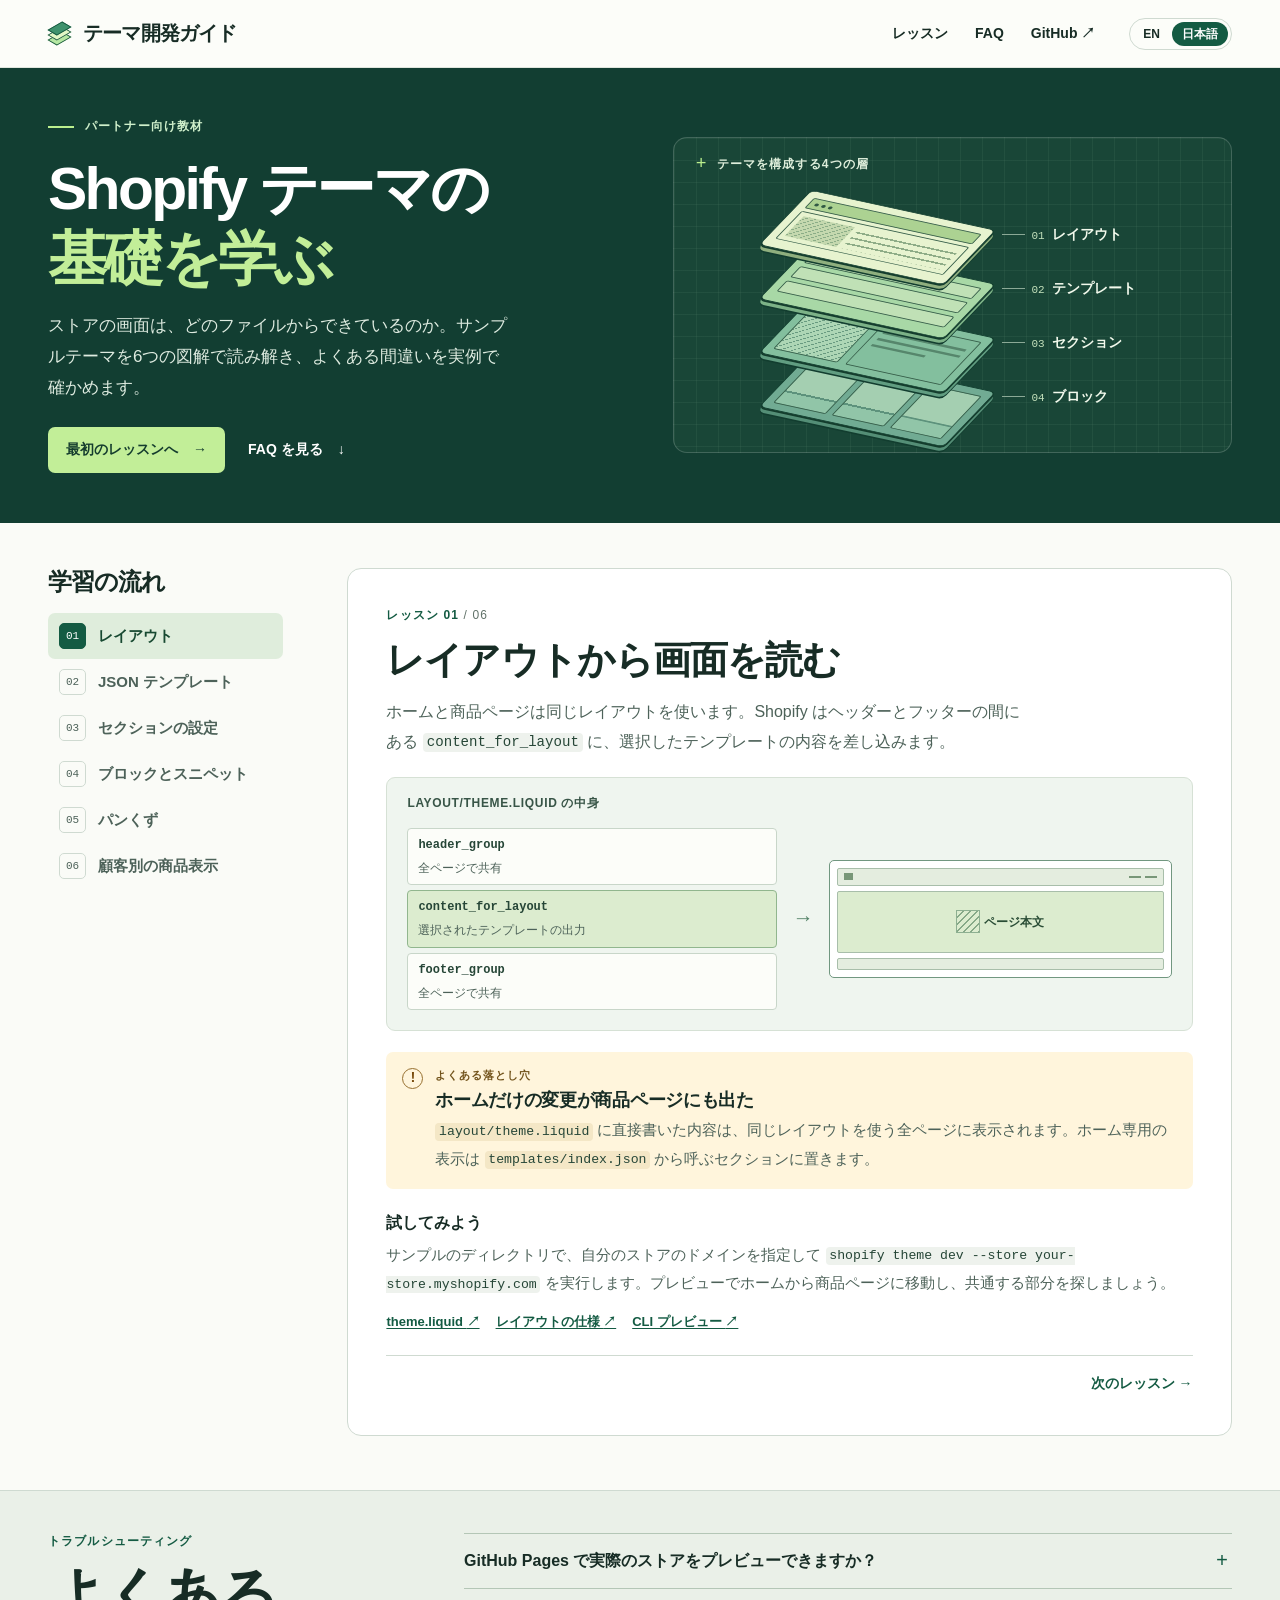
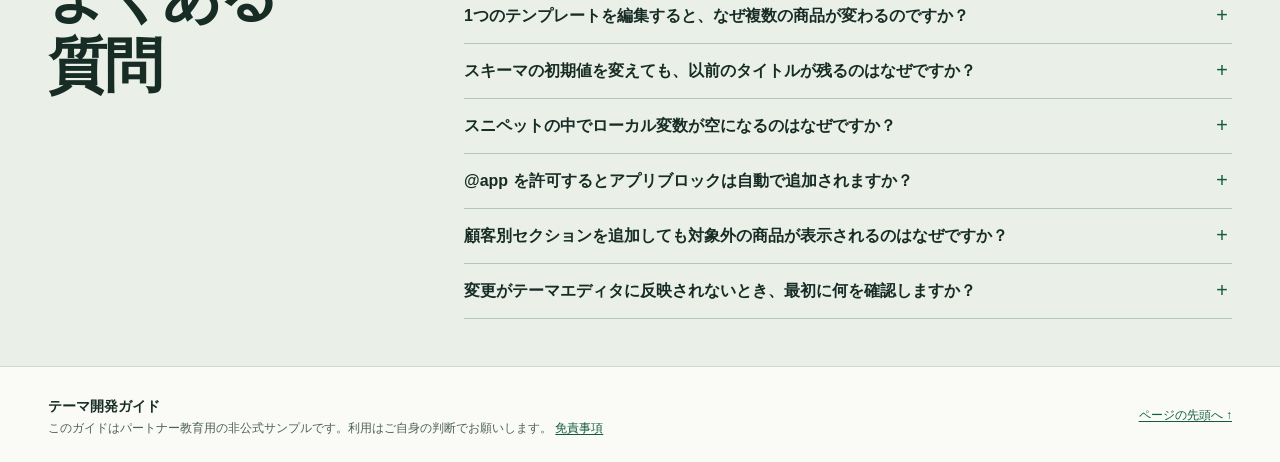
==== ja/index.html @ 6a68da83 "Publish a bilingual visual field guide to Shopify themes" ====
<!doctype html>
<html lang="ja">
  <head>
    <meta charset="utf-8" />
    <meta name="viewport" content="width=device-width, initial-scale=1" />
    <title>Shopify テーマの基礎 | テーマ開発ガイド</title>
    <meta
      name="description"
      content="サンプルテーマを読みながら、ストアの画面とテーマファイルの関係を6つのレッスンで学びます。図解と操作例で、つまずきやすい点を確認できます。"
    />
    <link rel="canonical" href="https://benzookapi.github.io/shopify-barebone-theme-sample/ja/" />
    <link rel="alternate" hreflang="en" href="https://benzookapi.github.io/shopify-barebone-theme-sample/" />
    <link
      rel="alternate"
      hreflang="ja"
      href="https://benzookapi.github.io/shopify-barebone-theme-sample/ja/"
    />
    <link rel="icon" href="data:," />
    <link rel="stylesheet" href="../docs/theme-guide.css" />
    <script defer src="../docs/theme-guide.js"></script>
  </head>
  <body id="top">
    <a class="skip" href="#lessons">レッスンへ移動</a>
    <header class="mast">
      <div class="wrap mast-inner">
        <a href="#top" class="brand"
          ><span class="brand-mark" aria-hidden="true"><i></i><i></i><i></i></span>テーマ開発ガイド</a
        >
        <nav class="top-nav" aria-label="ガイドのナビゲーション">
          <a href="#lessons">レッスン</a><a href="#faq">FAQ</a>
          <a href="https://github.com/benzookapi/shopify-barebone-theme-sample"
            >GitHub <span aria-hidden="true">↗</span></a
          >
        </nav>
        <nav class="languages" aria-label="言語">
          <a href="../" lang="en" hreflang="en">EN</a>
          <a href="./" lang="ja" hreflang="ja" aria-current="page">日本語</a>
        </nav>
      </div>
    </header>
    <main>
      <section class="hero" aria-labelledby="hero-title">
        <div class="wrap hero-inner">
          <div class="hero-copy">
            <p class="eyebrow"><span class="eyeline"></span>パートナー向け教材</p>
            <h1 id="hero-title">Shopify テーマの<br /><em>基礎を学ぶ</em></h1>
            <p class="intro">
              ストアの画面は、どのファイルからできているのか。サンプルテーマを6つの図解で読み解き、よくある間違いを実例で確かめます。
            </p>
            <div class="hero-actions">
              <a class="start" href="#layout">最初のレッスンへ <span aria-hidden="true">→</span></a
              ><a class="quiet" href="#faq">FAQ を見る <span aria-hidden="true">↓</span></a>
            </div>
          </div>
          <figure class="blueprint">
            <figcaption><span class="cross" aria-hidden="true">+</span> テーマを構成する4つの層</figcaption>
            <div class="model">
              <div class="drawing" aria-hidden="true">
                <div class="plate plate-1">
                  <i class="pane-top"><b></b><b></b><b></b></i><i class="pane-window"><b></b><b></b></i>
                </div>
                <div class="plate plate-2">
                  <i class="pane-strip"></i><i class="pane-strip"></i><i class="pane-strip"></i>
                </div>
                <div class="plate plate-3">
                  <i class="pane-feature"></i><i class="pane-copy"><b></b><b></b><b></b></i>
                </div>
                <div class="plate plate-4">
                  <i class="pane-card"></i><i class="pane-card"></i><i class="pane-card"></i>
                </div>
              </div>
              <ol class="figure-labels">
                <li>
                  <a href="#layout"><span>01</span>レイアウト</a>
                </li>
                <li>
                  <a href="#templates"><span>02</span>テンプレート</a>
                </li>
                <li>
                  <a href="#sections"><span>03</span>セクション</a>
                </li>
                <li>
                  <a href="#blocks"><span>04</span>ブロック</a>
                </li>
              </ol>
            </div>
          </figure>
        </div>
      </section>
      <div class="wrap workspace" id="lessons">
        <aside class="syllabus">
          <h2>学習の流れ</h2>
          <nav aria-label="レッスン一覧">
            <ol>
              <li>
                <a href="#layout"><span class="step-no">01</span><span>レイアウト</span></a>
              </li>
              <li>
                <a href="#templates"><span class="step-no">02</span><span>JSON テンプレート</span></a>
              </li>
              <li>
                <a href="#sections"><span class="step-no">03</span><span>セクションの設定</span></a>
              </li>
              <li>
                <a href="#blocks"><span class="step-no">04</span><span>ブロックとスニペット</span></a>
              </li>
              <li>
                <a href="#breadcrumbs"><span class="step-no">05</span><span>パンくず</span></a>
              </li>
              <li>
                <a href="#visibility"><span class="step-no">06</span><span>顧客別の商品表示</span></a>
              </li>
            </ol>
          </nav>
        </aside>
        <div class="reader">
          <article class="lesson" id="layout" aria-labelledby="title-layout">
            <header class="lesson-head">
              <p class="kicker">レッスン 01 <span>/ 06</span></p>
              <h2 id="title-layout" tabindex="-1">レイアウトから画面を読む</h2>
              <p>
                ホームと商品ページは同じレイアウトを使います。Shopify はヘッダーとフッターの間にある
                <code>content_for_layout</code> に、選択したテンプレートの内容を差し込みます。
              </p>
            </header>
            <figure class="diagram">
              <figcaption>layout/theme.liquid の中身</figcaption>
              <div class="layout-figure">
                <div class="file-stack">
                  <div><code>header_group</code><small>全ページで共有</small></div>
                  <div class="active">
                    <code>content_for_layout</code><small>選択されたテンプレートの出力</small>
                  </div>
                  <div><code>footer_group</code><small>全ページで共有</small></div>
                </div>
                <span class="diagram-arrow" aria-hidden="true">→</span>
                <div class="store-wire">
                  <span class="wire-header"><i></i><b></b><b></b></span
                  ><span class="wire-body"><i></i><b>ページ本文</b></span
                  ><span class="wire-footer"></span>
                </div>
              </div>
            </figure>
            <div class="pitfall">
              <span class="signal" aria-hidden="true">!</span>
              <div>
                <p class="note-label">よくある落とし穴</p>
                <h3>ホームだけの変更が商品ページにも出た</h3>
                <p>
                  <code>layout/theme.liquid</code>
                  に直接書いた内容は、同じレイアウトを使う全ページに表示されます。ホーム専用の表示は
                  <code>templates/index.json</code> から呼ぶセクションに置きます。
                </p>
              </div>
            </div>
            <div class="exercise">
              <h3>試してみよう</h3>
              <p>
                サンプルのディレクトリで、自分のストアのドメインを指定して
                <code>shopify theme dev --store your-store.myshopify.com</code>
                を実行します。プレビューでホームから商品ページに移動し、共通する部分を探しましょう。
              </p>
            </div>
            <ul class="source-links">
              <li>
                <a
                  href="https://github.com/benzookapi/shopify-barebone-theme-sample/blob/main/layout/theme.liquid"
                  >theme.liquid <span aria-hidden="true">↗</span></a
                >
              </li>
              <li>
                <a href="https://shopify.dev/docs/storefronts/themes/architecture/layouts"
                  >レイアウトの仕様 <span aria-hidden="true">↗</span></a
                >
              </li>
              <li>
                <a href="https://shopify.dev/docs/api/shopify-cli/theme/theme-dev"
                  >CLI プレビュー <span aria-hidden="true">↗</span></a
                >
              </li>
            </ul>
            <nav class="pager" aria-label="レッスンの移動 1">
              <a class="next" href="#templates">次のレッスン <span aria-hidden="true">→</span></a>
            </nav>
          </article>

          <article class="lesson" id="templates" aria-labelledby="title-templates">
            <header class="lesson-head">
              <p class="kicker">レッスン 02 <span>/ 06</span></p>
              <h2 id="title-templates" tabindex="-1">JSON テンプレートで表示順を追う</h2>
              <p>
                <code>templates/index.json</code> の <code>sections</code> には、セクションのインスタンス ID
                とファイルを指定する <code>type</code> があります。各インスタンスの表示順は
                <code>order</code> で決まります。
              </p>
            </header>
            <figure class="diagram">
              <figcaption>ホームでの表示順を変える</figcaption>
              <div class="order-example">
                <div class="demo-code">
                  <span>templates/index.json · order</span>
                  <pre>[<br>  <b data-order-id>"my_home"</b>,<br>  <b data-order-id>"theme_block_examples"</b><br>]</pre>
                </div>
                <span class="diagram-arrow" aria-hidden="true">→</span>
                <div class="order-output">
                  <small>ストアの表示例</small>
                  <ol class="order-list">
                    <li>ホームセクション</li>
                    <li>テーマブロックの例</li>
                  </ol>
                </div>
              </div>
              <button type="button" class="swap" hidden>
                <span aria-hidden="true">⇅</span> 表示順を入れ替える
              </button>
              <span class="sr-only" role="status" data-order-status></span>
            </figure>
            <div class="pitfall">
              <span class="signal" aria-hidden="true">!</span>
              <div>
                <p class="note-label">よくある落とし穴</p>
                <h3>セクション名は合っているのに参照できない</h3>
                <p>
                  このサンプルでは ID が <code>my_home</code>、型が <code>home_page</code> です。<code
                    >order</code
                  >
                  には <code>my_home</code> を指定し、実装を読むときは型から
                  <code>sections/home_page.liquid</code> を開きます。
                </p>
              </div>
            </div>
            <div class="exercise">
              <h3>試してみよう</h3>
              <p>
                順番を逆にすると何が先頭に来るか予想し、図のプレビューで確かめます。次にホームのテンプレートで2つの
                ID を探しましょう。
              </p>
            </div>
            <ul class="source-links">
              <li>
                <a
                  href="https://github.com/benzookapi/shopify-barebone-theme-sample/blob/main/templates/index.json"
                  >templates/index.json <span aria-hidden="true">↗</span></a
                >
              </li>
              <li>
                <a href="https://shopify.dev/docs/storefronts/themes/architecture/templates/json-templates"
                  >JSON テンプレートの仕様 <span aria-hidden="true">↗</span></a
                >
              </li>
            </ul>
            <nav class="pager" aria-label="レッスンの移動 2">
              <a href="#layout"><span aria-hidden="true">←</span> 前へ</a
              ><a class="next" href="#sections">次のレッスン <span aria-hidden="true">→</span></a>
            </nav>
          </article>

          <article class="lesson" id="sections" aria-labelledby="title-sections">
            <header class="lesson-head">
              <p class="kicker">レッスン 03 <span>/ 06</span></p>
              <h2 id="title-sections" tabindex="-1">セクションを追加できる場所を調べる</h2>
              <p>
                セクションは画面に出すマークアップとエディタ用のスキーマを持ちます。<code
                  >home_theme_blocks.liquid</code
                >
                にはプリセットがあり、ホーム（<code>index</code>）に1つまで配置できます。
              </p>
            </header>
            <figure class="diagram">
              <figcaption>エディタで追加できる条件</figcaption>
              <div class="flow">
                <div><code>presets</code><span>追加時の初期構成を用意</span></div>
                <div><code>enabled_on</code><span>追加先のテンプレートやグループを指定</span></div>
                <div><code>limit</code><span>同じ追加先での配置数を制限</span></div>
              </div>
            </figure>
            <div class="pitfall">
              <span class="signal" aria-hidden="true">!</span>
              <div>
                <p class="note-label">よくある落とし穴</p>
                <h3>ファイルがあるのに「セクションを追加」に出てこない</h3>
                <p>
                  プリセット、編集中のテンプレートやセクショングループ、配置数の上限を確認します。このサンプルでは、テーマブロックの例はホームにすでに1つ配置されています。
                </p>
              </div>
            </div>
            <div class="exercise">
              <h3>試してみよう</h3>
              <p>
                テーマエディタでホームに配置済みのテーマブロックの例を開き、タイトルを変更します。セクション内の
                <code>section.settings.title</code> と表示を照合しましょう。
              </p>
            </div>
            <ul class="source-links">
              <li>
                <a
                  href="https://github.com/benzookapi/shopify-barebone-theme-sample/blob/main/sections/home_theme_blocks.liquid"
                  >home_theme_blocks.liquid <span aria-hidden="true">↗</span></a
                >
              </li>
              <li>
                <a href="https://shopify.dev/docs/storefronts/themes/architecture/sections/section-schema"
                  >セクションスキーマの仕様 <span aria-hidden="true">↗</span></a
                >
              </li>
            </ul>
            <nav class="pager" aria-label="レッスンの移動 3">
              <a href="#templates"><span aria-hidden="true">←</span> 前へ</a
              ><a class="next" href="#blocks">次のレッスン <span aria-hidden="true">→</span></a>
            </nav>
          </article>

          <article class="lesson" id="blocks" aria-labelledby="title-blocks">
            <header class="lesson-head">
              <p class="kicker">レッスン 04 <span>/ 06</span></p>
              <h2 id="title-blocks" tabindex="-1">ブロックとスニペットを使い分ける</h2>
              <p>
                マーチャントが何を編集するかを考えます。<code>home_page.liquid</code> には専用ブロック、<code
                  >home_theme_blocks.liquid</code
                >
                には再利用できるリンクカードがあり、どちらも同じタイトル用スニペットを呼びます。
              </p>
            </header>
            <figure class="diagram">
              <figcaption>誰がどこで使う部品か</figcaption>
              <dl class="compare">
                <div>
                  <dt>セクションブロック</dt>
                  <dd>
                    <code>my_type_3</code><span>ホームのセクション内で定義・描画する URL ブロック。</span>
                  </dd>
                </div>
                <div>
                  <dt>テーマブロック</dt>
                  <dd>
                    <code>blocks/link_card.liquid</code
                    ><span>対応するセクションにマーチャントが追加できるカード。</span>
                  </dd>
                </div>
                <div>
                  <dt>スニペット</dt>
                  <dd>
                    <code>snippets/section_title.liquid</code
                    ><span>テーマコードが render タグで呼ぶ共通部品。</span>
                  </dd>
                </div>
              </dl>
            </figure>
            <div class="pitfall">
              <span class="signal" aria-hidden="true">!</span>
              <div>
                <p class="note-label">よくある落とし穴</p>
                <h3>blocks/ にカードを作ったのに表示されない</h3>
                <p>
                  このリンクカードでは、親が <code>@theme</code> を許可し、<code>content_for 'blocks'</code>
                  で子を描画します。カードのインスタンスも必要です。マーチャントはカードのプリセットから追加できます。
                </p>
              </div>
            </div>
            <div class="exercise">
              <h3>試してみよう</h3>
              <p>
                ホームで一方のリンクカードのラベルを変更し、もう一方のラベルが独立していることを確認します。<code
                  >index.json</code
                >
                で <code>link_card</code> の2つのインスタンスを探しましょう。
              </p>
            </div>
            <ul class="source-links">
              <li>
                <a
                  href="https://github.com/benzookapi/shopify-barebone-theme-sample/blob/main/blocks/link_card.liquid"
                  >link_card.liquid <span aria-hidden="true">↗</span></a
                >
              </li>
              <li>
                <a
                  href="https://github.com/benzookapi/shopify-barebone-theme-sample/blob/main/snippets/section_title.liquid"
                  >section_title.liquid <span aria-hidden="true">↗</span></a
                >
              </li>
              <li>
                <a href="https://shopify.dev/docs/storefronts/themes/architecture/blocks"
                  >ブロックの種類 <span aria-hidden="true">↗</span></a
                >
              </li>
            </ul>
            <nav class="pager" aria-label="レッスンの移動 4">
              <a href="#sections"><span aria-hidden="true">←</span> 前へ</a
              ><a class="next" href="#breadcrumbs">次のレッスン <span aria-hidden="true">→</span></a>
            </nav>
          </article>

          <article class="lesson" id="breadcrumbs" aria-labelledby="title-breadcrumbs">
            <header class="lesson-head">
              <p class="kicker">レッスン 05 <span>/ 06</span></p>
              <h2 id="title-breadcrumbs" tabindex="-1">パンくずの階層をたどる</h2>
              <p>
                1つの商品は複数のコレクションに属せます。ヘッダーグループに「パンくず」を追加すると、商品ページではサンプルが次の順序で階層を探します。
              </p>
            </header>
            <figure class="diagram">
              <figcaption>このサンプルが商品の階層を探す順序</figcaption>
              <ol class="trail">
                <li><b>商品分類</b><span>カテゴリー ID と一致するコレクションハンドルを探す。</span></li>
                <li><b>メタフィールド</b><span>商品メタフィールドのコレクションハンドルを読む。</span></li>
                <li><b>メニュー</b><span>指定したメニュー内で現在のページを探す。</span></li>
              </ol>
            </figure>
            <div class="pitfall">
              <span class="signal" aria-hidden="true">!</span>
              <div>
                <p class="note-label">よくある落とし穴</p>
                <h3>商品にカテゴリーがあってもパンくずが浅い</h3>
                <p>
                  商品分類から階層を出すには、カテゴリー ID
                  と一致するコレクションハンドルが1つ以上必要です。一致しなければ
                  <code>custom.breadcrumb_collections</code
                  >、次にメニューを確認します。どちらでも階層が見つからなければ「ホーム ›
                  ページタイトル」になります。
                </p>
              </div>
            </div>
            <div class="exercise">
              <h3>試してみよう</h3>
              <p>
                カテゴリーを設定した商品で、その ID
                とコレクションハンドルを比べます。パンくずのリンクがどのデータから作られたかを確認しましょう。ホームではパンくずは表示されません。
              </p>
            </div>
            <ul class="source-links">
              <li>
                <a
                  href="https://github.com/benzookapi/shopify-barebone-theme-sample/blob/main/docs/breadcrumbs.md"
                  >パンくずの設定手順 <span aria-hidden="true">↗</span></a
                >
              </li>
              <li>
                <a
                  href="https://github.com/benzookapi/shopify-barebone-theme-sample/blob/main/snippets/breadcrumbs.liquid"
                  >breadcrumbs.liquid <span aria-hidden="true">↗</span></a
                >
              </li>
            </ul>
            <nav class="pager" aria-label="レッスンの移動 5">
              <a href="#blocks"><span aria-hidden="true">←</span> 前へ</a
              ><a class="next" href="#visibility">次のレッスン <span aria-hidden="true">→</span></a>
            </nav>
          </article>

          <article class="lesson" id="visibility" aria-labelledby="title-visibility">
            <header class="lesson-head">
              <p class="kicker">レッスン 06 <span>/ 06</span></p>
              <h2 id="title-visibility" tabindex="-1">表示ルールが効く範囲を確かめる</h2>
              <p>
                オプションの顧客別コレクション・検索セクションは、顧客の
                <code>custom.access_code</code> と商品のリスト
                <code>custom.access_codes</code> を照合し、一致した商品のカードを表示します。
              </p>
            </header>
            <figure class="diagram">
              <figcaption>ログイン状態とアクセスコードによる表示の違い</figcaption>
              <dl class="compare">
                <div>
                  <dt>未ログイン</dt>
                  <dd>ログインを促すリンクを表示。</dd>
                </div>
                <div>
                  <dt>顧客コードなし</dt>
                  <dd>閲覧対象がないことを示すメッセージを表示。</dd>
                </div>
                <div>
                  <dt>顧客コードが group-a</dt>
                  <dd>商品側のアクセスコード一覧に <code>group-a</code> があればカードを表示。</dd>
                </div>
              </dl>
            </figure>
            <div class="pitfall">
              <span class="signal" aria-hidden="true">!</span>
              <div>
                <p class="note-label">よくある落とし穴</p>
                <h3>カードを隠せば購入も制限できると思ってしまう</h3>
                <p>
                  絞り込みが効くのはこの2つの一覧セクションです。商品ページの直接表示には別の制御が必要です。購入まで制限する場合は、サンプルの範囲外となるカート・チェックアウトでの検証も設計します。
                </p>
              </div>
            </div>
            <div class="exercise">
              <h3>試してみよう</h3>
              <p>
                開発テーマで標準のコレクション一覧を顧客別セクションに置き換えます。未ログイン時とコードが一致する顧客で一覧を比較し、その商品の詳細ページも確認しましょう。
              </p>
            </div>
            <ul class="source-links">
              <li>
                <a
                  href="https://github.com/benzookapi/shopify-barebone-theme-sample/blob/main/docs/customer-filtered-storefront.md"
                  >顧客別表示の設定手順 <span aria-hidden="true">↗</span></a
                >
              </li>
              <li>
                <a href="https://shopify.dev/docs/api/functions/latest/cart-and-checkout-validation"
                  >チェックアウト検証の仕様 <span aria-hidden="true">↗</span></a
                >
              </li>
            </ul>
            <nav class="pager" aria-label="レッスンの移動 6">
              <a href="#breadcrumbs"><span aria-hidden="true">←</span> 前へ</a
              ><a class="next" href="#faq">FAQ へ <span aria-hidden="true">→</span></a>
            </nav>
          </article>
        </div>
      </div>
      <section class="faq-band" id="faq" aria-labelledby="faq-title">
        <div class="wrap faq-grid">
          <header>
            <p class="kicker">トラブルシューティング</p>
            <h2 id="faq-title">よくある<br />質問</h2>
          </header>
          <div class="questions">
            <details id="faq-preview">
              <summary>GitHub Pages で実際のストアをプレビューできますか？</summary>
              <div>
                <p>
                  Pages ではこの教材と図解を閲覧できます。実際のストアデータで Liquid
                  を描画するには、サンプルのディレクトリで <code>shopify theme dev</code> を実行し、CLI
                  のプレビュー URL を開きます。後日も使う未公開テーマとして保存する場合は
                  <code>shopify theme push --unpublished</code> を使います。
                </p>
                <a
                  href="https://github.com/benzookapi/shopify-barebone-theme-sample/blob/main/README.md#how-to-run"
                  >プレビューの手順 <span aria-hidden="true">↗</span></a
                >
              </div>
            </details>
            <details id="faq-template">
              <summary>1つのテンプレートを編集すると、なぜ複数の商品が変わるのですか？</summary>
              <div>
                <p>
                  同じテンプレートを割り当てた商品は、セクションの構成を共有します。構成を変えるときは
                  <code>product.featured.json</code>
                  のような別テンプレートを作り、対象の商品に割り当てます。構成は同じで値だけ商品ごとに変えたいときは、対応する設定に動的ソースとして商品メタフィールドを接続できます。
                </p>
                <a href="https://shopify.dev/docs/storefronts/themes/architecture/settings/dynamic-sources"
                  >動的ソースの仕様 <span aria-hidden="true">↗</span></a
                >
              </div>
            </details>
            <details id="faq-settings">
              <summary>スキーマの初期値を変えても、以前のタイトルが残るのはなぜですか？</summary>
              <div>
                <p>
                  既存のセクションには保存済みの値があります。たとえばホームのテンプレートには
                  <code>theme_block_examples</code>
                  のタイトルが設定済みです。テーマエディタでそのインスタンスを開き、保存されているタイトルを変更します。
                </p>
                <a
                  href="https://github.com/benzookapi/shopify-barebone-theme-sample/blob/main/templates/index.json"
                  >ホームのテンプレート <span aria-hidden="true">↗</span></a
                >
              </div>
            </details>
            <details id="faq-snippet">
              <summary>スニペットの中でローカル変数が空になるのはなぜですか？</summary>
              <div>
                <p>
                  <code>render</code>
                  で呼んだスニペットは独自のローカルスコープを持ちます。必要な変数は名前付き引数で渡します。パンくずセクションでは
                  <code>menu_handle: section.settings.menu_handle</code> として渡しています。
                </p>
                <a
                  href="https://github.com/benzookapi/shopify-barebone-theme-sample/blob/main/sections/breadcrumbs.liquid"
                  >呼び出し元のコード <span aria-hidden="true">↗</span></a
                >
              </div>
            </details>
            <details id="faq-app-block">
              <summary>@app を許可するとアプリブロックは自動で追加されますか？</summary>
              <div>
                <p>
                  スキーマの指定により、そのセクションがアプリブロックの配置先になります。対応ブロックを提供するアプリをインストールし、テーマエディタで追加します。ホームのテーマブロック用セクションでは
                  <code>content_for 'blocks'</code> の位置に描画します。
                </p>
                <a href="https://shopify.dev/docs/storefronts/themes/architecture/blocks/app-blocks"
                  >アプリブロックの仕様 <span aria-hidden="true">↗</span></a
                >
              </div>
            </details>
            <details id="faq-listing">
              <summary>顧客別セクションを追加しても対象外の商品が表示されるのはなぜですか？</summary>
              <div>
                <p>
                  標準のコレクション・検索テンプレートには一覧セクションが配置済みです。標準の一覧と顧客別の一覧を両方置くと、それぞれが結果を表示します。この演習では、テーマエディタで対象テンプレートを確認し、標準の一覧を削除または非表示にします。
                </p>
                <a
                  href="https://github.com/benzookapi/shopify-barebone-theme-sample/blob/main/docs/customer-filtered-storefront.md"
                  >顧客別表示の設定手順 <span aria-hidden="true">↗</span></a
                >
              </div>
            </details>
            <details id="faq-sync">
              <summary>変更がテーマエディタに反映されないとき、最初に何を確認しますか？</summary>
              <div>
                <p>
                  CLI の出力で対象ストアとテーマを確認し、その開発テーマ用のエディタ URL
                  を開きます。同期エラーやスキーマのエラーも確認します。同期後も古い内容が表示される場合は
                  <code>shopify theme dev</code> を再起動し、表示された URL を開き直します。
                </p>
                <a
                  href="https://github.com/benzookapi/shopify-barebone-theme-sample/blob/main/README.md#trouble-shooting"
                  >README のトラブルシューティング <span aria-hidden="true">↗</span></a
                >
              </div>
            </details>
          </div>
        </div>
      </section>
    </main>
    <footer class="wrap site-footer">
      <div>
        <strong>テーマ開発ガイド</strong>
        <p>
          このガイドはパートナー教育用の非公式サンプルです。利用はご自身の判断でお願いします。
          <a href="https://github.com/benzookapi/shopify-barebone-theme-sample/blob/main/README.md#disclaimer"
            >免責事項</a
          >
        </p>
      </div>
      <a href="#top">ページの先頭へ ↑</a>
    </footer>
  </body>
</html>
---- docs/theme-guide.css ----
:root {
  color-scheme: light;
  --ink: #172c25;
  --muted: #4d6259;
  --green: #145b43;
  --line: #cfdad1;
  --soft: #eff5ef;
  --cream: #fafbf7;
  --mono: ui-monospace, "SFMono-Regular", Consolas, monospace;
  font-family: "Inter Tight", Inter, -apple-system, BlinkMacSystemFont, "Segoe UI", sans-serif;
  color: var(--ink);
  background: var(--cream);
}
html[lang="ja"], .languages a[lang="ja"] { font-family: "Noto Sans JP", "Hiragino Kaku Gothic ProN", "Yu Gothic", sans-serif; }
* { box-sizing: border-box; }
body, figure, ol, ul, dl, dd, p, h1, h2, h3, pre { margin: 0; }
body { font-size: 16px; line-height: 1.55; }
a { color: var(--green); text-underline-offset: .19em; }
a:hover { text-decoration-thickness: 2px; }
a:focus-visible, summary:focus-visible, button:focus-visible {
  outline: 3px solid #2b77b1;
  outline-offset: 4px;
}
button { font: inherit; cursor: pointer; }
[hidden] { display: none !important; }
.wrap { width: min(1184px, calc(100% - 80px)); margin-inline: auto; }
.skip, .sr-only {
  position: absolute; width: 1px; height: 1px; padding: 0;
  overflow: hidden; clip-path: inset(50%); white-space: nowrap;
}
.skip:focus { top: 8px; left: 12px; z-index: 9; width: auto; height: auto; padding: .6em 1em; background: white; clip-path: none; }
.mast { background: #fcfdf9; border-bottom: 1px solid #e0e6de; }
.mast-inner, .brand, .top-nav, .languages, .hero-actions { display: flex; align-items: center; }
.mast-inner { min-height: 67px; gap: 34px; }
.brand, .top-nav a, .languages a { color: var(--ink); text-decoration: none; }
.brand { gap: 12px; font-size: 20px; font-weight: 750; letter-spacing: -.04em; white-space: nowrap; }
.brand-mark { display: inline-block; width: 23px; height: 27px; position: relative; }
.brand-mark i { position: absolute; left: 3px; width: 17px; height: 13px; transform: rotate(-30deg) skewX(30deg) scaleY(.72); border: 1.5px solid #14533c; background: #b5e7a2; }
.brand-mark i:nth-child(1) { top: 12px; }
.brand-mark i:nth-child(2) { top: 7px; background: #e2f7c6; }
.brand-mark i:nth-child(3) { top: 2px; background: #3f926d; }
.top-nav { gap: 27px; margin-left: auto; font-size: 14px; font-weight: 600; }
.top-nav a:hover, .brand:hover { color: var(--green); text-decoration: underline; }
.languages { gap: 2px; padding: 3px; border: 1px solid var(--line); border-radius: 24px; line-height: 1.5; }
.languages a { padding: 3px 10px; font-size: 12px; font-weight: 700; border-radius: 18px; }
.languages a[aria-current], .languages a:hover { color: white; background: var(--green); }
.hero { background: #123e32; color: white; overflow: hidden; }
.hero-inner { display: grid; grid-template-columns: 1fr .97fr; align-items: center; gap: 48px; padding-block: 50px; }
.eyebrow, .kicker, .note-label, .diagram figcaption, .blueprint figcaption {
  font-size: 12px; font-weight: 720; line-height: 1.45; letter-spacing: .095em; text-transform: uppercase;
}
.eyebrow { display: flex; align-items: center; gap: 11px; color: #cfefcb; margin-bottom: 19px; }
.eyeline { width: 26px; height: 2px; background: #bbef8e; }
.hero h1 { font-size: clamp(47px, 5.4vw, 78px); letter-spacing: -.062em; line-height: .98; font-weight: 720; }
.hero h1 em { font-style: normal; color: #c2ee98; }
html[lang="ja"] .hero h1 { font-size: clamp(41px, 4.6vw, 66px); line-height: 1.18; letter-spacing: -.045em; }
.intro { max-width: 49ch; margin-top: 18px; color: #deebe0; font-size: 17px; line-height: 1.55; }
html[lang="ja"] .intro { line-height: 1.8; }
.hero-actions { flex-wrap: wrap; gap: 23px; margin-top: 24px; font-size: 14px; font-weight: 700; }
.start, .quiet { display: inline-flex; align-items: center; gap: 15px; text-decoration: none; }
.start { background: #c2ee98; color: #153d2e; padding: 12px 18px; border-radius: 7px; }
.start:hover { background: #d9ffb5; }
.quiet { color: white; }
.quiet:hover { text-decoration: underline; }
.hero a:focus-visible { outline-color: #d4f6ab; }
.blueprint {
  background-color: #194637;
  background-image: linear-gradient(#b8dfb410 1px, transparent 1px), linear-gradient(90deg, #b8dfb410 1px, transparent 1px);
  background-size: 22px 22px;
  border: 1px solid #ffffff2c; border-radius: 14px; padding: 17px 22px 14px;
}
.blueprint figcaption { display: flex; align-items: center; gap: 9px; color: #deeedb; }
.cross { font: 18px/1 var(--mono); color: #bbef8e; }
.model { position: relative; max-width: 440px; height: 265px; margin: auto; }
.drawing { position: absolute; width: 63%; height: 100%; top: 0; left: 0; }
.plate {
  position: absolute; left: 18%; width: 69%; height: 81px; padding: 8px; border: 1.5px solid #103c2d;
  transform: matrix(.97, .21, -.65, .68, 0, 0); border-radius: 6px;
  box-shadow: 1px 2px 0 #143d2d, 2px 4px 0 var(--edge), 3px 6px 0 var(--edge), 4px 8px 0 #123d2f;
}
.plate-1 { --edge: #8faf7e; z-index: 4; top: 24px; background: #e7f3cf; }
.plate-2 { --edge: #7cb287; z-index: 3; top: 78px; background: #a8d8a6; }
.plate-3 { --edge: #619d81; z-index: 2; top: 132px; background: #83bf9e; display: flex; gap: 8px; }
.plate-4 { --edge: #548e76; z-index: 1; top: 186px; background: #71ab93; display: flex; gap: 6px; }
.pane-top, .pane-window, .pane-strip, .pane-feature, .pane-copy, .pane-card { border: 1.5px solid #365e49; border-radius: 2px; }
.pane-top { display: flex; align-items: center; gap: 3px; padding-left: 5px; height: 15px; background: #acd292; }
.pane-top b { width: 4px; height: 4px; border-radius: 50%; background: #315944; }
.pane-window { display: flex; padding: 5px; gap: 5px; height: 41px; margin-top: 4px; }
.pane-window b:first-child { width: 33%; background: repeating-linear-gradient(135deg,#c4d8ae 0 4px,#8bad87 4px 5px); }
.pane-window b:last-child { flex: 1; background: repeating-linear-gradient(0deg,transparent 0 6px,#8eac87 6px 8px); }
.pane-strip { display: block; height: 16px; margin-bottom: 5px; background: #c0e1b6; }
.pane-feature { width: 38%; background: repeating-linear-gradient(135deg,#add6b5 0 5px,#689a80 5px 6px); }
.pane-copy { flex: 1; padding: 6px; }
.pane-copy b { display: block; height: 3px; margin-top: 6px; background: #56866c; }
.pane-copy b:last-child { width: 65%; }
.pane-card { flex: 1; background: linear-gradient(0deg,#91c5a8 0 25%,#5d927c 25% 29%,#a4cfb1 29%); }
.figure-labels { list-style: none; position: absolute; left: 68%; top: 34px; right: 0; padding: 0; }
.figure-labels li { height: 54px; display: flex; align-items: center; position: relative; }
.figure-labels li::before { content: ''; width: 23px; border-top: 1px solid #8ba996; position: absolute; left: -30px; }
.figure-labels a { color: #f2f9ec; text-decoration: none; font-size: 14px; font-weight: 650; white-space: nowrap; }
.figure-labels a:hover { text-decoration: underline; }
.figure-labels a span { font: 11px var(--mono); color: #c4e1bc; margin-right: 7px; }
.workspace { padding-block: 45px 54px; display: grid; grid-template-columns: 235px minmax(0,1fr); gap: clamp(28px,5vw,76px); align-items: start; }
#lessons, .lesson, #faq, details[id] { scroll-margin-top: 18px; }
.syllabus { position: sticky; top: 22px; }
.syllabus h2 { font-size: 24px; line-height: 1.2; letter-spacing: -.04em; margin: 0 0 16px; }
.syllabus ol { list-style: none; padding: 0; }
.syllabus a { display: flex; align-items: center; gap: 12px; padding: 10px 11px; border-radius: 7px; text-decoration: none; color: var(--muted); font-size: 15px; font-weight: 600; }
.step-no { display: inline-grid; place-items: center; width: 27px; height: 26px; border: 1px solid var(--line); border-radius: 5px; font: 11px var(--mono); }
.syllabus a:hover { background: #eaf0e8; color: var(--ink); }
.syllabus a[aria-current] { background: #dfeddc; color: #174931; }
.syllabus a[aria-current] .step-no { color: white; border-color: var(--green); background: var(--green); }
.reader { min-width: 0; }
.lesson { background: white; padding: clamp(20px, 3vw, 39px); border: 1px solid var(--line); border-radius: 14px; }
.lesson + .lesson { margin-top: 24px; }
.reader[data-enhanced] .lesson { margin: 0; }
.kicker { color: var(--green); }
.kicker span { font-weight: 500; color: #617269; }
.lesson h2 { font-size: clamp(28px,3vw,41px); margin: 7px 0 10px; letter-spacing: -.044em; line-height: 1.16; }
.lesson h2:focus:not(:focus-visible) { outline: none; }
.lesson-head > p:last-child, .pitfall p:last-child, .exercise p, .questions p { color: var(--muted); }
.lesson-head > p:last-child { max-width: 72ch; }
html[lang="ja"] .lesson, html[lang="ja"] .questions { line-height: 1.85; }
html[lang="ja"] .lesson h2 { line-height: 1.45; letter-spacing: -.025em; }
code { font-family: var(--mono); background: #eef2ed; color: #264637; padding: .1em .28em; border-radius: 4px; font-size: .88em; overflow-wrap: anywhere; }
.diagram { background: var(--soft); border: 1px solid #d6e1d5; border-radius: 9px; padding: 17px 20px 20px; margin: 21px 0; }
.diagram figcaption { color: #385547; margin-bottom: 15px; letter-spacing: .055em; }
.layout-figure, .order-example { display: grid; grid-template-columns: minmax(0,1.08fr) 24px minmax(0,1fr); gap: 14px; align-items: center; }
.file-stack { display: grid; gap: 5px; }
.file-stack > div { display: grid; gap: 1px; background: #fcfdf9; border: 1px solid #c8d6c9; border-radius: 4px; padding: 5px 10px; }
.file-stack > div.active { background: #dceccf; border-color: #91b68e; }
.file-stack code, .flow code, .compare code { background: transparent; padding: 0; }
.file-stack code { font-size: 12px; font-weight: 650; }
.file-stack small, .order-output small { color: var(--muted); font-size: 12px; }
.diagram-arrow { text-align: center; color: #548268; font-size: 21px; }
.store-wire { padding: 7px; background: #fff; border: 1.5px solid #719780; border-radius: 5px; }
.wire-header, .wire-body, .wire-footer { display: flex; align-items: center; gap: 4px; border: 1px solid #a8beaa; border-radius: 2px; }
.wire-header { height: 18px; background: #e4eddf; padding: 4px 6px; }
.wire-header i { width: 9px; height: 7px; background: #789778; margin-right: auto; }
.wire-header b { width: 12px; height: 2px; background: #789778; }
.wire-body { margin: 5px 0; padding: 8px; min-height: 62px; color: #294c35; background: #dceccf; justify-content: center; flex-wrap: wrap; }
.wire-body i { width: 24px; height: 23px; background: repeating-linear-gradient(135deg,transparent 0 4px,#86a988 4px 5px); border: 1px solid #8daf91; }
.wire-body b { font-size: 12px; }
.wire-footer { background: #e4eddf; height: 12px; }
.order-example { grid-template-columns: minmax(0,1.15fr) 24px minmax(0,1fr); }
.demo-code { background: #254638; border: 1px solid #2a503e; border-radius: 5px; color: #eff7ee; padding: 10px 12px; }
.demo-code span, .demo-code pre { font: 12px/1.5 var(--mono); overflow-wrap: anywhere; white-space: pre-wrap; }
.demo-code span { color: #c6dbcc; }
.demo-code pre { margin-top: 5px; }
.demo-code b { color: #d0ecb5; font-weight: 500; }
.order-list { list-style: decimal inside; padding: 0; margin-top: 6px; }
.order-list li { background: white; border: 1px solid #b8ccba; border-radius: 4px; margin-top: 4px; padding: 5px 8px; font-size: 13px; }
.swap { padding: 6px 12px; background: white; border: 1px solid #8cac97; border-radius: 5px; color: var(--green); font-size: 13px; font-weight: 650; margin-top: 14px; }
.swap:hover { background: #dcecd7; }
.flow, .trail { display: grid; grid-template-columns: repeat(3,minmax(0,1fr)); gap: 13px; }
.flow > div, .trail li { background: #fcfdf9; border: 1px solid #c3d4c4; border-radius: 5px; padding: 10px 12px; }
.flow code, .trail b { display: block; font-weight: 700; font-size: 14px; }
.flow span, .trail span, .compare span { display: block; font-size: 13px; color: var(--muted); margin-top: 3px; }
.trail { list-style: none; padding: 0; counter-reset: source; }
.trail li { counter-increment: source; }
.trail li::before { content: counter(source, decimal-leading-zero); color: var(--green); font: 11px var(--mono); }
.compare > div { display: grid; grid-template-columns: minmax(110px,.7fr) minmax(0,1.4fr); padding: 9px 0; gap: 12px; border-bottom: 1px solid #cbd8cb; font-size: 14px; }
.compare > div:first-child { padding-top: 0; }
.compare > div:last-child { border: 0; padding-bottom: 0; }
.compare dt { font-weight: 700; }
.pitfall { display: flex; gap: 12px; background: #fff5dc; padding: 16px; border-radius: 7px; }
.signal { flex: none; display: grid; place-items: center; width: 21px; height: 21px; color: #77490a; font: bold 14px/1 var(--mono); border: 1.5px solid #977030; border-radius: 50%; }
.note-label { color: #72531b; font-size: 11px; letter-spacing: .09em; }
.pitfall h3 { margin: 4px 0; font-size: 18px; line-height: 1.35; letter-spacing: -.018em; }
.pitfall p:last-child, .exercise p { font-size: 15px; }
.pitfall code { background: #f4e7c6; }
.exercise { margin-block: 19px 13px; }
.exercise h3 { font-size: 16px; margin-bottom: 3px; }
.source-links { display: flex; gap: 5px 16px; flex-wrap: wrap; padding: 0; list-style: none; font-size: 13px; }
.source-links a { overflow-wrap: anywhere; font-weight: 600; }
.pager { margin-top: 20px; padding-top: 15px; border-top: 1px solid var(--line); display: flex; justify-content: space-between; align-items: center; }
.pager a { font-size: 14px; font-weight: 650; text-decoration: none; }
.pager a:hover { text-decoration: underline; }
.pager .next { margin-left: auto; }
.faq-band { background: #eaf0e8; border-block: 1px solid var(--line); }
.faq-grid { padding-block: 42px 47px; display: grid; gap: 6%; grid-template-columns: minmax(0,.62fr) minmax(0,1.38fr); }
.faq-grid header h2 { font-size: clamp(38px,4.6vw,61px); line-height: 1.03; letter-spacing: -.052em; margin-top: 10px; }
html[lang="ja"] .faq-grid header h2 { line-height: 1.2; }
.questions { border-top: 1px solid #b4c6b6; }
.questions details { border-bottom: 1px solid #b4c6b6; }
.questions summary { font-weight: 650; padding: 15px 32px 15px 0; list-style: none; cursor: pointer; position: relative; line-height: 1.5; }
.questions summary::-webkit-details-marker { display: none; }
.questions summary::after { position: absolute; right: 4px; top: 15px; content: "+"; color: var(--green); font: 20px/1.3 var(--mono); }
.questions details[open] summary::after { content: "−"; }
.questions details > div { padding: 0 24px 17px 0; font-size: 15px; }
.questions details a { display: inline-block; margin-top: 8px; font-size: 13px; font-weight: 650; }
.site-footer { display: flex; gap: 20px; align-items: center; justify-content: space-between; padding-block: 27px; color: var(--muted); }
.site-footer strong { font-size: 14px; color: var(--ink); }
.site-footer p, .site-footer > a { font-size: 12px; }
.site-footer > a { flex-shrink: 0; }
@media (max-width: 960px) {
  .wrap { width: calc(100% - 48px); }
  .hero-inner { gap: 25px; }
  .blueprint { padding-inline: 13px; }
  .figure-labels { left: 65%; }
  .figure-labels li::before { width: 11px; left: -16px; }
  .workspace { grid-template-columns: 200px minmax(0,1fr); gap: 23px; }
}
@media (max-width: 740px) {
  .mast-inner { gap: 14px; flex-wrap: wrap; padding-block: 12px; }
  .brand { font-size: 18px; }
  .top-nav { gap: 16px; font-size: 13px; }
  .hero-inner { grid-template-columns: 1fr; padding-block: 31px; gap: 25px; }
  .blueprint { width: 100%; }
  .model { max-width: 390px; }
  .workspace, .faq-grid { grid-template-columns: 1fr; gap: 22px; padding-block: 30px; }
  .syllabus { position: static; }
  .syllabus ol { display: grid; grid-template-columns: repeat(2,minmax(0,1fr)); gap: 3px 6px; }
  .syllabus a { padding: 6px 7px; gap: 7px; font-size: 13px; }
  .syllabus h2 { font-size: 22px; margin-bottom: 10px; }
  .faq-grid header h2 br { display: none; }
}
@media (max-width: 510px) {
  .wrap { width: calc(100% - 32px); }
  .mast-inner { justify-content: space-between; gap: 8px; }
  .top-nav { width: 100%; order: 3; margin: 0; gap: 19px; }
  .eyebrow { margin-bottom: 14px; }
  .hero h1 { font-size: clamp(44px, 12.6vw, 56px); }
  .intro { font-size: 15px; }
  .hero-actions { margin-top: 18px; }
  .model { height: 215px; max-width: 335px; }
  .drawing { width: 62%; }
  .plate { height: 65px; padding: 5px; }
  .plate-1 { top: 18px; } .plate-2 { top: 61px; } .plate-3 { top: 104px; } .plate-4 { top: 147px; }
  .pane-top { height: 10px; } .pane-window { height: 36px; } .pane-strip { height: 12px; }
  .figure-labels { top: 25px; left: 65%; }
  .figure-labels li { height: 43px; }
  .figure-labels a { font-size: 12px; }
  .figure-labels a span { font-size: 10px; margin-right: 4px; }
  .lesson { padding: 17px; }
  .diagram { padding: 13px; }
  .layout-figure, .order-example { grid-template-columns: 1fr; gap: 8px; }
  .diagram-arrow { line-height: 1; transform: rotate(90deg); }
  .flow, .trail { grid-template-columns: 1fr; gap: 5px; }
  .trail li::before { float: left; margin: 5px 10px 0 0; }
  .compare > div { grid-template-columns: 1fr; gap: 3px; }
  .site-footer { align-items: flex-start; }
}
@media print {
  .hero, .mast, .syllabus, .pager, .hero-actions, .swap, .site-footer > a { display: none !important; }
  .workspace, .faq-grid { display: block; }
  .wrap { width: 100%; }
  .reader .lesson[hidden] { display: block !important; }
  .lesson { break-inside: avoid; margin-bottom: 1em !important; }
}
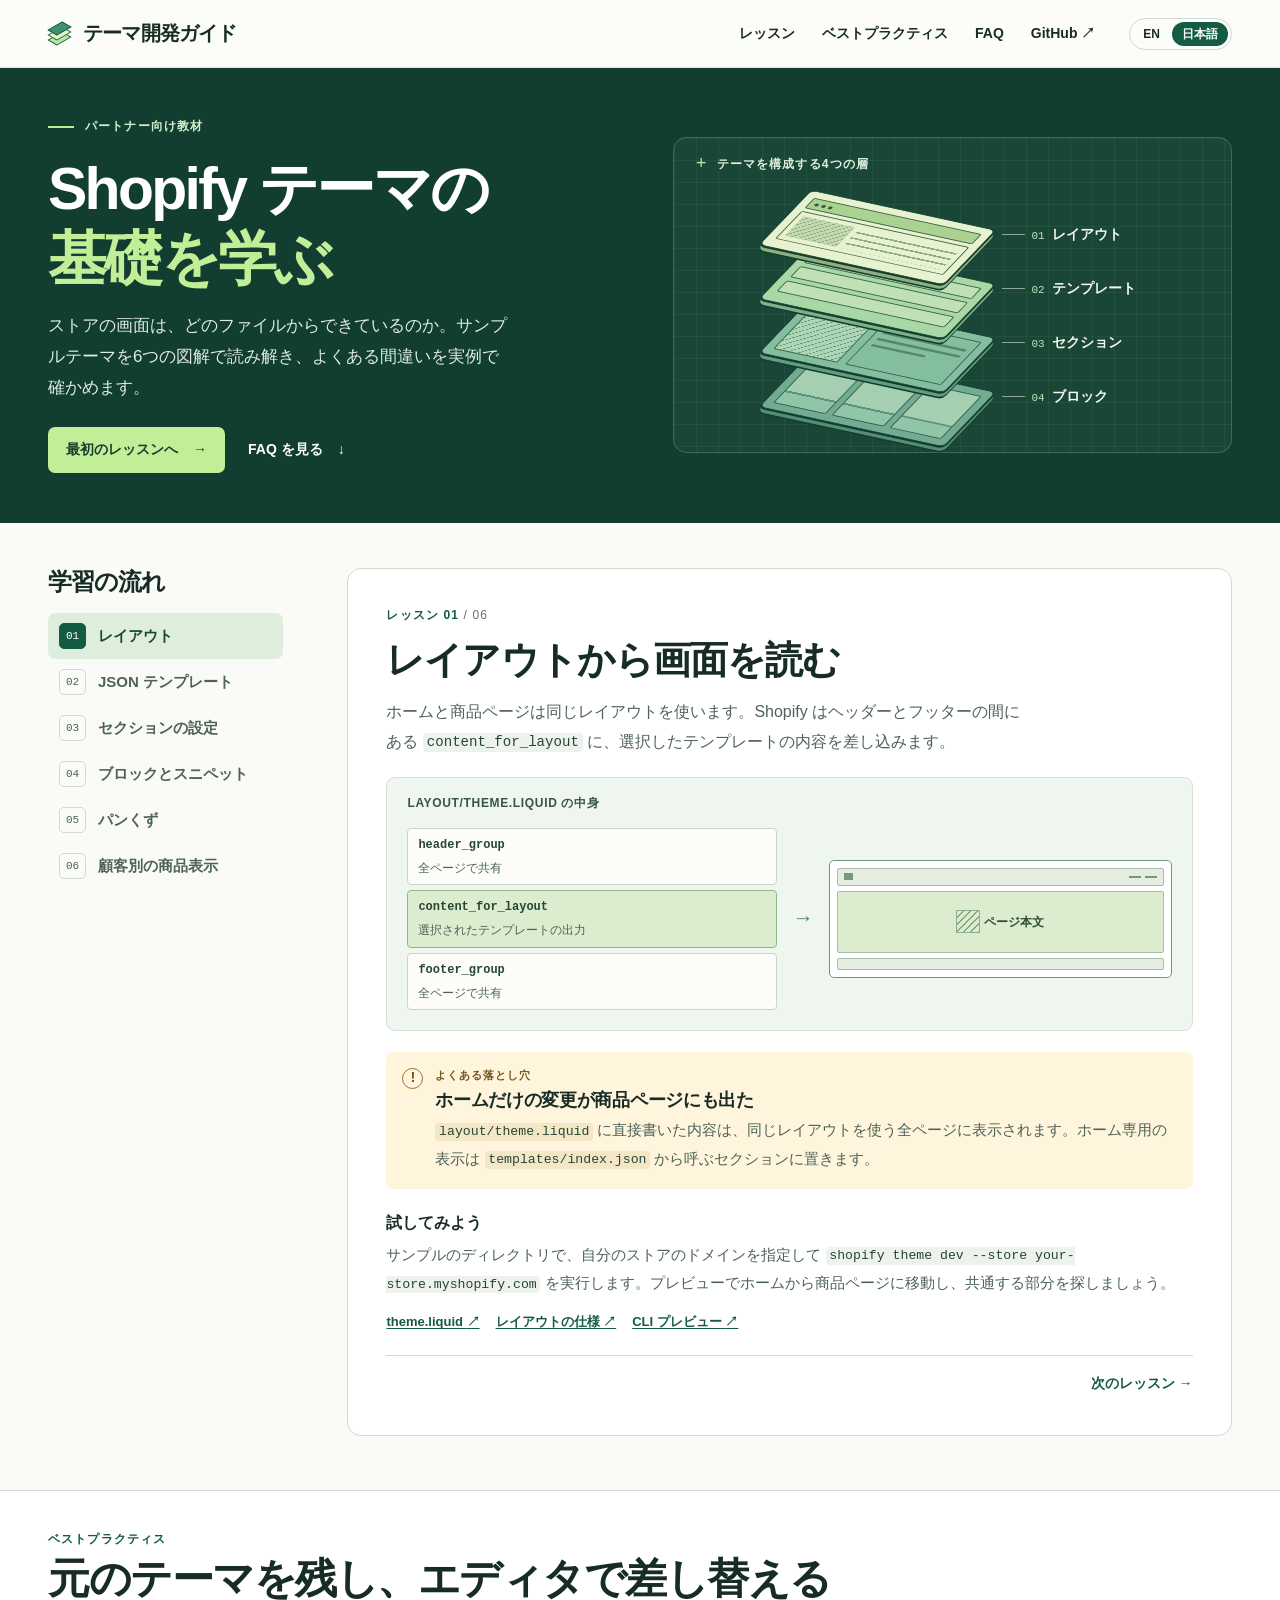
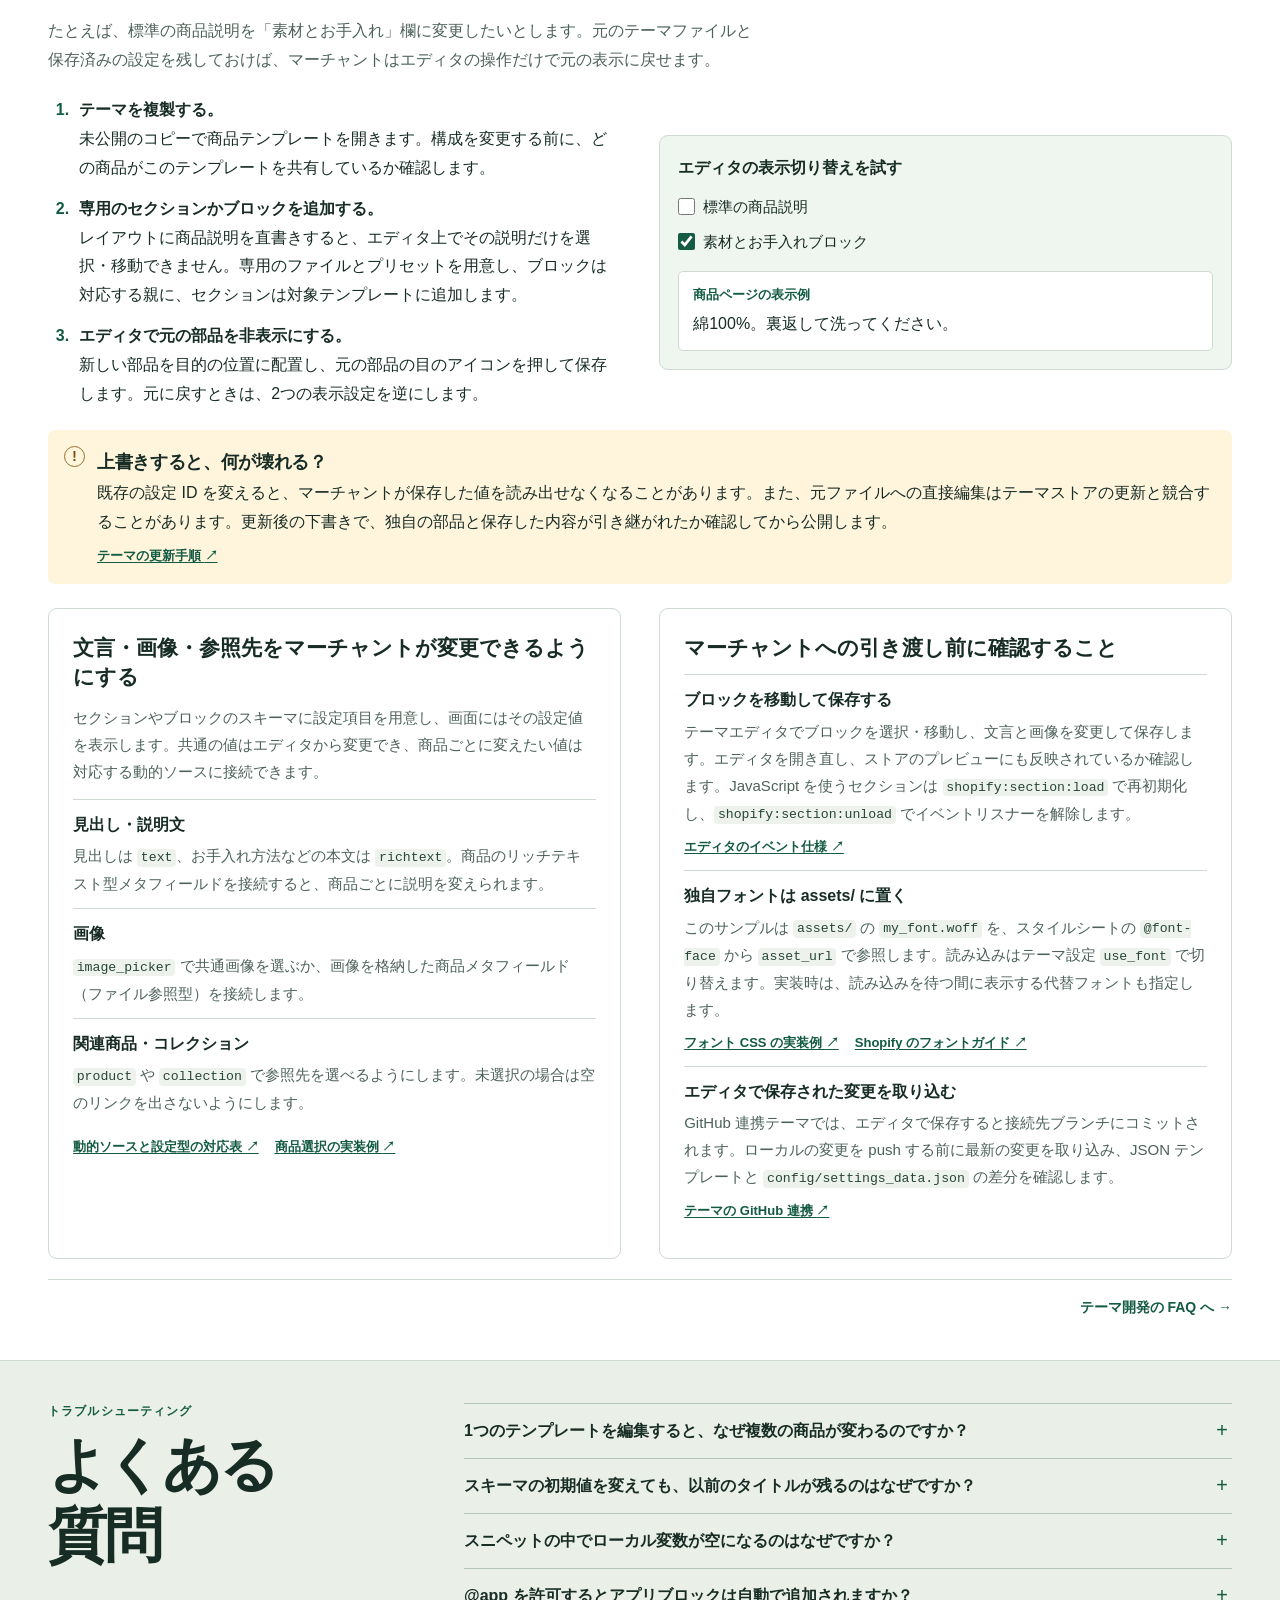
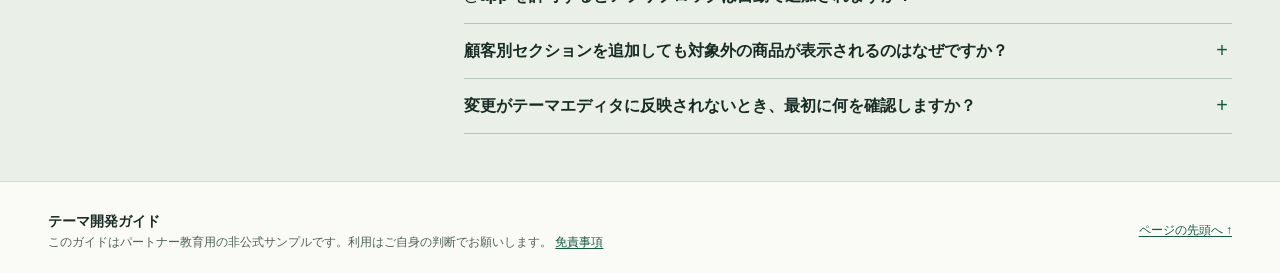
==== commit 911991d0: "Teach editor-friendly theme customization in the partner guide" ====
--- a/ja/index.html
+++ b/ja/index.html
@@ -27,7 +27,8 @@
           ><span class="brand-mark" aria-hidden="true"><i></i><i></i><i></i></span>テーマ開発ガイド</a
         >
         <nav class="top-nav" aria-label="ガイドのナビゲーション">
-          <a href="#lessons">レッスン</a><a href="#faq">FAQ</a>
+          <a href="#lessons">レッスン</a><a href="#best-practices">ベストプラクティス</a
+          ><a href="#faq">FAQ</a>
           <a href="https://github.com/benzookapi/shopify-barebone-theme-sample"
             >GitHub <span aria-hidden="true">↗</span></a
           >
@@ -488,7 +489,7 @@
             <div class="exercise">
               <h3>試してみよう</h3>
               <p>
-                開発テーマで標準のコレクション一覧を顧客別セクションに置き換えます。未ログイン時とコードが一致する顧客で一覧を比較し、その商品の詳細ページも確認しましょう。
+                開発テーマで顧客別セクションを追加し、エディタで標準のコレクション一覧を非表示にします。未ログイン時とコードが一致する顧客で一覧を比較し、その商品の詳細ページも確認しましょう。
               </p>
             </div>
             <ul class="source-links">
@@ -506,11 +507,186 @@
             </ul>
             <nav class="pager" aria-label="レッスンの移動 6">
               <a href="#breadcrumbs"><span aria-hidden="true">←</span> 前へ</a
-              ><a class="next" href="#faq">FAQ へ <span aria-hidden="true">→</span></a>
+              ><a class="next" href="#best-practices">ベストプラクティス <span aria-hidden="true">→</span></a>
             </nav>
           </article>
         </div>
       </div>
+      <section class="practices" id="best-practices" aria-labelledby="practices-title">
+        <div class="wrap">
+          <header class="practice-head">
+            <p class="kicker">ベストプラクティス</p>
+            <h2 id="practices-title">元のテーマを残し、エディタで差し替える</h2>
+            <p>
+              たとえば、標準の商品説明を「素材とお手入れ」欄に変更したいとします。元のテーマファイルと保存済みの設定を残しておけば、マーチャントはエディタの操作だけで元の表示に戻せます。
+            </p>
+          </header>
+          <div class="practice-workflow">
+            <ol class="practice-steps">
+              <li>
+                <strong>テーマを複製する。</strong>
+                未公開のコピーで商品テンプレートを開きます。構成を変更する前に、どの商品がこのテンプレートを共有しているか確認します。
+              </li>
+              <li>
+                <strong>専用のセクションかブロックを追加する。</strong>
+                レイアウトに商品説明を直書きすると、エディタ上でその説明だけを選択・移動できません。専用のファイルとプリセットを用意し、ブロックは対応する親に、セクションは対象テンプレートに追加します。
+              </li>
+              <li>
+                <strong>エディタで元の部品を非表示にする。</strong>
+                新しい部品を目的の位置に配置し、元の部品の目のアイコンを押して保存します。元に戻すときは、2つの表示設定を逆にします。
+              </li>
+            </ol>
+            <div class="visibility-demo">
+              <fieldset>
+                <legend>エディタの表示切り替えを試す</legend>
+                <label
+                  ><input type="checkbox" name="show-original" aria-controls="original-preview" />
+                  標準の商品説明</label
+                >
+                <label
+                  ><input type="checkbox" name="show-custom" aria-controls="custom-preview" checked />
+                  素材とお手入れブロック</label
+                >
+              </fieldset>
+              <div class="practice-preview" aria-live="polite">
+                <strong>商品ページの表示例</strong>
+                <p id="original-preview">軽い着心地のコットンシャツです。</p>
+                <p id="custom-preview">綿100%。裏返して洗ってください。</p>
+                <p class="empty-preview">どちらの商品説明も非表示です。</p>
+              </div>
+            </div>
+          </div>
+          <div class="pitfall">
+            <span class="signal" aria-hidden="true">!</span>
+            <div>
+              <h3>上書きすると、何が壊れる？</h3>
+              <p>
+                既存の設定 ID
+                を変えると、マーチャントが保存した値を読み出せなくなることがあります。また、元ファイルへの直接編集はテーマストアの更新と競合することがあります。更新後の下書きで、独自の部品と保存した内容が引き継がれたか確認してから公開します。
+              </p>
+              <ul class="source-links">
+                <li>
+                  <a
+                    href="https://help.shopify.com/ja/manual/online-store/themes/managing-themes/updating-themes"
+                    >テーマの更新手順 <span aria-hidden="true">↗</span></a
+                  >
+                </li>
+              </ul>
+            </div>
+          </div>
+          <div class="practice-grid">
+            <section>
+              <h3>文言・画像・参照先をマーチャントが変更できるようにする</h3>
+              <p>
+                セクションやブロックのスキーマに設定項目を用意し、画面にはその設定値を表示します。共通の値はエディタから変更でき、商品ごとに変えたい値は対応する動的ソースに接続できます。
+              </p>
+              <dl class="practice-list">
+                <div>
+                  <dt>見出し・説明文</dt>
+                  <dd>
+                    見出しは <code>text</code>、お手入れ方法などの本文は
+                    <code>richtext</code
+                    >。商品のリッチテキスト型メタフィールドを接続すると、商品ごとに説明を変えられます。
+                  </dd>
+                </div>
+                <div>
+                  <dt>画像</dt>
+                  <dd>
+                    <code>image_picker</code>
+                    で共通画像を選ぶか、画像を格納した商品メタフィールド（ファイル参照型）を接続します。
+                  </dd>
+                </div>
+                <div>
+                  <dt>関連商品・コレクション</dt>
+                  <dd>
+                    <code>product</code> や
+                    <code>collection</code>
+                    で参照先を選べるようにします。未選択の場合は空のリンクを出さないようにします。
+                  </dd>
+                </div>
+              </dl>
+              <ul class="source-links">
+                <li>
+                  <a href="https://shopify.dev/docs/storefronts/themes/architecture/settings/dynamic-sources"
+                    >動的ソースと設定型の対応表 <span aria-hidden="true">↗</span></a
+                  >
+                </li>
+                <li>
+                  <a
+                    href="https://github.com/benzookapi/shopify-barebone-theme-sample/blob/main/blocks/product_card.liquid"
+                    >商品選択の実装例 <span aria-hidden="true">↗</span></a
+                  >
+                </li>
+              </ul>
+            </section>
+            <section>
+              <h3>マーチャントへの引き渡し前に確認すること</h3>
+              <dl class="practice-list">
+                <div>
+                  <dt>ブロックを移動して保存する</dt>
+                  <dd>
+                    テーマエディタでブロックを選択・移動し、文言と画像を変更して保存します。エディタを開き直し、ストアのプレビューにも反映されているか確認します。JavaScript
+                    を使うセクションは <code>shopify:section:load</code> で再初期化し、<code
+                      >shopify:section:unload</code
+                    >
+                    でイベントリスナーを解除します。
+                    <ul class="source-links">
+                      <li>
+                        <a
+                          href="https://shopify.dev/docs/storefronts/themes/best-practices/editor/integrate-sections-and-blocks"
+                          >エディタのイベント仕様 <span aria-hidden="true">↗</span></a
+                        >
+                      </li>
+                    </ul>
+                  </dd>
+                </div>
+                <div>
+                  <dt>独自フォントは assets/ に置く</dt>
+                  <dd>
+                    このサンプルは <code>assets/</code> の <code>my_font.woff</code> を、スタイルシートの
+                    <code>@font-face</code> から <code>asset_url</code> で参照します。読み込みはテーマ設定
+                    <code>use_font</code>
+                    で切り替えます。実装時は、読み込みを待つ間に表示する代替フォントも指定します。
+                    <ul class="source-links">
+                      <li>
+                        <a
+                          href="https://github.com/benzookapi/shopify-barebone-theme-sample/blob/main/assets/my_font.css.liquid"
+                          >フォント CSS の実装例 <span aria-hidden="true">↗</span></a
+                        >
+                      </li>
+                      <li>
+                        <a
+                          href="https://shopify.dev/docs/storefronts/themes/best-practices/performance/self-host-web-fonts"
+                          >Shopify のフォントガイド <span aria-hidden="true">↗</span></a
+                        >
+                      </li>
+                    </ul>
+                  </dd>
+                </div>
+                <div>
+                  <dt>エディタで保存された変更を取り込む</dt>
+                  <dd>
+                    GitHub
+                    連携テーマでは、エディタで保存すると接続先ブランチにコミットされます。ローカルの変更を
+                    push する前に最新の変更を取り込み、JSON テンプレートと
+                    <code>config/settings_data.json</code> の差分を確認します。
+                    <ul class="source-links">
+                      <li>
+                        <a href="https://shopify.dev/docs/storefronts/themes/tools/github"
+                          >テーマの GitHub 連携 <span aria-hidden="true">↗</span></a
+                        >
+                      </li>
+                    </ul>
+                  </dd>
+                </div>
+              </dl>
+            </section>
+          </div>
+          <nav class="pager" aria-label="ベストプラクティス">
+            <a class="next" href="#faq">テーマ開発の FAQ へ <span aria-hidden="true">→</span></a>
+          </nav>
+        </div>
+      </section>
       <section class="faq-band" id="faq" aria-labelledby="faq-title">
         <div class="wrap faq-grid">
           <header>
@@ -518,21 +694,6 @@
             <h2 id="faq-title">よくある<br />質問</h2>
           </header>
           <div class="questions">
-            <details id="faq-preview">
-              <summary>GitHub Pages で実際のストアをプレビューできますか？</summary>
-              <div>
-                <p>
-                  Pages ではこの教材と図解を閲覧できます。実際のストアデータで Liquid
-                  を描画するには、サンプルのディレクトリで <code>shopify theme dev</code> を実行し、CLI
-                  のプレビュー URL を開きます。後日も使う未公開テーマとして保存する場合は
-                  <code>shopify theme push --unpublished</code> を使います。
-                </p>
-                <a
-                  href="https://github.com/benzookapi/shopify-barebone-theme-sample/blob/main/README.md#how-to-run"
-                  >プレビューの手順 <span aria-hidden="true">↗</span></a
-                >
-              </div>
-            </details>
             <details id="faq-template">
               <summary>1つのテンプレートを編集すると、なぜ複数の商品が変わるのですか？</summary>
               <div>
@@ -590,7 +751,7 @@
               <summary>顧客別セクションを追加しても対象外の商品が表示されるのはなぜですか？</summary>
               <div>
                 <p>
-                  標準のコレクション・検索テンプレートには一覧セクションが配置済みです。標準の一覧と顧客別の一覧を両方置くと、それぞれが結果を表示します。この演習では、テーマエディタで対象テンプレートを確認し、標準の一覧を削除または非表示にします。
+                  標準のコレクション・検索テンプレートには一覧セクションが配置済みです。標準の一覧と顧客別の一覧を両方置くと、それぞれが結果を表示します。この演習では、テーマエディタで対象テンプレートを確認し、標準の一覧を非表示にして設定を残します。
                 </p>
                 <a
                   href="https://github.com/benzookapi/shopify-barebone-theme-sample/blob/main/docs/customer-filtered-storefront.md"
--- a/docs/theme-guide.css
+++ b/docs/theme-guide.css
@@ -177,6 +177,36 @@
 .pager a { font-size: 14px; font-weight: 650; text-decoration: none; }
 .pager a:hover { text-decoration: underline; }
 .pager .next { margin-left: auto; }
+.practices { padding-block: 40px; border-top: 1px solid var(--line); background: white; scroll-margin-top: 14px; }
+.practice-head h2 { margin: 6px 0 12px; font-size: clamp(28px, 3.3vw, 44px); line-height: 1.2; letter-spacing: -.035em; }
+.practice-head > p:last-child { max-width: 80ch; color: var(--muted); }
+.practice-workflow, .practice-grid { display: grid; grid-template-columns: repeat(2, minmax(0, 1fr)); gap: clamp(16px, 3vw, 40px); }
+.practice-workflow { align-items: center; margin-block: 22px; }
+.practice-steps { padding-inline-start: 1.6em; }
+.practice-steps li { padding-inline-start: .35em; }
+.practice-steps li + li { margin-top: 12px; }
+.practice-steps li::marker { color: var(--green); font-weight: 750; }
+.practice-steps strong { display: block; }
+.visibility-demo { border: 1px solid var(--line); border-radius: 9px; padding: 18px; background: var(--soft); }
+.visibility-demo fieldset { min-width: 0; border: 0; padding: 0; margin: 0; }
+.visibility-demo legend { font-weight: 700; padding: 0; margin-bottom: 6px; }
+.visibility-demo label { display: flex; align-items: center; gap: 8px; padding-block: 4px; cursor: pointer; font-size: 15px; }
+.visibility-demo input { width: 17px; height: 17px; margin: 0; accent-color: var(--green); }
+.practice-preview { margin-top: 12px; padding: 11px 14px; border: 1px solid var(--line); border-radius: 5px; background: white; }
+.practice-preview strong { display: block; color: var(--green); font-size: 13px; }
+.practice-preview p { margin-top: 4px; }
+.visibility-demo:not(:has([name="show-original"]:checked)) #original-preview,
+.visibility-demo:not(:has([name="show-custom"]:checked)) #custom-preview,
+.visibility-demo:has(input:checked) .empty-preview { display: none; }
+.practice-grid { margin-top: 24px; }
+.practice-grid > section { min-width: 0; padding: clamp(16px, 2vw, 24px); border: 1px solid var(--line); border-radius: 9px; }
+.practice-grid h3 { font-size: 21px; line-height: 1.4; margin-bottom: 12px; }
+.practice-grid p, .practice-list dd { font-size: 15px; color: var(--muted); }
+.practice-list > div { padding-block: 11px; border-top: 1px solid var(--line); }
+.practice-grid p + .practice-list { margin-top: 14px; }
+.practice-list dt { font-weight: 700; margin-bottom: 3px; }
+.practices .source-links { margin-top: 8px; }
+html[lang="ja"] .practices { line-height: 1.8; }
 .faq-band { background: #eaf0e8; border-block: 1px solid var(--line); }
 .faq-grid { padding-block: 42px 47px; display: grid; gap: 6%; grid-template-columns: minmax(0,.62fr) minmax(0,1.38fr); }
 .faq-grid header h2 { font-size: clamp(38px,4.6vw,61px); line-height: 1.03; letter-spacing: -.052em; margin-top: 10px; }
@@ -209,6 +239,7 @@
   .blueprint { width: 100%; }
   .model { max-width: 390px; }
   .workspace, .faq-grid { grid-template-columns: 1fr; gap: 22px; padding-block: 30px; }
+  .practice-workflow, .practice-grid { grid-template-columns: 1fr; }
   .syllabus { position: static; }
   .syllabus ol { display: grid; grid-template-columns: repeat(2,minmax(0,1fr)); gap: 3px 6px; }
   .syllabus a { padding: 6px 7px; gap: 7px; font-size: 13px; }
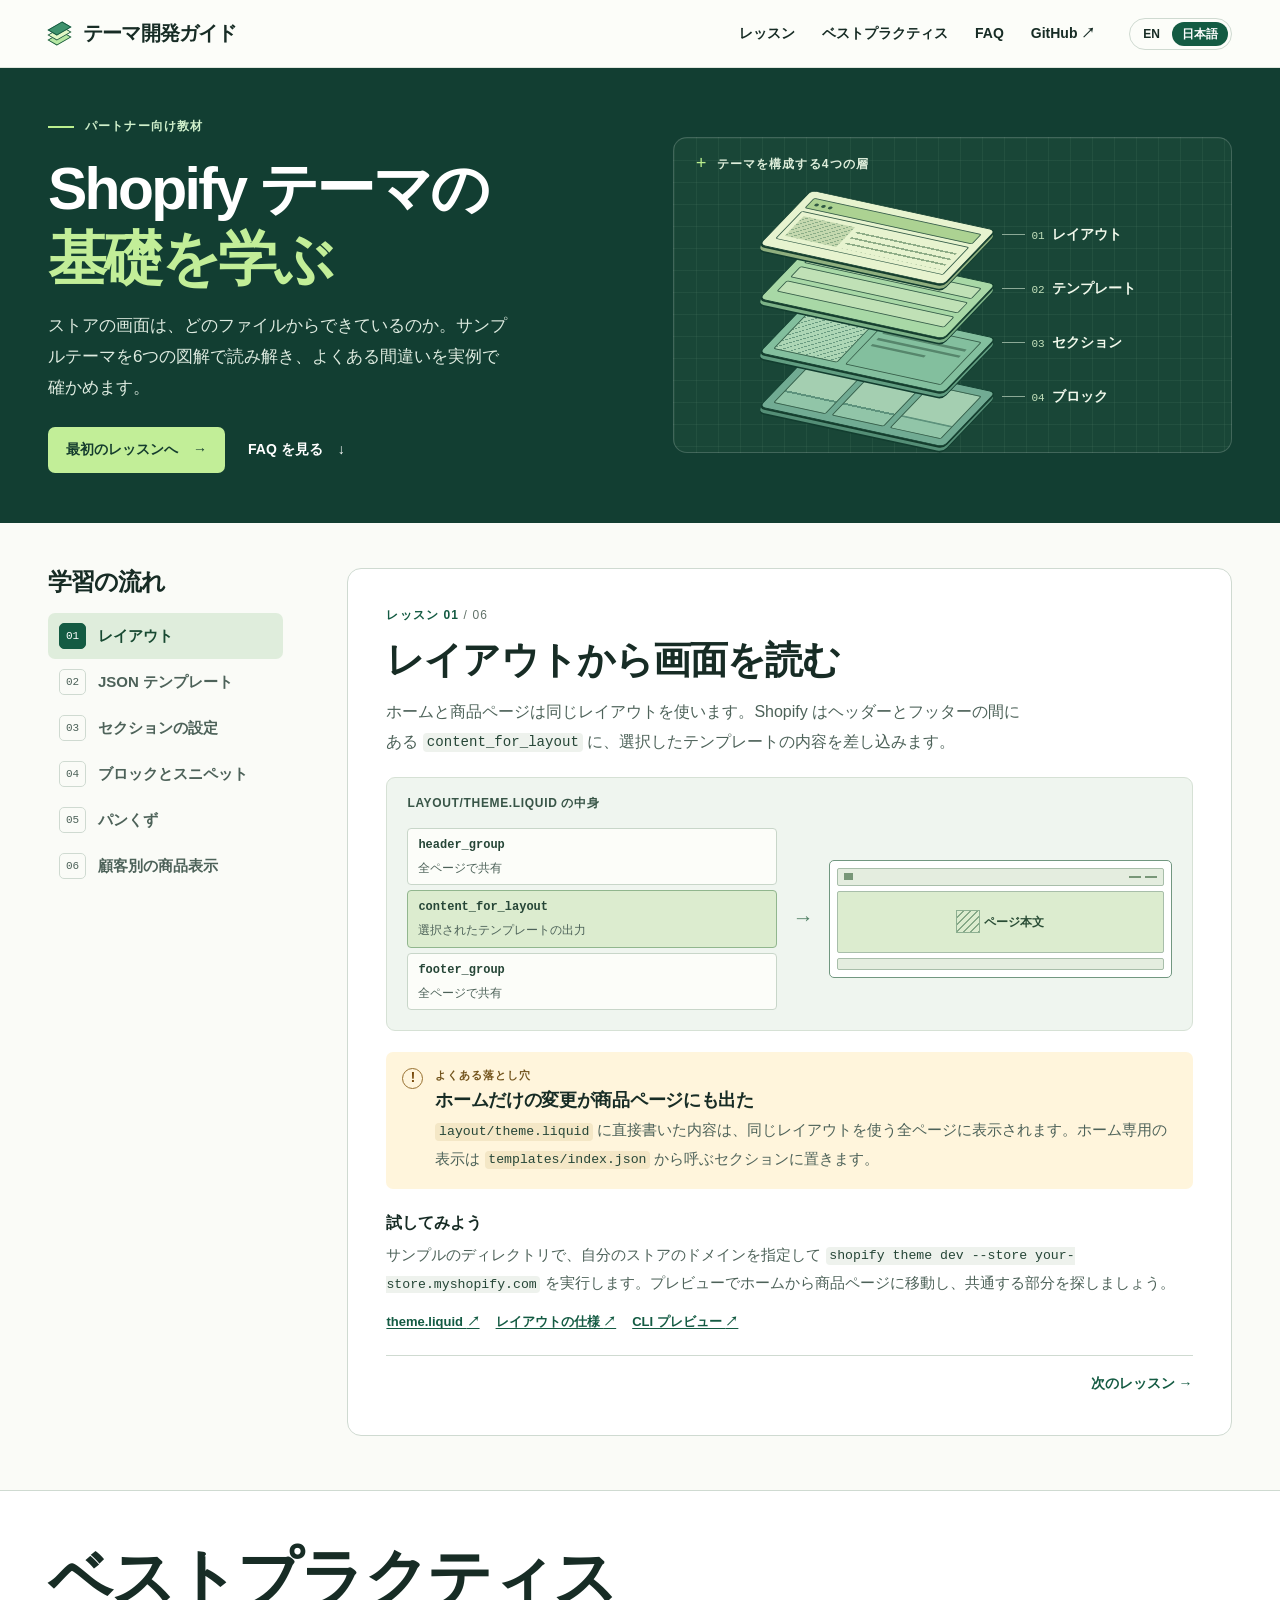
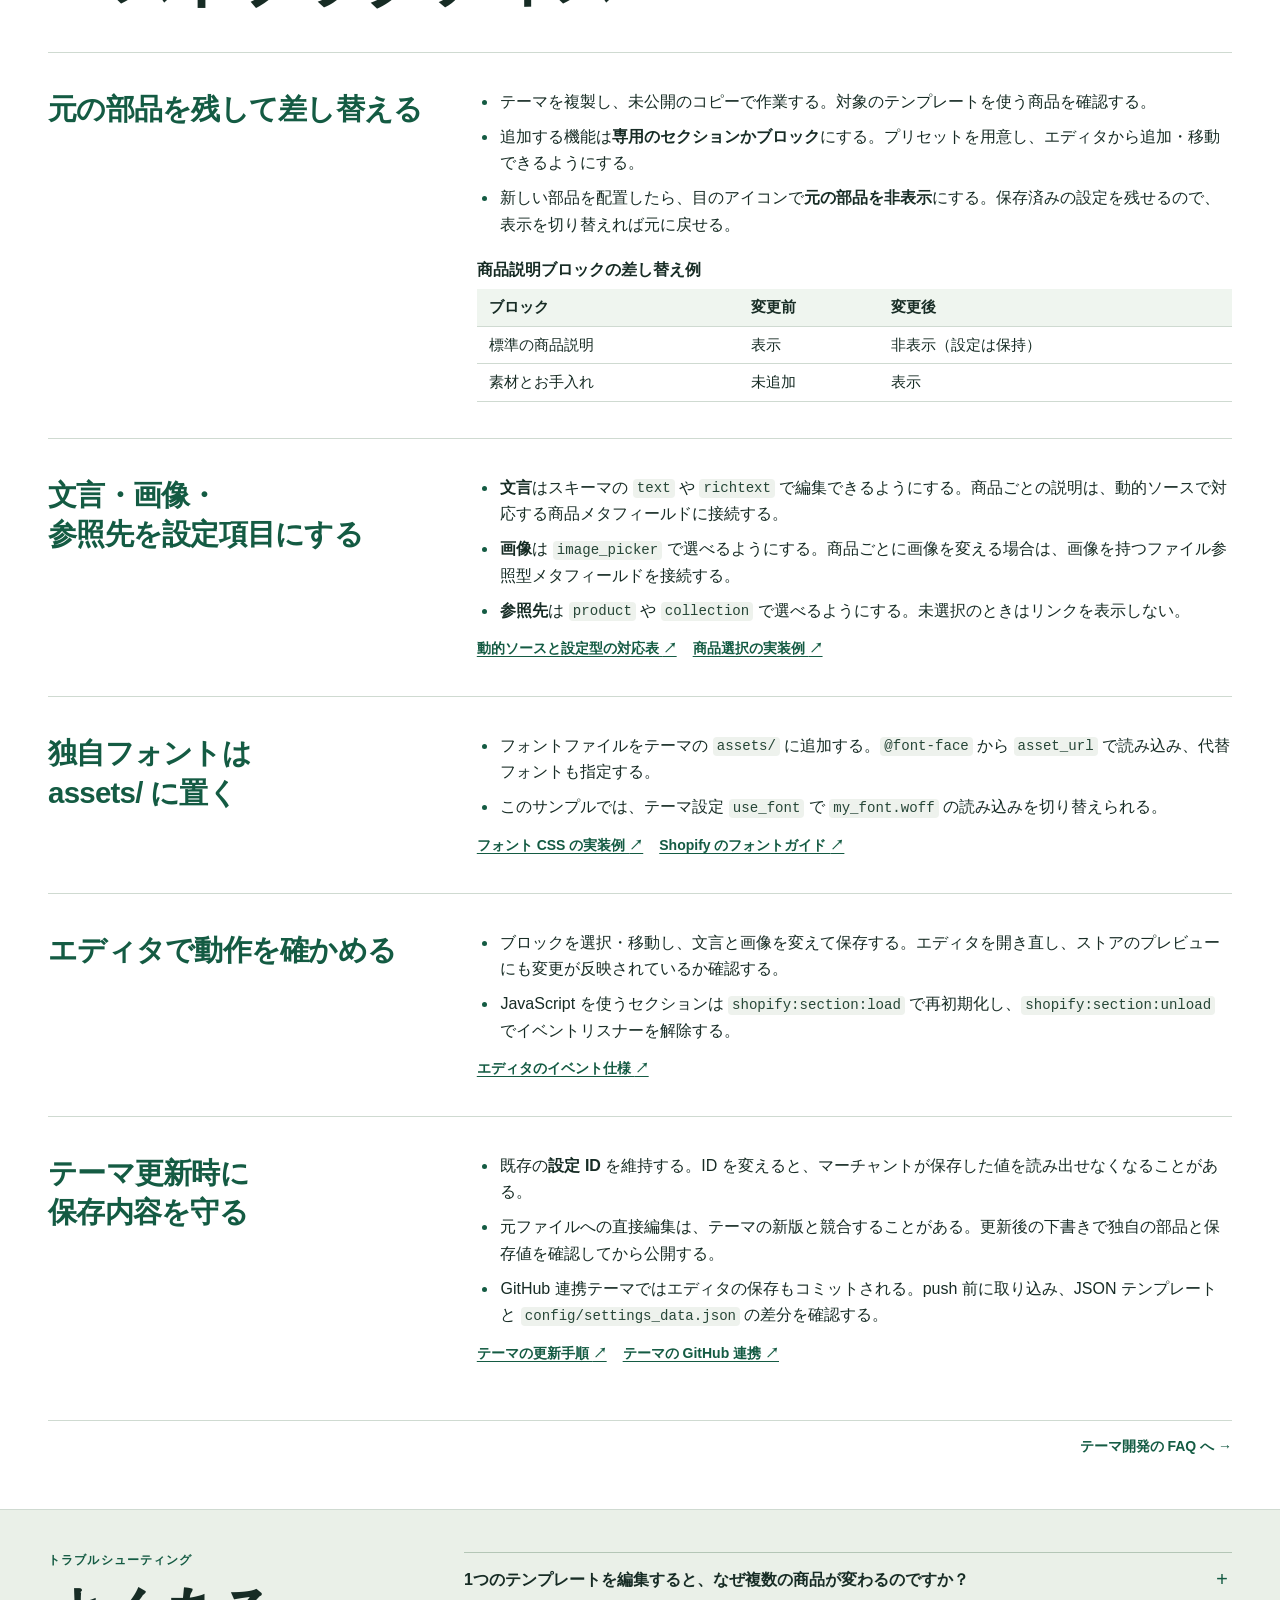
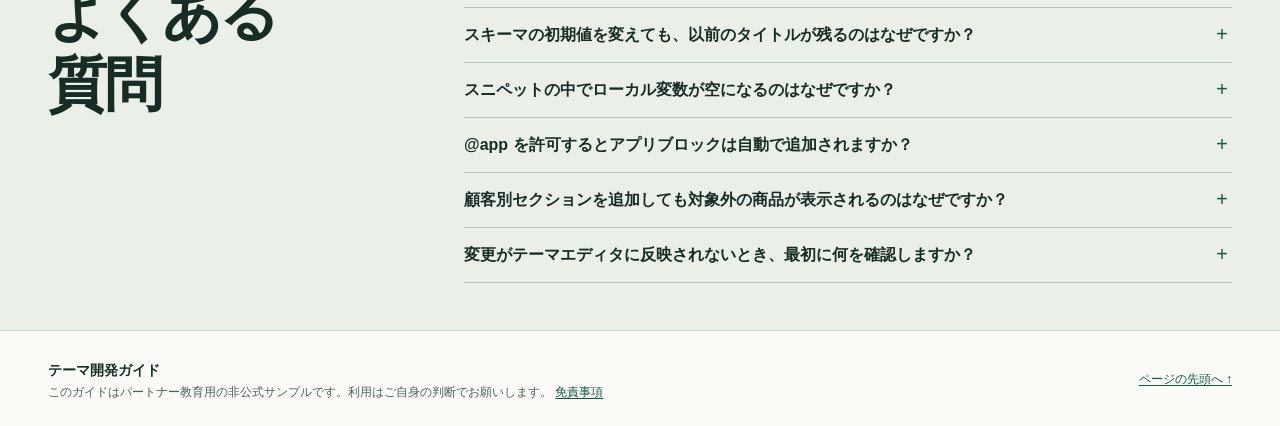
==== commit eb61fd77: "Clarify the best practices guide and open external links separately" ====
--- a/ja/index.html
+++ b/ja/index.html
@@ -20,6 +20,7 @@
     <script defer src="../docs/theme-guide.js"></script>
   </head>
   <body id="top">
+    <span id="external-link-note" hidden>新しいタブまたはウィンドウで開きます。</span>
     <a class="skip" href="#lessons">レッスンへ移動</a>
     <header class="mast">
       <div class="wrap mast-inner">
@@ -29,7 +30,11 @@
         <nav class="top-nav" aria-label="ガイドのナビゲーション">
           <a href="#lessons">レッスン</a><a href="#best-practices">ベストプラクティス</a
           ><a href="#faq">FAQ</a>
-          <a href="https://github.com/benzookapi/shopify-barebone-theme-sample"
+          <a
+            href="https://github.com/benzookapi/shopify-barebone-theme-sample"
+            target="_blank"
+            rel="noopener"
+            aria-describedby="external-link-note"
             >GitHub <span aria-hidden="true">↗</span></a
           >
         </nav>
@@ -166,16 +171,27 @@
               <li>
                 <a
                   href="https://github.com/benzookapi/shopify-barebone-theme-sample/blob/main/layout/theme.liquid"
+                  target="_blank"
+                  rel="noopener"
+                  aria-describedby="external-link-note"
                   >theme.liquid <span aria-hidden="true">↗</span></a
                 >
               </li>
               <li>
-                <a href="https://shopify.dev/docs/storefronts/themes/architecture/layouts"
+                <a
+                  href="https://shopify.dev/docs/storefronts/themes/architecture/layouts"
+                  target="_blank"
+                  rel="noopener"
+                  aria-describedby="external-link-note"
                   >レイアウトの仕様 <span aria-hidden="true">↗</span></a
                 >
               </li>
               <li>
-                <a href="https://shopify.dev/docs/api/shopify-cli/theme/theme-dev"
+                <a
+                  href="https://shopify.dev/docs/api/shopify-cli/theme/theme-dev"
+                  target="_blank"
+                  rel="noopener"
+                  aria-describedby="external-link-note"
                   >CLI プレビュー <span aria-hidden="true">↗</span></a
                 >
               </li>
@@ -241,11 +257,18 @@
               <li>
                 <a
                   href="https://github.com/benzookapi/shopify-barebone-theme-sample/blob/main/templates/index.json"
+                  target="_blank"
+                  rel="noopener"
+                  aria-describedby="external-link-note"
                   >templates/index.json <span aria-hidden="true">↗</span></a
                 >
               </li>
               <li>
-                <a href="https://shopify.dev/docs/storefronts/themes/architecture/templates/json-templates"
+                <a
+                  href="https://shopify.dev/docs/storefronts/themes/architecture/templates/json-templates"
+                  target="_blank"
+                  rel="noopener"
+                  aria-describedby="external-link-note"
                   >JSON テンプレートの仕様 <span aria-hidden="true">↗</span></a
                 >
               </li>
@@ -296,11 +319,18 @@
               <li>
                 <a
                   href="https://github.com/benzookapi/shopify-barebone-theme-sample/blob/main/sections/home_theme_blocks.liquid"
+                  target="_blank"
+                  rel="noopener"
+                  aria-describedby="external-link-note"
                   >home_theme_blocks.liquid <span aria-hidden="true">↗</span></a
                 >
               </li>
               <li>
-                <a href="https://shopify.dev/docs/storefronts/themes/architecture/sections/section-schema"
+                <a
+                  href="https://shopify.dev/docs/storefronts/themes/architecture/sections/section-schema"
+                  target="_blank"
+                  rel="noopener"
+                  aria-describedby="external-link-note"
                   >セクションスキーマの仕様 <span aria-hidden="true">↗</span></a
                 >
               </li>
@@ -371,17 +401,27 @@
               <li>
                 <a
                   href="https://github.com/benzookapi/shopify-barebone-theme-sample/blob/main/blocks/link_card.liquid"
+                  target="_blank"
+                  rel="noopener"
+                  aria-describedby="external-link-note"
                   >link_card.liquid <span aria-hidden="true">↗</span></a
                 >
               </li>
               <li>
                 <a
                   href="https://github.com/benzookapi/shopify-barebone-theme-sample/blob/main/snippets/section_title.liquid"
+                  target="_blank"
+                  rel="noopener"
+                  aria-describedby="external-link-note"
                   >section_title.liquid <span aria-hidden="true">↗</span></a
                 >
               </li>
               <li>
-                <a href="https://shopify.dev/docs/storefronts/themes/architecture/blocks"
+                <a
+                  href="https://shopify.dev/docs/storefronts/themes/architecture/blocks"
+                  target="_blank"
+                  rel="noopener"
+                  aria-describedby="external-link-note"
                   >ブロックの種類 <span aria-hidden="true">↗</span></a
                 >
               </li>
@@ -433,12 +473,18 @@
               <li>
                 <a
                   href="https://github.com/benzookapi/shopify-barebone-theme-sample/blob/main/docs/breadcrumbs.md"
+                  target="_blank"
+                  rel="noopener"
+                  aria-describedby="external-link-note"
                   >パンくずの設定手順 <span aria-hidden="true">↗</span></a
                 >
               </li>
               <li>
                 <a
                   href="https://github.com/benzookapi/shopify-barebone-theme-sample/blob/main/snippets/breadcrumbs.liquid"
+                  target="_blank"
+                  rel="noopener"
+                  aria-describedby="external-link-note"
                   >breadcrumbs.liquid <span aria-hidden="true">↗</span></a
                 >
               </li>
@@ -496,11 +542,18 @@
               <li>
                 <a
                   href="https://github.com/benzookapi/shopify-barebone-theme-sample/blob/main/docs/customer-filtered-storefront.md"
+                  target="_blank"
+                  rel="noopener"
+                  aria-describedby="external-link-note"
                   >顧客別表示の設定手順 <span aria-hidden="true">↗</span></a
                 >
               </li>
               <li>
-                <a href="https://shopify.dev/docs/api/functions/latest/cart-and-checkout-validation"
+                <a
+                  href="https://shopify.dev/docs/api/functions/latest/cart-and-checkout-validation"
+                  target="_blank"
+                  rel="noopener"
+                  aria-describedby="external-link-note"
                   >チェックアウト検証の仕様 <span aria-hidden="true">↗</span></a
                 >
               </li>
@@ -514,174 +567,188 @@
       </div>
       <section class="practices" id="best-practices" aria-labelledby="practices-title">
         <div class="wrap">
-          <header class="practice-head">
-            <p class="kicker">ベストプラクティス</p>
-            <h2 id="practices-title">元のテーマを残し、エディタで差し替える</h2>
-            <p>
-              たとえば、標準の商品説明を「素材とお手入れ」欄に変更したいとします。元のテーマファイルと保存済みの設定を残しておけば、マーチャントはエディタの操作だけで元の表示に戻せます。
-            </p>
-          </header>
-          <div class="practice-workflow">
-            <ol class="practice-steps">
-              <li>
-                <strong>テーマを複製する。</strong>
-                未公開のコピーで商品テンプレートを開きます。構成を変更する前に、どの商品がこのテンプレートを共有しているか確認します。
-              </li>
-              <li>
-                <strong>専用のセクションかブロックを追加する。</strong>
-                レイアウトに商品説明を直書きすると、エディタ上でその説明だけを選択・移動できません。専用のファイルとプリセットを用意し、ブロックは対応する親に、セクションは対象テンプレートに追加します。
-              </li>
-              <li>
-                <strong>エディタで元の部品を非表示にする。</strong>
-                新しい部品を目的の位置に配置し、元の部品の目のアイコンを押して保存します。元に戻すときは、2つの表示設定を逆にします。
-              </li>
-            </ol>
-            <div class="visibility-demo">
-              <fieldset>
-                <legend>エディタの表示切り替えを試す</legend>
-                <label
-                  ><input type="checkbox" name="show-original" aria-controls="original-preview" />
-                  標準の商品説明</label
-                >
-                <label
-                  ><input type="checkbox" name="show-custom" aria-controls="custom-preview" checked />
-                  素材とお手入れブロック</label
-                >
-              </fieldset>
-              <div class="practice-preview" aria-live="polite">
-                <strong>商品ページの表示例</strong>
-                <p id="original-preview">軽い着心地のコットンシャツです。</p>
-                <p id="custom-preview">綿100%。裏返して洗ってください。</p>
-                <p class="empty-preview">どちらの商品説明も非表示です。</p>
-              </div>
-            </div>
-          </div>
-          <div class="pitfall">
-            <span class="signal" aria-hidden="true">!</span>
+          <h2 id="practices-title">ベストプラクティス</h2>
+          <section class="practice-topic">
+            <h3>元の部品を残して<wbr />差し替える</h3>
             <div>
-              <h3>上書きすると、何が壊れる？</h3>
-              <p>
-                既存の設定 ID
-                を変えると、マーチャントが保存した値を読み出せなくなることがあります。また、元ファイルへの直接編集はテーマストアの更新と競合することがあります。更新後の下書きで、独自の部品と保存した内容が引き継がれたか確認してから公開します。
-              </p>
+              <ul class="practice-points">
+                <li>
+                  テーマを複製し、未公開のコピーで作業する。対象のテンプレートを使う商品を確認する。
+                </li>
+                <li>
+                  追加する機能は<strong>専用のセクションかブロック</strong>にする。プリセットを用意し、エディタから追加・移動できるようにする。
+                </li>
+                <li>
+                  新しい部品を配置したら、目のアイコンで<strong>元の部品を非表示</strong>にする。保存済みの設定を残せるので、表示を切り替えれば元に戻せる。
+                </li>
+              </ul>
+              <table class="practice-example">
+                <caption>
+                  商品説明ブロックの差し替え例
+                </caption>
+                <thead>
+                  <tr>
+                    <th scope="col">ブロック</th>
+                    <th scope="col">変更前</th>
+                    <th scope="col">変更後</th>
+                  </tr>
+                </thead>
+                <tbody>
+                  <tr>
+                    <th scope="row">標準の商品説明</th>
+                    <td>表示</td>
+                    <td>非表示（設定は保持）</td>
+                  </tr>
+                  <tr>
+                    <th scope="row">素材とお手入れ</th>
+                    <td>未追加</td>
+                    <td>表示</td>
+                  </tr>
+                </tbody>
+              </table>
+            </div>
+          </section>
+          <section class="practice-topic">
+            <h3>文言・画像・参照先を<wbr />設定項目にする</h3>
+            <div>
+              <ul class="practice-points">
+                <li>
+                  <strong>文言</strong>はスキーマの <code>text</code> や
+                  <code>richtext</code>
+                  で編集できるようにする。商品ごとの説明は、動的ソースで対応する商品メタフィールドに接続する。
+                </li>
+                <li>
+                  <strong>画像</strong>は
+                  <code>image_picker</code>
+                  で選べるようにする。商品ごとに画像を変える場合は、画像を持つファイル参照型メタフィールドを接続する。
+                </li>
+                <li>
+                  <strong>参照先</strong>は <code>product</code> や
+                  <code>collection</code> で選べるようにする。未選択のときはリンクを表示しない。
+                </li>
+              </ul>
+              <ul class="source-links">
+                <li>
+                  <a
+                    href="https://shopify.dev/docs/storefronts/themes/architecture/settings/dynamic-sources"
+                    target="_blank"
+                    rel="noopener"
+                    aria-describedby="external-link-note"
+                    >動的ソースと設定型の対応表 <span aria-hidden="true">↗</span></a
+                  >
+                </li>
+                <li>
+                  <a
+                    href="https://github.com/benzookapi/shopify-barebone-theme-sample/blob/main/blocks/product_card.liquid"
+                    target="_blank"
+                    rel="noopener"
+                    aria-describedby="external-link-note"
+                    >商品選択の実装例 <span aria-hidden="true">↗</span></a
+                  >
+                </li>
+              </ul>
+            </div>
+          </section>
+          <section class="practice-topic">
+            <h3>独自フォントは<wbr /> assets/ に置く</h3>
+            <div>
+              <ul class="practice-points">
+                <li>
+                  フォントファイルをテーマの <code>assets/</code> に追加する。<code>@font-face</code> から
+                  <code>asset_url</code> で読み込み、代替フォントも指定する。
+                </li>
+                <li>
+                  このサンプルでは、テーマ設定 <code>use_font</code> で
+                  <code>my_font.woff</code> の読み込みを切り替えられる。
+                </li>
+              </ul>
+              <ul class="source-links">
+                <li>
+                  <a
+                    href="https://github.com/benzookapi/shopify-barebone-theme-sample/blob/main/assets/my_font.css.liquid"
+                    target="_blank"
+                    rel="noopener"
+                    aria-describedby="external-link-note"
+                    >フォント CSS の実装例 <span aria-hidden="true">↗</span></a
+                  >
+                </li>
+                <li>
+                  <a
+                    href="https://shopify.dev/docs/storefronts/themes/best-practices/performance/self-host-web-fonts"
+                    target="_blank"
+                    rel="noopener"
+                    aria-describedby="external-link-note"
+                    >Shopify のフォントガイド <span aria-hidden="true">↗</span></a
+                  >
+                </li>
+              </ul>
+            </div>
+          </section>
+          <section class="practice-topic">
+            <h3>エディタで<wbr />動作を確かめる</h3>
+            <div>
+              <ul class="practice-points">
+                <li>
+                  ブロックを選択・移動し、文言と画像を変えて保存する。エディタを開き直し、ストアのプレビューにも変更が反映されているか確認する。
+                </li>
+                <li>
+                  JavaScript を使うセクションは <code>shopify:section:load</code> で再初期化し、<code
+                    >shopify:section:unload</code
+                  >
+                  でイベントリスナーを解除する。
+                </li>
+              </ul>
+              <ul class="source-links">
+                <li>
+                  <a
+                    href="https://shopify.dev/docs/storefronts/themes/best-practices/editor/integrate-sections-and-blocks"
+                    target="_blank"
+                    rel="noopener"
+                    aria-describedby="external-link-note"
+                    >エディタのイベント仕様 <span aria-hidden="true">↗</span></a
+                  >
+                </li>
+              </ul>
+            </div>
+          </section>
+          <section class="practice-topic">
+            <h3>テーマ更新時に<wbr />保存内容を守る</h3>
+            <div>
+              <ul class="practice-points">
+                <li>
+                  既存の<strong>設定 ID</strong> を維持する。ID
+                  を変えると、マーチャントが保存した値を読み出せなくなることがある。
+                </li>
+                <li>
+                  元ファイルへの直接編集は、テーマの新版と競合することがある。更新後の下書きで独自の部品と保存値を確認してから公開する。
+                </li>
+                <li>
+                  GitHub 連携テーマではエディタの保存もコミットされる。push 前に取り込み、JSON テンプレートと
+                  <code>config/settings_data.json</code> の差分を確認する。
+                </li>
+              </ul>
               <ul class="source-links">
                 <li>
                   <a
                     href="https://help.shopify.com/ja/manual/online-store/themes/managing-themes/updating-themes"
+                    target="_blank"
+                    rel="noopener"
+                    aria-describedby="external-link-note"
                     >テーマの更新手順 <span aria-hidden="true">↗</span></a
                   >
                 </li>
+                <li>
+                  <a
+                    href="https://shopify.dev/docs/storefronts/themes/tools/github"
+                    target="_blank"
+                    rel="noopener"
+                    aria-describedby="external-link-note"
+                    >テーマの GitHub 連携 <span aria-hidden="true">↗</span></a
+                  >
+                </li>
               </ul>
             </div>
-          </div>
-          <div class="practice-grid">
-            <section>
-              <h3>文言・画像・参照先をマーチャントが変更できるようにする</h3>
-              <p>
-                セクションやブロックのスキーマに設定項目を用意し、画面にはその設定値を表示します。共通の値はエディタから変更でき、商品ごとに変えたい値は対応する動的ソースに接続できます。
-              </p>
-              <dl class="practice-list">
-                <div>
-                  <dt>見出し・説明文</dt>
-                  <dd>
-                    見出しは <code>text</code>、お手入れ方法などの本文は
-                    <code>richtext</code
-                    >。商品のリッチテキスト型メタフィールドを接続すると、商品ごとに説明を変えられます。
-                  </dd>
-                </div>
-                <div>
-                  <dt>画像</dt>
-                  <dd>
-                    <code>image_picker</code>
-                    で共通画像を選ぶか、画像を格納した商品メタフィールド（ファイル参照型）を接続します。
-                  </dd>
-                </div>
-                <div>
-                  <dt>関連商品・コレクション</dt>
-                  <dd>
-                    <code>product</code> や
-                    <code>collection</code>
-                    で参照先を選べるようにします。未選択の場合は空のリンクを出さないようにします。
-                  </dd>
-                </div>
-              </dl>
-              <ul class="source-links">
-                <li>
-                  <a href="https://shopify.dev/docs/storefronts/themes/architecture/settings/dynamic-sources"
-                    >動的ソースと設定型の対応表 <span aria-hidden="true">↗</span></a
-                  >
-                </li>
-                <li>
-                  <a
-                    href="https://github.com/benzookapi/shopify-barebone-theme-sample/blob/main/blocks/product_card.liquid"
-                    >商品選択の実装例 <span aria-hidden="true">↗</span></a
-                  >
-                </li>
-              </ul>
-            </section>
-            <section>
-              <h3>マーチャントへの引き渡し前に確認すること</h3>
-              <dl class="practice-list">
-                <div>
-                  <dt>ブロックを移動して保存する</dt>
-                  <dd>
-                    テーマエディタでブロックを選択・移動し、文言と画像を変更して保存します。エディタを開き直し、ストアのプレビューにも反映されているか確認します。JavaScript
-                    を使うセクションは <code>shopify:section:load</code> で再初期化し、<code
-                      >shopify:section:unload</code
-                    >
-                    でイベントリスナーを解除します。
-                    <ul class="source-links">
-                      <li>
-                        <a
-                          href="https://shopify.dev/docs/storefronts/themes/best-practices/editor/integrate-sections-and-blocks"
-                          >エディタのイベント仕様 <span aria-hidden="true">↗</span></a
-                        >
-                      </li>
-                    </ul>
-                  </dd>
-                </div>
-                <div>
-                  <dt>独自フォントは assets/ に置く</dt>
-                  <dd>
-                    このサンプルは <code>assets/</code> の <code>my_font.woff</code> を、スタイルシートの
-                    <code>@font-face</code> から <code>asset_url</code> で参照します。読み込みはテーマ設定
-                    <code>use_font</code>
-                    で切り替えます。実装時は、読み込みを待つ間に表示する代替フォントも指定します。
-                    <ul class="source-links">
-                      <li>
-                        <a
-                          href="https://github.com/benzookapi/shopify-barebone-theme-sample/blob/main/assets/my_font.css.liquid"
-                          >フォント CSS の実装例 <span aria-hidden="true">↗</span></a
-                        >
-                      </li>
-                      <li>
-                        <a
-                          href="https://shopify.dev/docs/storefronts/themes/best-practices/performance/self-host-web-fonts"
-                          >Shopify のフォントガイド <span aria-hidden="true">↗</span></a
-                        >
-                      </li>
-                    </ul>
-                  </dd>
-                </div>
-                <div>
-                  <dt>エディタで保存された変更を取り込む</dt>
-                  <dd>
-                    GitHub
-                    連携テーマでは、エディタで保存すると接続先ブランチにコミットされます。ローカルの変更を
-                    push する前に最新の変更を取り込み、JSON テンプレートと
-                    <code>config/settings_data.json</code> の差分を確認します。
-                    <ul class="source-links">
-                      <li>
-                        <a href="https://shopify.dev/docs/storefronts/themes/tools/github"
-                          >テーマの GitHub 連携 <span aria-hidden="true">↗</span></a
-                        >
-                      </li>
-                    </ul>
-                  </dd>
-                </div>
-              </dl>
-            </section>
-          </div>
+          </section>
           <nav class="pager" aria-label="ベストプラクティス">
             <a class="next" href="#faq">テーマ開発の FAQ へ <span aria-hidden="true">→</span></a>
           </nav>
@@ -702,7 +769,11 @@
                   <code>product.featured.json</code>
                   のような別テンプレートを作り、対象の商品に割り当てます。構成は同じで値だけ商品ごとに変えたいときは、対応する設定に動的ソースとして商品メタフィールドを接続できます。
                 </p>
-                <a href="https://shopify.dev/docs/storefronts/themes/architecture/settings/dynamic-sources"
+                <a
+                  href="https://shopify.dev/docs/storefronts/themes/architecture/settings/dynamic-sources"
+                  target="_blank"
+                  rel="noopener"
+                  aria-describedby="external-link-note"
                   >動的ソースの仕様 <span aria-hidden="true">↗</span></a
                 >
               </div>
@@ -717,6 +788,9 @@
                 </p>
                 <a
                   href="https://github.com/benzookapi/shopify-barebone-theme-sample/blob/main/templates/index.json"
+                  target="_blank"
+                  rel="noopener"
+                  aria-describedby="external-link-note"
                   >ホームのテンプレート <span aria-hidden="true">↗</span></a
                 >
               </div>
@@ -731,6 +805,9 @@
                 </p>
                 <a
                   href="https://github.com/benzookapi/shopify-barebone-theme-sample/blob/main/sections/breadcrumbs.liquid"
+                  target="_blank"
+                  rel="noopener"
+                  aria-describedby="external-link-note"
                   >呼び出し元のコード <span aria-hidden="true">↗</span></a
                 >
               </div>
@@ -742,7 +819,11 @@
                   スキーマの指定により、そのセクションがアプリブロックの配置先になります。対応ブロックを提供するアプリをインストールし、テーマエディタで追加します。ホームのテーマブロック用セクションでは
                   <code>content_for 'blocks'</code> の位置に描画します。
                 </p>
-                <a href="https://shopify.dev/docs/storefronts/themes/architecture/blocks/app-blocks"
+                <a
+                  href="https://shopify.dev/docs/storefronts/themes/architecture/blocks/app-blocks"
+                  target="_blank"
+                  rel="noopener"
+                  aria-describedby="external-link-note"
                   >アプリブロックの仕様 <span aria-hidden="true">↗</span></a
                 >
               </div>
@@ -755,6 +836,9 @@
                 </p>
                 <a
                   href="https://github.com/benzookapi/shopify-barebone-theme-sample/blob/main/docs/customer-filtered-storefront.md"
+                  target="_blank"
+                  rel="noopener"
+                  aria-describedby="external-link-note"
                   >顧客別表示の設定手順 <span aria-hidden="true">↗</span></a
                 >
               </div>
@@ -769,6 +853,9 @@
                 </p>
                 <a
                   href="https://github.com/benzookapi/shopify-barebone-theme-sample/blob/main/README.md#trouble-shooting"
+                  target="_blank"
+                  rel="noopener"
+                  aria-describedby="external-link-note"
                   >README のトラブルシューティング <span aria-hidden="true">↗</span></a
                 >
               </div>
@@ -782,7 +869,11 @@
         <strong>テーマ開発ガイド</strong>
         <p>
           このガイドはパートナー教育用の非公式サンプルです。利用はご自身の判断でお願いします。
-          <a href="https://github.com/benzookapi/shopify-barebone-theme-sample/blob/main/README.md#disclaimer"
+          <a
+            href="https://github.com/benzookapi/shopify-barebone-theme-sample/blob/main/README.md#disclaimer"
+            target="_blank"
+            rel="noopener"
+            aria-describedby="external-link-note"
             >免責事項</a
           >
         </p>
--- a/docs/theme-guide.css
+++ b/docs/theme-guide.css
@@ -177,36 +177,24 @@
 .pager a { font-size: 14px; font-weight: 650; text-decoration: none; }
 .pager a:hover { text-decoration: underline; }
 .pager .next { margin-left: auto; }
-.practices { padding-block: 40px; border-top: 1px solid var(--line); background: white; scroll-margin-top: 14px; }
-.practice-head h2 { margin: 6px 0 12px; font-size: clamp(28px, 3.3vw, 44px); line-height: 1.2; letter-spacing: -.035em; }
-.practice-head > p:last-child { max-width: 80ch; color: var(--muted); }
-.practice-workflow, .practice-grid { display: grid; grid-template-columns: repeat(2, minmax(0, 1fr)); gap: clamp(16px, 3vw, 40px); }
-.practice-workflow { align-items: center; margin-block: 22px; }
-.practice-steps { padding-inline-start: 1.6em; }
-.practice-steps li { padding-inline-start: .35em; }
-.practice-steps li + li { margin-top: 12px; }
-.practice-steps li::marker { color: var(--green); font-weight: 750; }
-.practice-steps strong { display: block; }
-.visibility-demo { border: 1px solid var(--line); border-radius: 9px; padding: 18px; background: var(--soft); }
-.visibility-demo fieldset { min-width: 0; border: 0; padding: 0; margin: 0; }
-.visibility-demo legend { font-weight: 700; padding: 0; margin-bottom: 6px; }
-.visibility-demo label { display: flex; align-items: center; gap: 8px; padding-block: 4px; cursor: pointer; font-size: 15px; }
-.visibility-demo input { width: 17px; height: 17px; margin: 0; accent-color: var(--green); }
-.practice-preview { margin-top: 12px; padding: 11px 14px; border: 1px solid var(--line); border-radius: 5px; background: white; }
-.practice-preview strong { display: block; color: var(--green); font-size: 13px; }
-.practice-preview p { margin-top: 4px; }
-.visibility-demo:not(:has([name="show-original"]:checked)) #original-preview,
-.visibility-demo:not(:has([name="show-custom"]:checked)) #custom-preview,
-.visibility-demo:has(input:checked) .empty-preview { display: none; }
-.practice-grid { margin-top: 24px; }
-.practice-grid > section { min-width: 0; padding: clamp(16px, 2vw, 24px); border: 1px solid var(--line); border-radius: 9px; }
-.practice-grid h3 { font-size: 21px; line-height: 1.4; margin-bottom: 12px; }
-.practice-grid p, .practice-list dd { font-size: 15px; color: var(--muted); }
-.practice-list > div { padding-block: 11px; border-top: 1px solid var(--line); }
-.practice-grid p + .practice-list { margin-top: 14px; }
-.practice-list dt { font-weight: 700; margin-bottom: 3px; }
-.practices .source-links { margin-top: 8px; }
-html[lang="ja"] .practices { line-height: 1.8; }
+.practices { padding-block: clamp(32px, 4vw, 60px); border-top: 1px solid var(--line); background: white; scroll-margin-top: 14px; }
+.practices h2 {
+  margin-bottom: clamp(20px, 3vw, 36px); font-size: clamp(2.1rem, 8.6vw, 4rem);
+  line-height: 1.15; letter-spacing: -.045em;
+}
+.practice-topic { display: grid; grid-template-columns: minmax(0, 1fr) minmax(0, 2fr); gap: clamp(24px, 4vw, 56px); padding-block: clamp(22px, 3vw, 36px); border-top: 1px solid var(--line); }
+.practice-topic h3 { color: var(--green); font-size: clamp(1.45rem, 2.3vw, 2rem); line-height: 1.35; letter-spacing: -.025em; text-wrap: balance; }
+html[lang="ja"] .practice-topic h3 { word-break: keep-all; }
+.practice-points { padding-inline-start: 1.3em; list-style-type: disc; font-size: clamp(1rem, 1.25vw, 1.125rem); line-height: 1.65; }
+.practice-points li { padding-inline-start: .18em; }
+.practice-points li + li { margin-top: .55em; }
+.practice-points li::marker { color: var(--green); }
+.practice-example { margin-top: 20px; width: 100%; border-collapse: collapse; font-size: 15px; line-height: 1.5; text-align: start; }
+.practice-example caption { margin-bottom: 7px; color: var(--ink); text-align: start; font-size: 16px; font-weight: 700; }
+.practice-example th, .practice-example td { padding: 7px 12px; border-block-end: 1px solid var(--line); text-align: start; }
+.practice-example thead { background: var(--soft); }
+.practice-example tbody th { font-weight: 550; }
+.practices .source-links { margin: 14px 0 0; font-size: 14px; }
 .faq-band { background: #eaf0e8; border-block: 1px solid var(--line); }
 .faq-grid { padding-block: 42px 47px; display: grid; gap: 6%; grid-template-columns: minmax(0,.62fr) minmax(0,1.38fr); }
 .faq-grid header h2 { font-size: clamp(38px,4.6vw,61px); line-height: 1.03; letter-spacing: -.052em; margin-top: 10px; }
@@ -239,7 +227,7 @@
   .blueprint { width: 100%; }
   .model { max-width: 390px; }
   .workspace, .faq-grid { grid-template-columns: 1fr; gap: 22px; padding-block: 30px; }
-  .practice-workflow, .practice-grid { grid-template-columns: 1fr; }
+  .practice-topic { grid-template-columns: 1fr; gap: 12px; }
   .syllabus { position: static; }
   .syllabus ol { display: grid; grid-template-columns: repeat(2,minmax(0,1fr)); gap: 3px 6px; }
   .syllabus a { padding: 6px 7px; gap: 7px; font-size: 13px; }
@@ -250,6 +238,7 @@
   .wrap { width: calc(100% - 32px); }
   .mast-inner { justify-content: space-between; gap: 8px; }
   .top-nav { width: 100%; order: 3; margin: 0; gap: 19px; }
+  .practice-example th, .practice-example td { padding: 6px; }
   .eyebrow { margin-bottom: 14px; }
   .hero h1 { font-size: clamp(44px, 12.6vw, 56px); }
   .intro { font-size: 15px; }
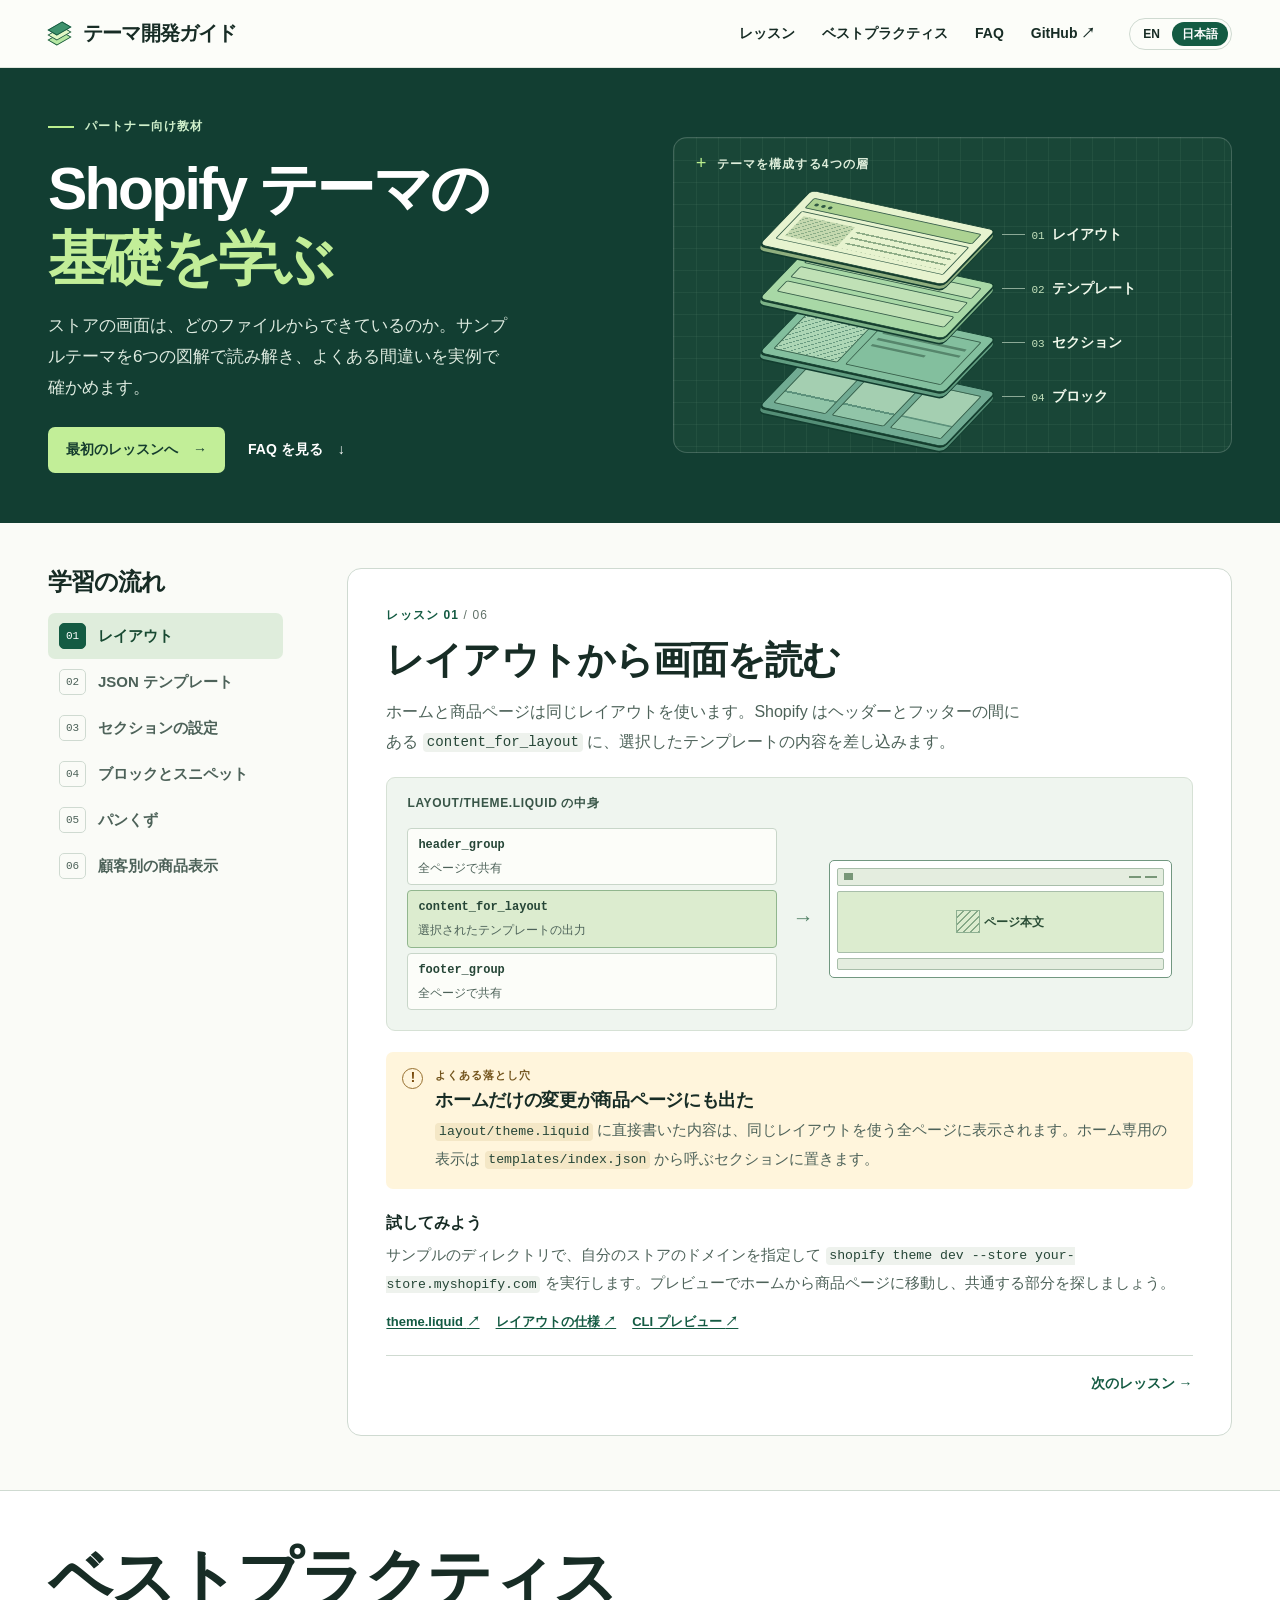
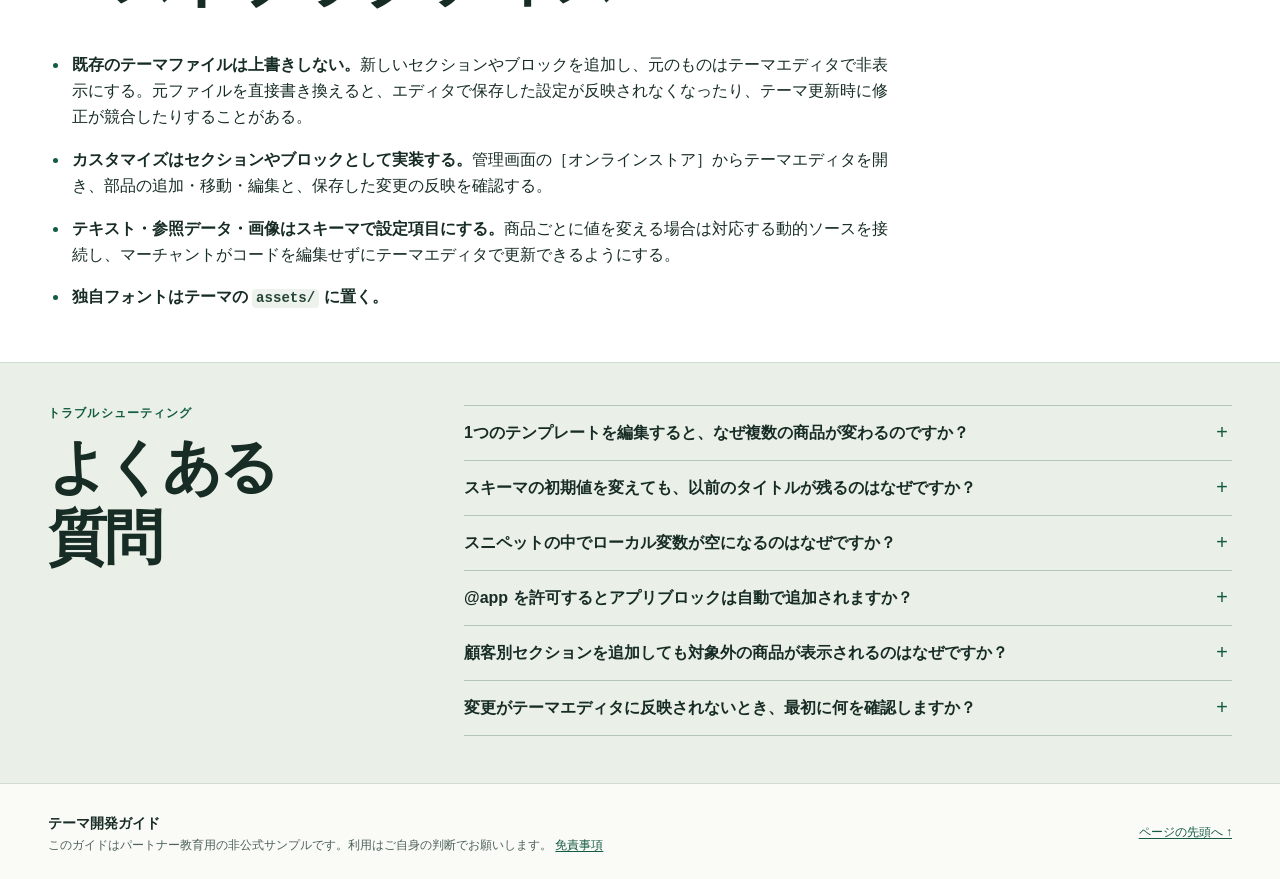
==== commit 96a99fbe: "Present theme best practices as four partner guidelines" ====
--- a/ja/index.html
+++ b/ja/index.html
@@ -566,193 +566,24 @@
         </div>
       </div>
       <section class="practices" id="best-practices" aria-labelledby="practices-title">
-        <div class="wrap">
-          <h2 id="practices-title">ベストプラクティス</h2>
-          <section class="practice-topic">
-            <h3>元の部品を残して<wbr />差し替える</h3>
-            <div>
-              <ul class="practice-points">
-                <li>
-                  テーマを複製し、未公開のコピーで作業する。対象のテンプレートを使う商品を確認する。
-                </li>
-                <li>
-                  追加する機能は<strong>専用のセクションかブロック</strong>にする。プリセットを用意し、エディタから追加・移動できるようにする。
-                </li>
-                <li>
-                  新しい部品を配置したら、目のアイコンで<strong>元の部品を非表示</strong>にする。保存済みの設定を残せるので、表示を切り替えれば元に戻せる。
-                </li>
-              </ul>
-              <table class="practice-example">
-                <caption>
-                  商品説明ブロックの差し替え例
-                </caption>
-                <thead>
-                  <tr>
-                    <th scope="col">ブロック</th>
-                    <th scope="col">変更前</th>
-                    <th scope="col">変更後</th>
-                  </tr>
-                </thead>
-                <tbody>
-                  <tr>
-                    <th scope="row">標準の商品説明</th>
-                    <td>表示</td>
-                    <td>非表示（設定は保持）</td>
-                  </tr>
-                  <tr>
-                    <th scope="row">素材とお手入れ</th>
-                    <td>未追加</td>
-                    <td>表示</td>
-                  </tr>
-                </tbody>
-              </table>
-            </div>
-          </section>
-          <section class="practice-topic">
-            <h3>文言・画像・参照先を<wbr />設定項目にする</h3>
-            <div>
-              <ul class="practice-points">
-                <li>
-                  <strong>文言</strong>はスキーマの <code>text</code> や
-                  <code>richtext</code>
-                  で編集できるようにする。商品ごとの説明は、動的ソースで対応する商品メタフィールドに接続する。
-                </li>
-                <li>
-                  <strong>画像</strong>は
-                  <code>image_picker</code>
-                  で選べるようにする。商品ごとに画像を変える場合は、画像を持つファイル参照型メタフィールドを接続する。
-                </li>
-                <li>
-                  <strong>参照先</strong>は <code>product</code> や
-                  <code>collection</code> で選べるようにする。未選択のときはリンクを表示しない。
-                </li>
-              </ul>
-              <ul class="source-links">
-                <li>
-                  <a
-                    href="https://shopify.dev/docs/storefronts/themes/architecture/settings/dynamic-sources"
-                    target="_blank"
-                    rel="noopener"
-                    aria-describedby="external-link-note"
-                    >動的ソースと設定型の対応表 <span aria-hidden="true">↗</span></a
-                  >
-                </li>
-                <li>
-                  <a
-                    href="https://github.com/benzookapi/shopify-barebone-theme-sample/blob/main/blocks/product_card.liquid"
-                    target="_blank"
-                    rel="noopener"
-                    aria-describedby="external-link-note"
-                    >商品選択の実装例 <span aria-hidden="true">↗</span></a
-                  >
-                </li>
-              </ul>
-            </div>
-          </section>
-          <section class="practice-topic">
-            <h3>独自フォントは<wbr /> assets/ に置く</h3>
-            <div>
-              <ul class="practice-points">
-                <li>
-                  フォントファイルをテーマの <code>assets/</code> に追加する。<code>@font-face</code> から
-                  <code>asset_url</code> で読み込み、代替フォントも指定する。
-                </li>
-                <li>
-                  このサンプルでは、テーマ設定 <code>use_font</code> で
-                  <code>my_font.woff</code> の読み込みを切り替えられる。
-                </li>
-              </ul>
-              <ul class="source-links">
-                <li>
-                  <a
-                    href="https://github.com/benzookapi/shopify-barebone-theme-sample/blob/main/assets/my_font.css.liquid"
-                    target="_blank"
-                    rel="noopener"
-                    aria-describedby="external-link-note"
-                    >フォント CSS の実装例 <span aria-hidden="true">↗</span></a
-                  >
-                </li>
-                <li>
-                  <a
-                    href="https://shopify.dev/docs/storefronts/themes/best-practices/performance/self-host-web-fonts"
-                    target="_blank"
-                    rel="noopener"
-                    aria-describedby="external-link-note"
-                    >Shopify のフォントガイド <span aria-hidden="true">↗</span></a
-                  >
-                </li>
-              </ul>
-            </div>
-          </section>
-          <section class="practice-topic">
-            <h3>エディタで<wbr />動作を確かめる</h3>
-            <div>
-              <ul class="practice-points">
-                <li>
-                  ブロックを選択・移動し、文言と画像を変えて保存する。エディタを開き直し、ストアのプレビューにも変更が反映されているか確認する。
-                </li>
-                <li>
-                  JavaScript を使うセクションは <code>shopify:section:load</code> で再初期化し、<code
-                    >shopify:section:unload</code
-                  >
-                  でイベントリスナーを解除する。
-                </li>
-              </ul>
-              <ul class="source-links">
-                <li>
-                  <a
-                    href="https://shopify.dev/docs/storefronts/themes/best-practices/editor/integrate-sections-and-blocks"
-                    target="_blank"
-                    rel="noopener"
-                    aria-describedby="external-link-note"
-                    >エディタのイベント仕様 <span aria-hidden="true">↗</span></a
-                  >
-                </li>
-              </ul>
-            </div>
-          </section>
-          <section class="practice-topic">
-            <h3>テーマ更新時に<wbr />保存内容を守る</h3>
-            <div>
-              <ul class="practice-points">
-                <li>
-                  既存の<strong>設定 ID</strong> を維持する。ID
-                  を変えると、マーチャントが保存した値を読み出せなくなることがある。
-                </li>
-                <li>
-                  元ファイルへの直接編集は、テーマの新版と競合することがある。更新後の下書きで独自の部品と保存値を確認してから公開する。
-                </li>
-                <li>
-                  GitHub 連携テーマではエディタの保存もコミットされる。push 前に取り込み、JSON テンプレートと
-                  <code>config/settings_data.json</code> の差分を確認する。
-                </li>
-              </ul>
-              <ul class="source-links">
-                <li>
-                  <a
-                    href="https://help.shopify.com/ja/manual/online-store/themes/managing-themes/updating-themes"
-                    target="_blank"
-                    rel="noopener"
-                    aria-describedby="external-link-note"
-                    >テーマの更新手順 <span aria-hidden="true">↗</span></a
-                  >
-                </li>
-                <li>
-                  <a
-                    href="https://shopify.dev/docs/storefronts/themes/tools/github"
-                    target="_blank"
-                    rel="noopener"
-                    aria-describedby="external-link-note"
-                    >テーマの GitHub 連携 <span aria-hidden="true">↗</span></a
-                  >
-                </li>
-              </ul>
-            </div>
-          </section>
-          <nav class="pager" aria-label="ベストプラクティス">
-            <a class="next" href="#faq">テーマ開発の FAQ へ <span aria-hidden="true">→</span></a>
-          </nav>
-        </div>
+        <h2 class="wrap" id="practices-title">ベストプラクティス</h2>
+        <ul class="wrap practice-points">
+          <li>
+            <strong>既存のテーマファイルは上書きしない。</strong
+            >新しいセクションやブロックを追加し、元のものはテーマエディタで非表示にする。元ファイルを直接書き換えると、エディタで保存した設定が反映されなくなったり、テーマ更新時に修正が競合したりすることがある。
+          </li>
+          <li>
+            <strong>カスタマイズはセクションやブロックとして実装する。</strong
+            >管理画面の［オンラインストア］からテーマエディタを開き、部品の追加・移動・編集と、保存した変更の反映を確認する。
+          </li>
+          <li>
+            <strong>テキスト・参照データ・画像はスキーマで設定項目にする。</strong
+            >商品ごとに値を変える場合は対応する動的ソースを接続し、マーチャントがコードを編集せずにテーマエディタで更新できるようにする。
+          </li>
+          <li>
+            <strong>独自フォントはテーマの <code>assets/</code> に置く。</strong>
+          </li>
+        </ul>
       </section>
       <section class="faq-band" id="faq" aria-labelledby="faq-title">
         <div class="wrap faq-grid">
--- a/docs/theme-guide.css
+++ b/docs/theme-guide.css
@@ -182,19 +182,10 @@
   margin-bottom: clamp(20px, 3vw, 36px); font-size: clamp(2.1rem, 8.6vw, 4rem);
   line-height: 1.15; letter-spacing: -.045em;
 }
-.practice-topic { display: grid; grid-template-columns: minmax(0, 1fr) minmax(0, 2fr); gap: clamp(24px, 4vw, 56px); padding-block: clamp(22px, 3vw, 36px); border-top: 1px solid var(--line); }
-.practice-topic h3 { color: var(--green); font-size: clamp(1.45rem, 2.3vw, 2rem); line-height: 1.35; letter-spacing: -.025em; text-wrap: balance; }
-html[lang="ja"] .practice-topic h3 { word-break: keep-all; }
 .practice-points { padding-inline-start: 1.3em; list-style-type: disc; font-size: clamp(1rem, 1.25vw, 1.125rem); line-height: 1.65; }
-.practice-points li { padding-inline-start: .18em; }
-.practice-points li + li { margin-top: .55em; }
+.practice-points li { max-width: 52em; padding-inline-start: .18em; }
+.practice-points li + li { margin-top: 1em; }
 .practice-points li::marker { color: var(--green); }
-.practice-example { margin-top: 20px; width: 100%; border-collapse: collapse; font-size: 15px; line-height: 1.5; text-align: start; }
-.practice-example caption { margin-bottom: 7px; color: var(--ink); text-align: start; font-size: 16px; font-weight: 700; }
-.practice-example th, .practice-example td { padding: 7px 12px; border-block-end: 1px solid var(--line); text-align: start; }
-.practice-example thead { background: var(--soft); }
-.practice-example tbody th { font-weight: 550; }
-.practices .source-links { margin: 14px 0 0; font-size: 14px; }
 .faq-band { background: #eaf0e8; border-block: 1px solid var(--line); }
 .faq-grid { padding-block: 42px 47px; display: grid; gap: 6%; grid-template-columns: minmax(0,.62fr) minmax(0,1.38fr); }
 .faq-grid header h2 { font-size: clamp(38px,4.6vw,61px); line-height: 1.03; letter-spacing: -.052em; margin-top: 10px; }
@@ -227,7 +218,6 @@
   .blueprint { width: 100%; }
   .model { max-width: 390px; }
   .workspace, .faq-grid { grid-template-columns: 1fr; gap: 22px; padding-block: 30px; }
-  .practice-topic { grid-template-columns: 1fr; gap: 12px; }
   .syllabus { position: static; }
   .syllabus ol { display: grid; grid-template-columns: repeat(2,minmax(0,1fr)); gap: 3px 6px; }
   .syllabus a { padding: 6px 7px; gap: 7px; font-size: 13px; }
@@ -238,7 +228,6 @@
   .wrap { width: calc(100% - 32px); }
   .mast-inner { justify-content: space-between; gap: 8px; }
   .top-nav { width: 100%; order: 3; margin: 0; gap: 19px; }
-  .practice-example th, .practice-example td { padding: 6px; }
   .eyebrow { margin-bottom: 14px; }
   .hero h1 { font-size: clamp(44px, 12.6vw, 56px); }
   .intro { font-size: 15px; }
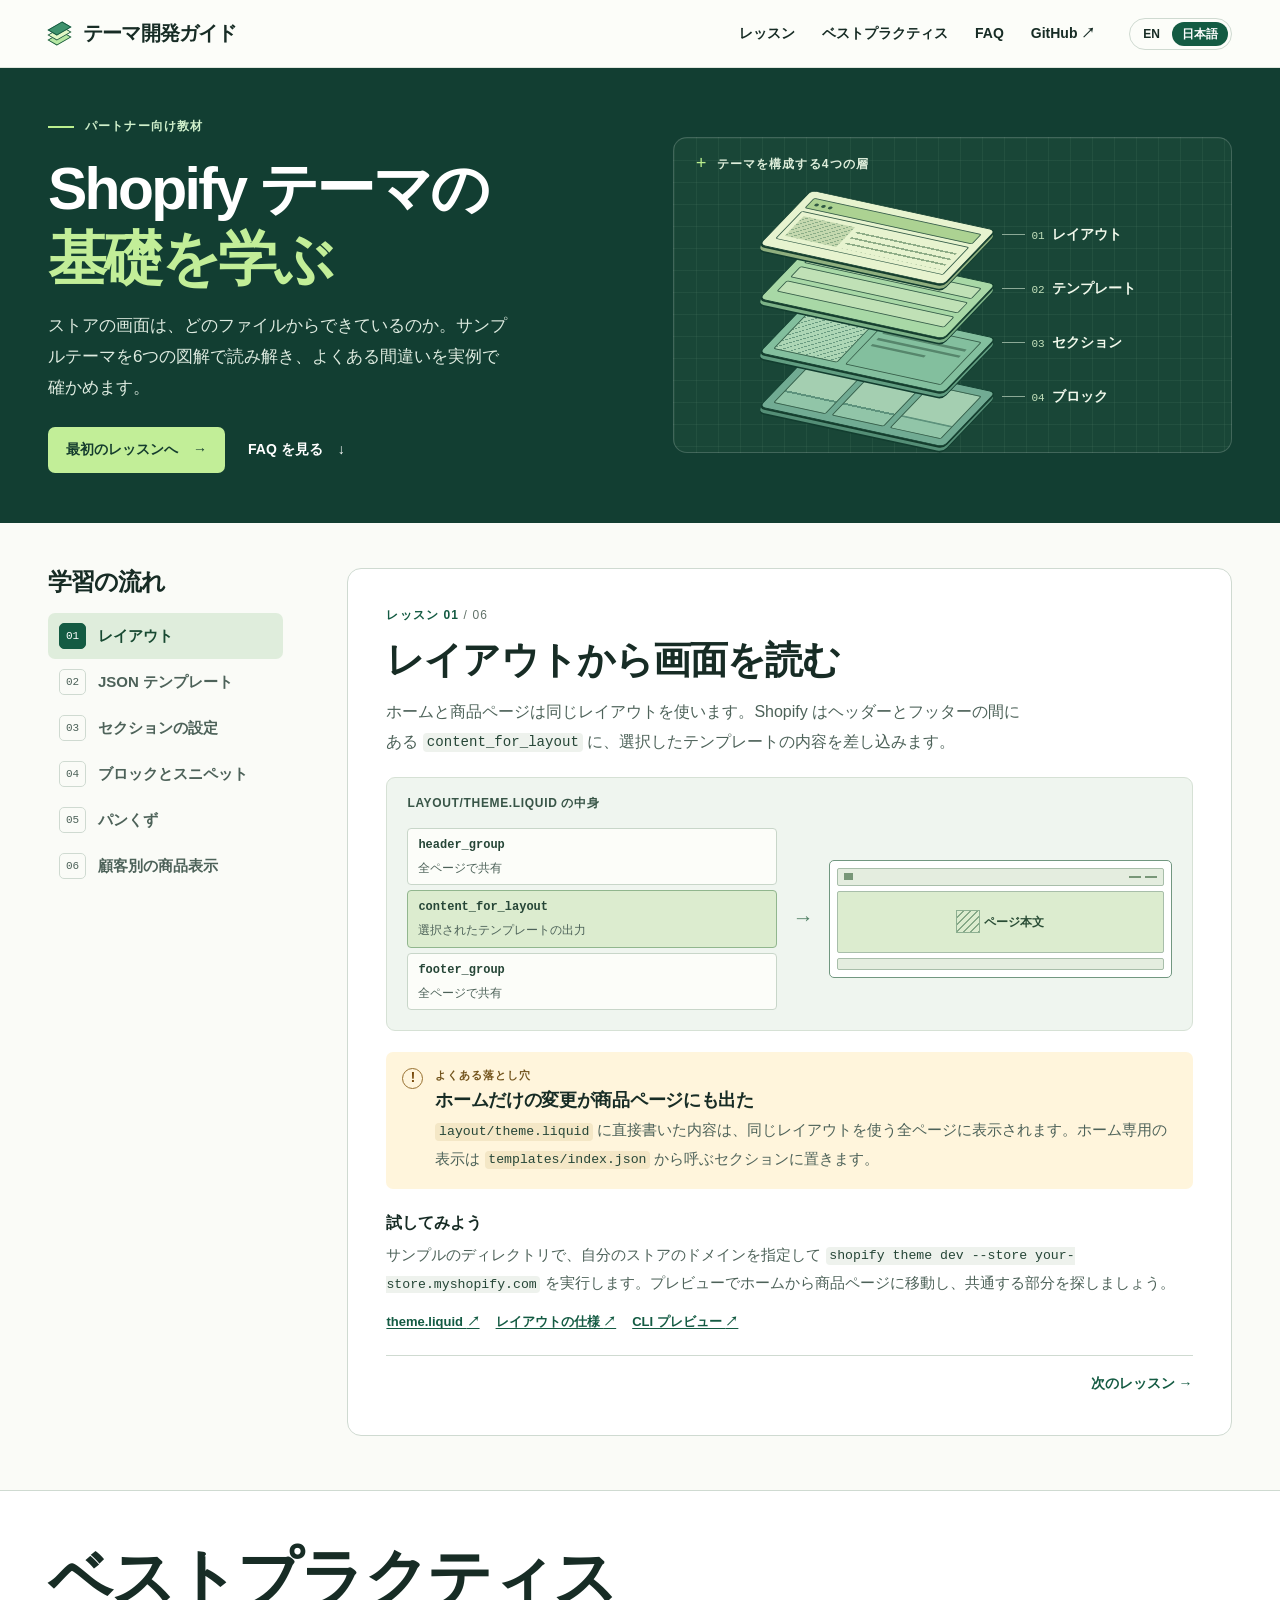
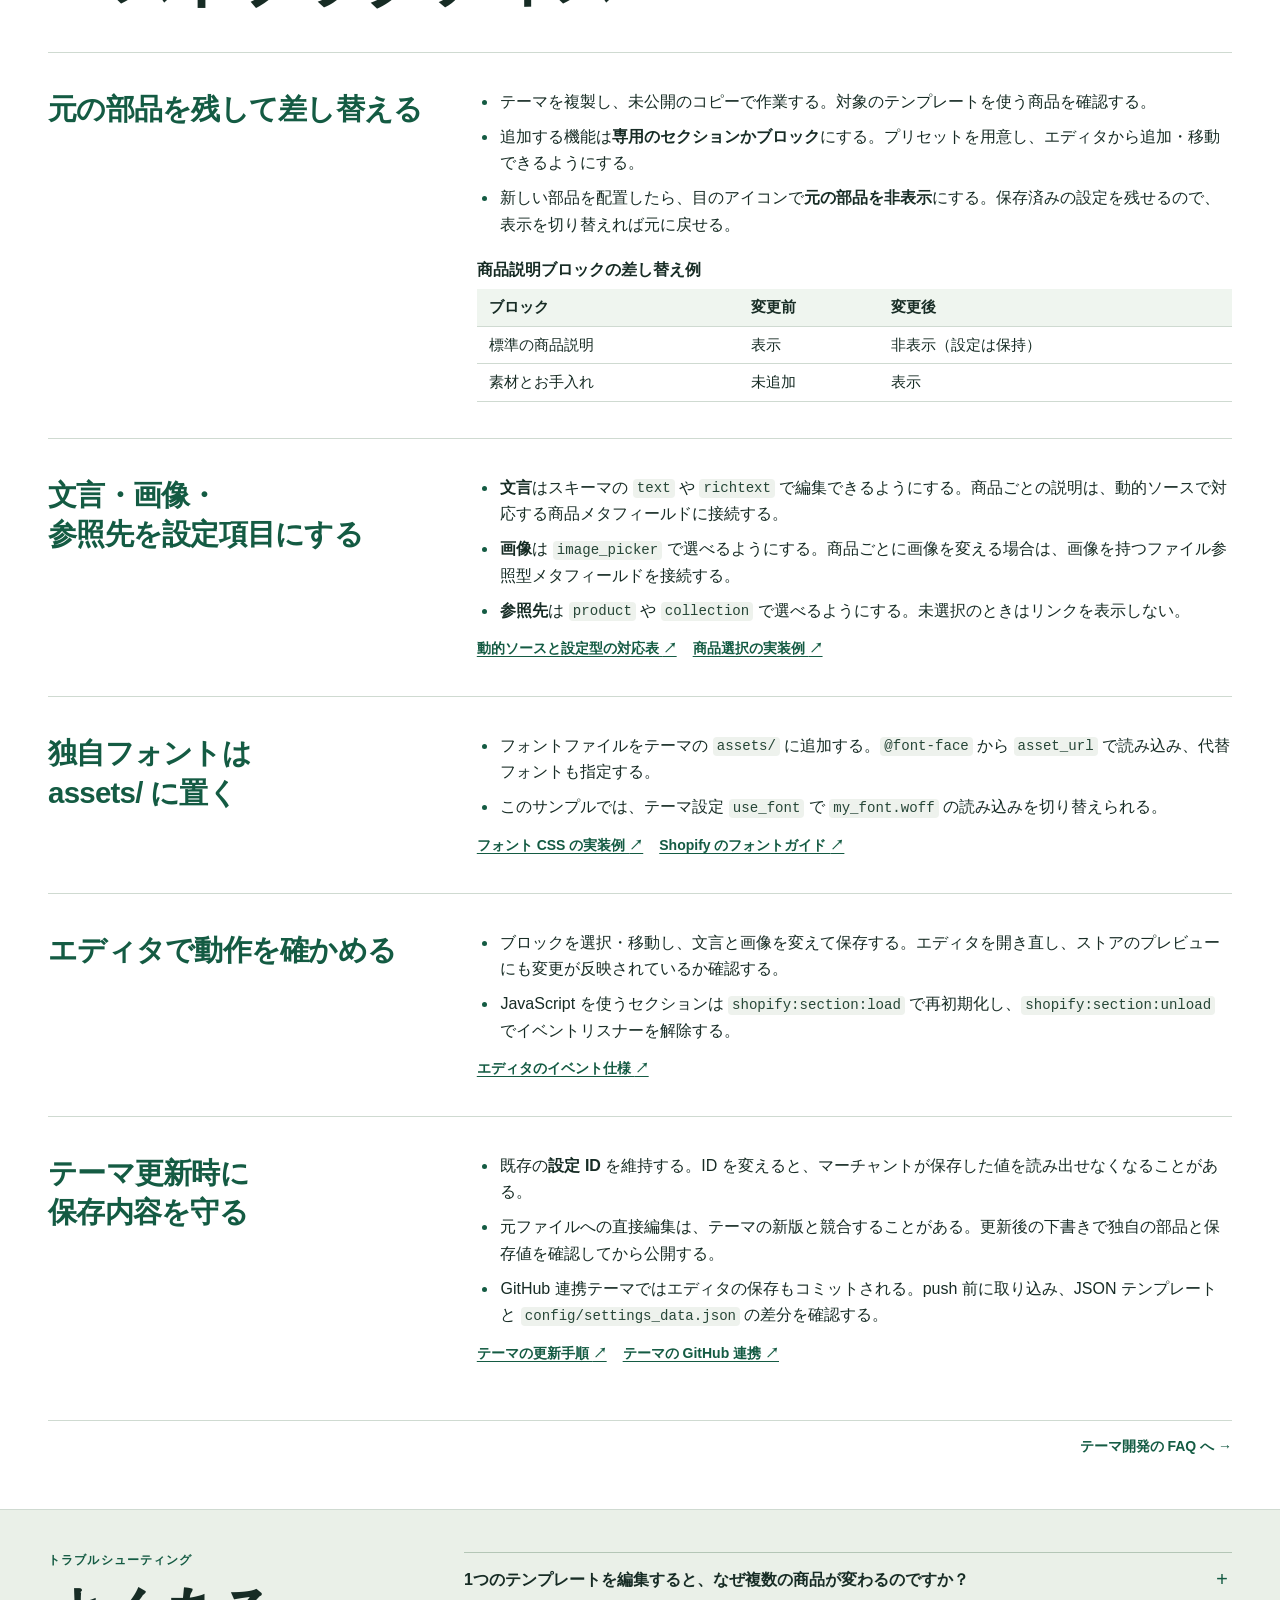
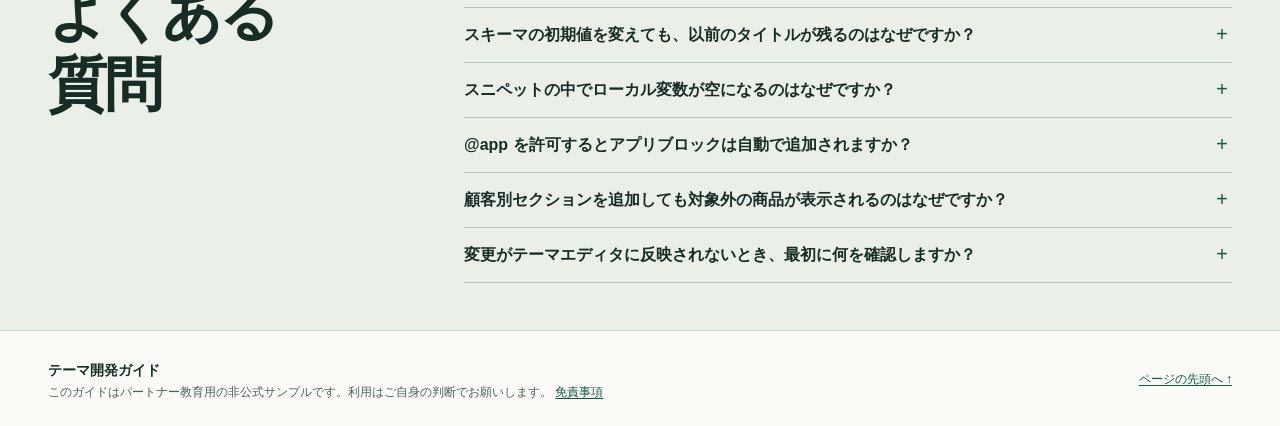
==== commit adc2f5b0: "Revert "Present theme best practices as four partner guidelines" This reverts commit 96a99fbe25287cf" ====
--- a/ja/index.html
+++ b/ja/index.html
@@ -566,24 +566,193 @@
         </div>
       </div>
       <section class="practices" id="best-practices" aria-labelledby="practices-title">
-        <h2 class="wrap" id="practices-title">ベストプラクティス</h2>
-        <ul class="wrap practice-points">
-          <li>
-            <strong>既存のテーマファイルは上書きしない。</strong
-            >新しいセクションやブロックを追加し、元のものはテーマエディタで非表示にする。元ファイルを直接書き換えると、エディタで保存した設定が反映されなくなったり、テーマ更新時に修正が競合したりすることがある。
-          </li>
-          <li>
-            <strong>カスタマイズはセクションやブロックとして実装する。</strong
-            >管理画面の［オンラインストア］からテーマエディタを開き、部品の追加・移動・編集と、保存した変更の反映を確認する。
-          </li>
-          <li>
-            <strong>テキスト・参照データ・画像はスキーマで設定項目にする。</strong
-            >商品ごとに値を変える場合は対応する動的ソースを接続し、マーチャントがコードを編集せずにテーマエディタで更新できるようにする。
-          </li>
-          <li>
-            <strong>独自フォントはテーマの <code>assets/</code> に置く。</strong>
-          </li>
-        </ul>
+        <div class="wrap">
+          <h2 id="practices-title">ベストプラクティス</h2>
+          <section class="practice-topic">
+            <h3>元の部品を残して<wbr />差し替える</h3>
+            <div>
+              <ul class="practice-points">
+                <li>
+                  テーマを複製し、未公開のコピーで作業する。対象のテンプレートを使う商品を確認する。
+                </li>
+                <li>
+                  追加する機能は<strong>専用のセクションかブロック</strong>にする。プリセットを用意し、エディタから追加・移動できるようにする。
+                </li>
+                <li>
+                  新しい部品を配置したら、目のアイコンで<strong>元の部品を非表示</strong>にする。保存済みの設定を残せるので、表示を切り替えれば元に戻せる。
+                </li>
+              </ul>
+              <table class="practice-example">
+                <caption>
+                  商品説明ブロックの差し替え例
+                </caption>
+                <thead>
+                  <tr>
+                    <th scope="col">ブロック</th>
+                    <th scope="col">変更前</th>
+                    <th scope="col">変更後</th>
+                  </tr>
+                </thead>
+                <tbody>
+                  <tr>
+                    <th scope="row">標準の商品説明</th>
+                    <td>表示</td>
+                    <td>非表示（設定は保持）</td>
+                  </tr>
+                  <tr>
+                    <th scope="row">素材とお手入れ</th>
+                    <td>未追加</td>
+                    <td>表示</td>
+                  </tr>
+                </tbody>
+              </table>
+            </div>
+          </section>
+          <section class="practice-topic">
+            <h3>文言・画像・参照先を<wbr />設定項目にする</h3>
+            <div>
+              <ul class="practice-points">
+                <li>
+                  <strong>文言</strong>はスキーマの <code>text</code> や
+                  <code>richtext</code>
+                  で編集できるようにする。商品ごとの説明は、動的ソースで対応する商品メタフィールドに接続する。
+                </li>
+                <li>
+                  <strong>画像</strong>は
+                  <code>image_picker</code>
+                  で選べるようにする。商品ごとに画像を変える場合は、画像を持つファイル参照型メタフィールドを接続する。
+                </li>
+                <li>
+                  <strong>参照先</strong>は <code>product</code> や
+                  <code>collection</code> で選べるようにする。未選択のときはリンクを表示しない。
+                </li>
+              </ul>
+              <ul class="source-links">
+                <li>
+                  <a
+                    href="https://shopify.dev/docs/storefronts/themes/architecture/settings/dynamic-sources"
+                    target="_blank"
+                    rel="noopener"
+                    aria-describedby="external-link-note"
+                    >動的ソースと設定型の対応表 <span aria-hidden="true">↗</span></a
+                  >
+                </li>
+                <li>
+                  <a
+                    href="https://github.com/benzookapi/shopify-barebone-theme-sample/blob/main/blocks/product_card.liquid"
+                    target="_blank"
+                    rel="noopener"
+                    aria-describedby="external-link-note"
+                    >商品選択の実装例 <span aria-hidden="true">↗</span></a
+                  >
+                </li>
+              </ul>
+            </div>
+          </section>
+          <section class="practice-topic">
+            <h3>独自フォントは<wbr /> assets/ に置く</h3>
+            <div>
+              <ul class="practice-points">
+                <li>
+                  フォントファイルをテーマの <code>assets/</code> に追加する。<code>@font-face</code> から
+                  <code>asset_url</code> で読み込み、代替フォントも指定する。
+                </li>
+                <li>
+                  このサンプルでは、テーマ設定 <code>use_font</code> で
+                  <code>my_font.woff</code> の読み込みを切り替えられる。
+                </li>
+              </ul>
+              <ul class="source-links">
+                <li>
+                  <a
+                    href="https://github.com/benzookapi/shopify-barebone-theme-sample/blob/main/assets/my_font.css.liquid"
+                    target="_blank"
+                    rel="noopener"
+                    aria-describedby="external-link-note"
+                    >フォント CSS の実装例 <span aria-hidden="true">↗</span></a
+                  >
+                </li>
+                <li>
+                  <a
+                    href="https://shopify.dev/docs/storefronts/themes/best-practices/performance/self-host-web-fonts"
+                    target="_blank"
+                    rel="noopener"
+                    aria-describedby="external-link-note"
+                    >Shopify のフォントガイド <span aria-hidden="true">↗</span></a
+                  >
+                </li>
+              </ul>
+            </div>
+          </section>
+          <section class="practice-topic">
+            <h3>エディタで<wbr />動作を確かめる</h3>
+            <div>
+              <ul class="practice-points">
+                <li>
+                  ブロックを選択・移動し、文言と画像を変えて保存する。エディタを開き直し、ストアのプレビューにも変更が反映されているか確認する。
+                </li>
+                <li>
+                  JavaScript を使うセクションは <code>shopify:section:load</code> で再初期化し、<code
+                    >shopify:section:unload</code
+                  >
+                  でイベントリスナーを解除する。
+                </li>
+              </ul>
+              <ul class="source-links">
+                <li>
+                  <a
+                    href="https://shopify.dev/docs/storefronts/themes/best-practices/editor/integrate-sections-and-blocks"
+                    target="_blank"
+                    rel="noopener"
+                    aria-describedby="external-link-note"
+                    >エディタのイベント仕様 <span aria-hidden="true">↗</span></a
+                  >
+                </li>
+              </ul>
+            </div>
+          </section>
+          <section class="practice-topic">
+            <h3>テーマ更新時に<wbr />保存内容を守る</h3>
+            <div>
+              <ul class="practice-points">
+                <li>
+                  既存の<strong>設定 ID</strong> を維持する。ID
+                  を変えると、マーチャントが保存した値を読み出せなくなることがある。
+                </li>
+                <li>
+                  元ファイルへの直接編集は、テーマの新版と競合することがある。更新後の下書きで独自の部品と保存値を確認してから公開する。
+                </li>
+                <li>
+                  GitHub 連携テーマではエディタの保存もコミットされる。push 前に取り込み、JSON テンプレートと
+                  <code>config/settings_data.json</code> の差分を確認する。
+                </li>
+              </ul>
+              <ul class="source-links">
+                <li>
+                  <a
+                    href="https://help.shopify.com/ja/manual/online-store/themes/managing-themes/updating-themes"
+                    target="_blank"
+                    rel="noopener"
+                    aria-describedby="external-link-note"
+                    >テーマの更新手順 <span aria-hidden="true">↗</span></a
+                  >
+                </li>
+                <li>
+                  <a
+                    href="https://shopify.dev/docs/storefronts/themes/tools/github"
+                    target="_blank"
+                    rel="noopener"
+                    aria-describedby="external-link-note"
+                    >テーマの GitHub 連携 <span aria-hidden="true">↗</span></a
+                  >
+                </li>
+              </ul>
+            </div>
+          </section>
+          <nav class="pager" aria-label="ベストプラクティス">
+            <a class="next" href="#faq">テーマ開発の FAQ へ <span aria-hidden="true">→</span></a>
+          </nav>
+        </div>
       </section>
       <section class="faq-band" id="faq" aria-labelledby="faq-title">
         <div class="wrap faq-grid">
--- a/docs/theme-guide.css
+++ b/docs/theme-guide.css
@@ -182,10 +182,19 @@
   margin-bottom: clamp(20px, 3vw, 36px); font-size: clamp(2.1rem, 8.6vw, 4rem);
   line-height: 1.15; letter-spacing: -.045em;
 }
+.practice-topic { display: grid; grid-template-columns: minmax(0, 1fr) minmax(0, 2fr); gap: clamp(24px, 4vw, 56px); padding-block: clamp(22px, 3vw, 36px); border-top: 1px solid var(--line); }
+.practice-topic h3 { color: var(--green); font-size: clamp(1.45rem, 2.3vw, 2rem); line-height: 1.35; letter-spacing: -.025em; text-wrap: balance; }
+html[lang="ja"] .practice-topic h3 { word-break: keep-all; }
 .practice-points { padding-inline-start: 1.3em; list-style-type: disc; font-size: clamp(1rem, 1.25vw, 1.125rem); line-height: 1.65; }
-.practice-points li { max-width: 52em; padding-inline-start: .18em; }
-.practice-points li + li { margin-top: 1em; }
+.practice-points li { padding-inline-start: .18em; }
+.practice-points li + li { margin-top: .55em; }
 .practice-points li::marker { color: var(--green); }
+.practice-example { margin-top: 20px; width: 100%; border-collapse: collapse; font-size: 15px; line-height: 1.5; text-align: start; }
+.practice-example caption { margin-bottom: 7px; color: var(--ink); text-align: start; font-size: 16px; font-weight: 700; }
+.practice-example th, .practice-example td { padding: 7px 12px; border-block-end: 1px solid var(--line); text-align: start; }
+.practice-example thead { background: var(--soft); }
+.practice-example tbody th { font-weight: 550; }
+.practices .source-links { margin: 14px 0 0; font-size: 14px; }
 .faq-band { background: #eaf0e8; border-block: 1px solid var(--line); }
 .faq-grid { padding-block: 42px 47px; display: grid; gap: 6%; grid-template-columns: minmax(0,.62fr) minmax(0,1.38fr); }
 .faq-grid header h2 { font-size: clamp(38px,4.6vw,61px); line-height: 1.03; letter-spacing: -.052em; margin-top: 10px; }
@@ -218,6 +227,7 @@
   .blueprint { width: 100%; }
   .model { max-width: 390px; }
   .workspace, .faq-grid { grid-template-columns: 1fr; gap: 22px; padding-block: 30px; }
+  .practice-topic { grid-template-columns: 1fr; gap: 12px; }
   .syllabus { position: static; }
   .syllabus ol { display: grid; grid-template-columns: repeat(2,minmax(0,1fr)); gap: 3px 6px; }
   .syllabus a { padding: 6px 7px; gap: 7px; font-size: 13px; }
@@ -228,6 +238,7 @@
   .wrap { width: calc(100% - 32px); }
   .mast-inner { justify-content: space-between; gap: 8px; }
   .top-nav { width: 100%; order: 3; margin: 0; gap: 19px; }
+  .practice-example th, .practice-example td { padding: 6px; }
   .eyebrow { margin-bottom: 14px; }
   .hero h1 { font-size: clamp(44px, 12.6vw, 56px); }
   .intro { font-size: 15px; }
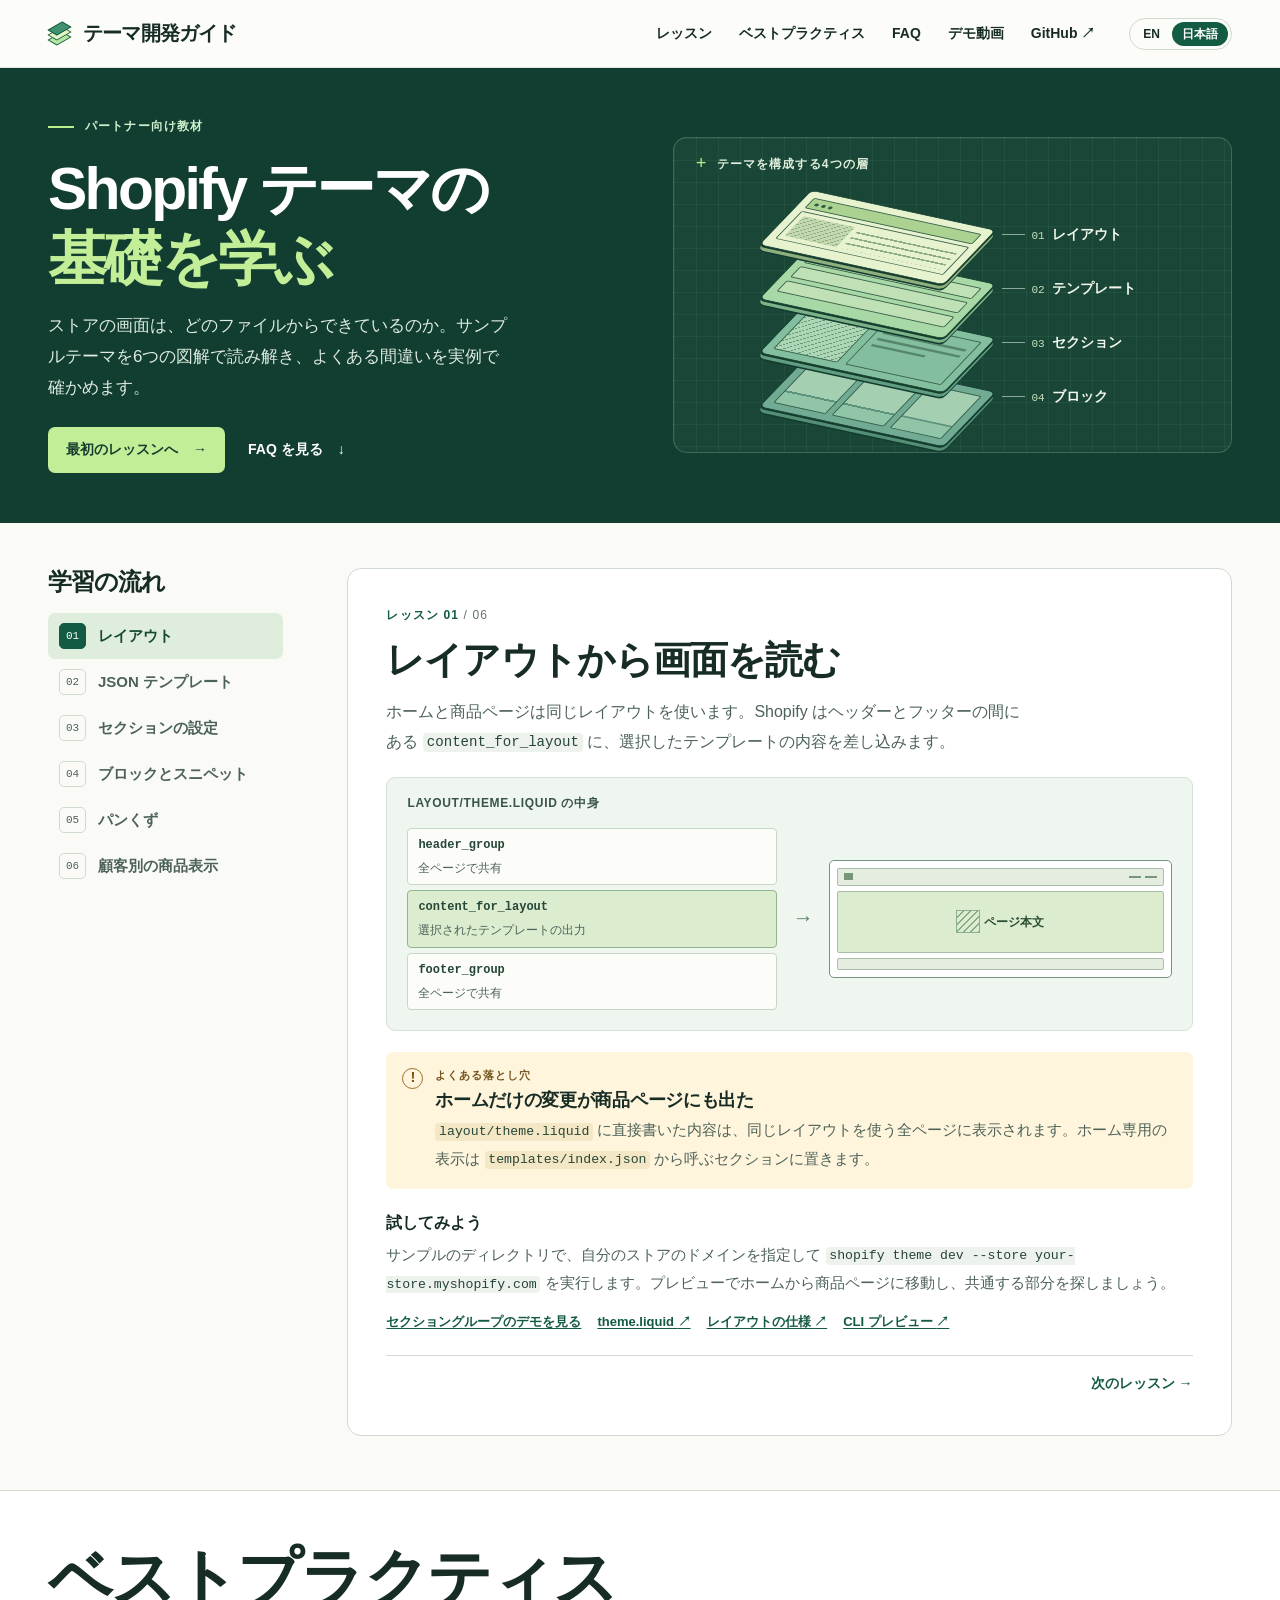
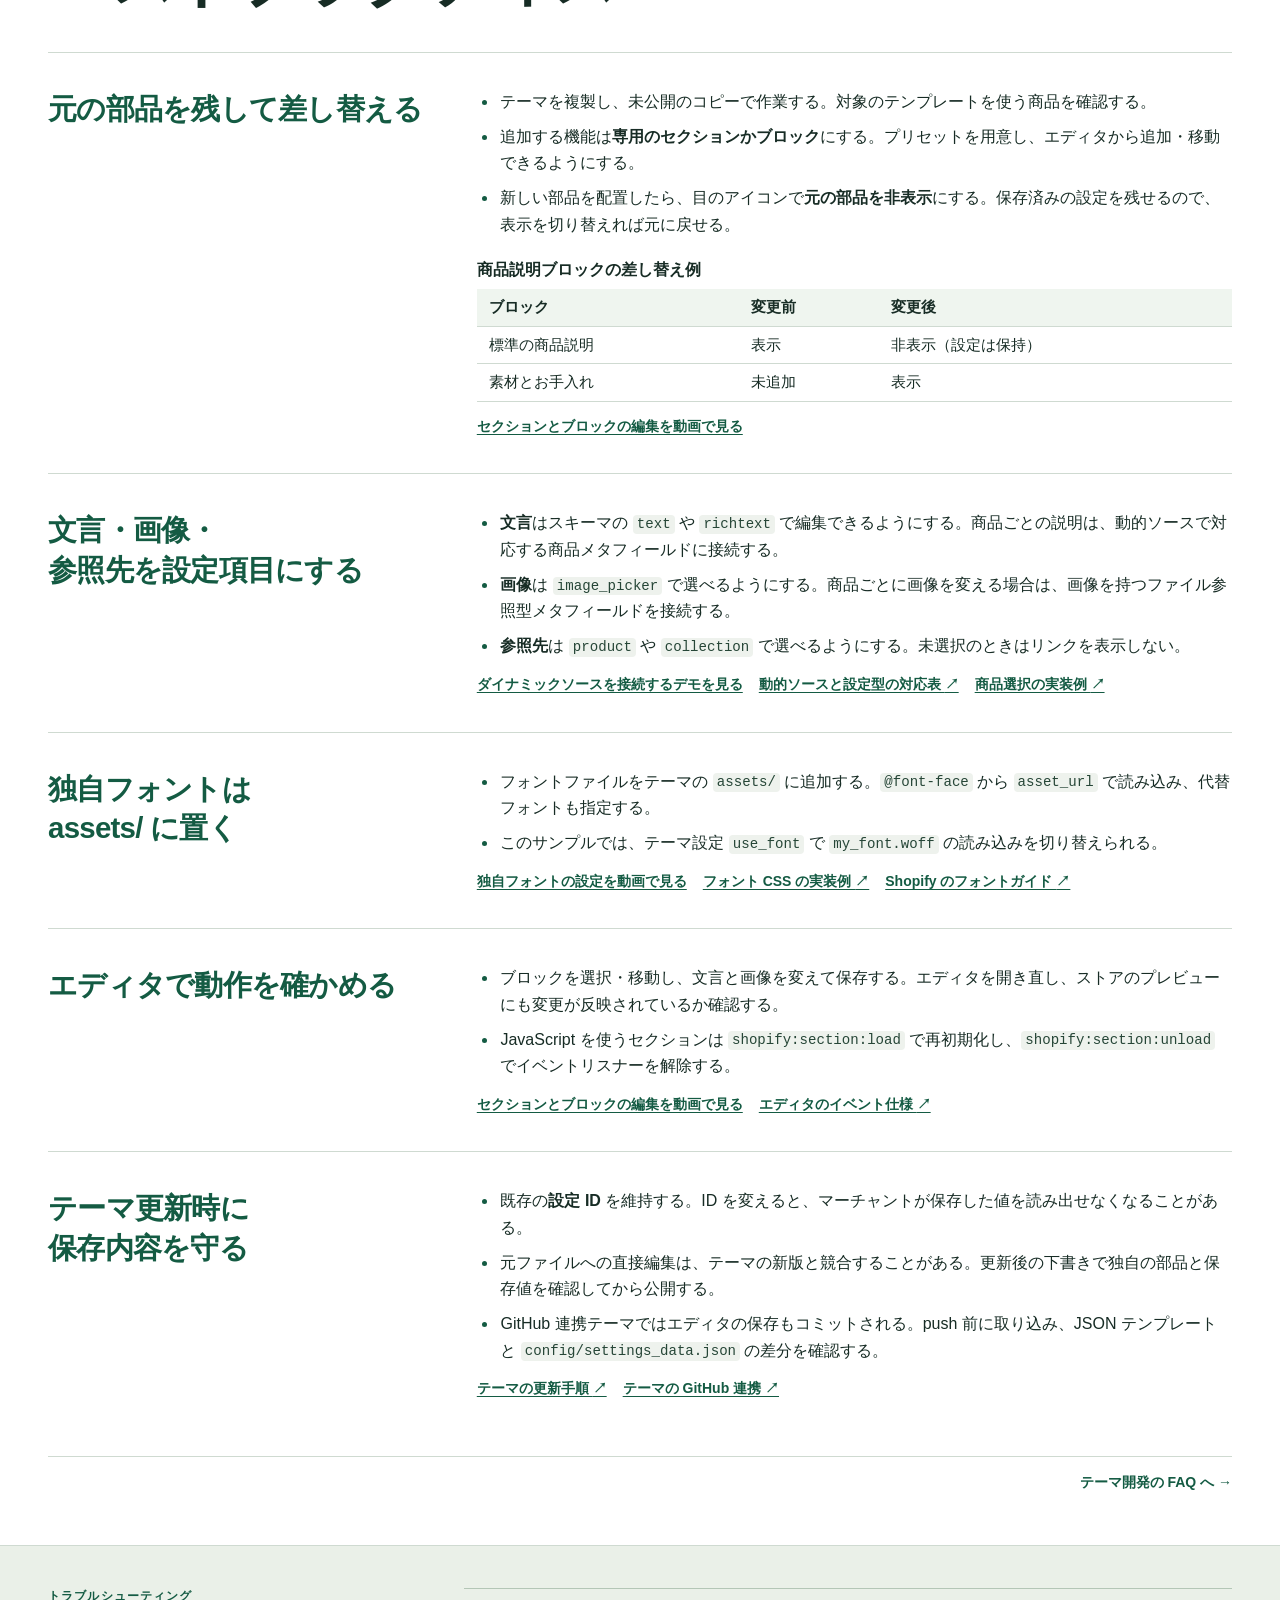
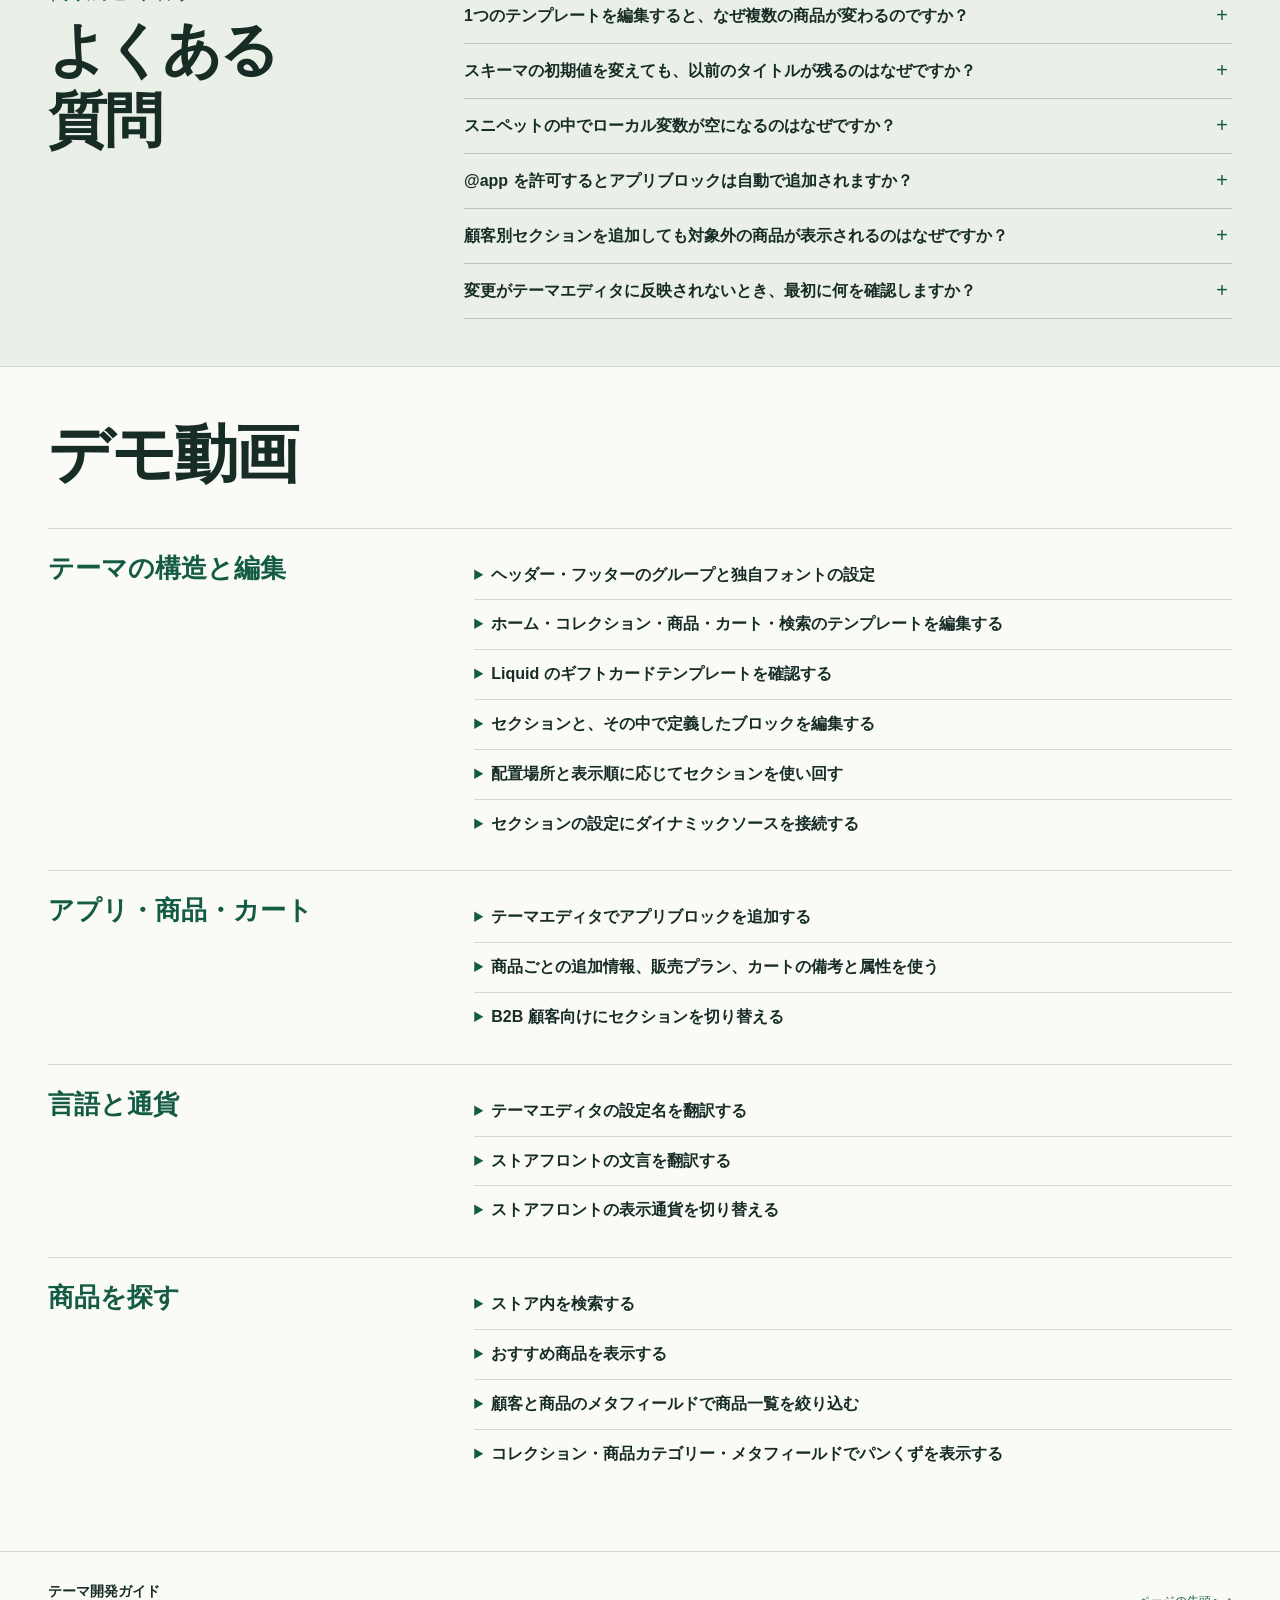
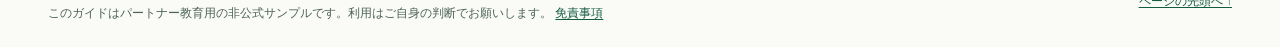
==== commit 0f7d421e: "Embed Wiki demos in the bilingual theme guide" ====
--- a/ja/index.html
+++ b/ja/index.html
@@ -30,6 +30,7 @@
         <nav class="top-nav" aria-label="ガイドのナビゲーション">
           <a href="#lessons">レッスン</a><a href="#best-practices">ベストプラクティス</a
           ><a href="#faq">FAQ</a>
+          <a href="#demos">デモ動画</a>
           <a
             href="https://github.com/benzookapi/shopify-barebone-theme-sample"
             target="_blank"
@@ -168,6 +169,7 @@
               </p>
             </div>
             <ul class="source-links">
+              <li><a href="#demo-layout">セクショングループのデモを見る</a></li>
               <li>
                 <a
                   href="https://github.com/benzookapi/shopify-barebone-theme-sample/blob/main/layout/theme.liquid"
@@ -254,6 +256,7 @@
               </p>
             </div>
             <ul class="source-links">
+              <li><a href="#demo-templates">テンプレート編集のデモを見る</a></li>
               <li>
                 <a
                   href="https://github.com/benzookapi/shopify-barebone-theme-sample/blob/main/templates/index.json"
@@ -316,6 +319,7 @@
               </p>
             </div>
             <ul class="source-links">
+              <li><a href="#demo-portable-sections">セクションの配置を動画で見る</a></li>
               <li>
                 <a
                   href="https://github.com/benzookapi/shopify-barebone-theme-sample/blob/main/sections/home_theme_blocks.liquid"
@@ -359,6 +363,7 @@
                   <dt>セクションブロック</dt>
                   <dd>
                     <code>my_type_3</code><span>ホームのセクション内で定義・描画する URL ブロック。</span>
+                    <a href="#demo-section-blocks">セクション専用ブロックのデモを見る</a>
                   </dd>
                 </div>
                 <div>
@@ -470,6 +475,7 @@
               </p>
             </div>
             <ul class="source-links">
+              <li><a href="#demo-breadcrumbs">パンくずのデモを見る</a></li>
               <li>
                 <a
                   href="https://github.com/benzookapi/shopify-barebone-theme-sample/blob/main/docs/breadcrumbs.md"
@@ -539,6 +545,7 @@
               </p>
             </div>
             <ul class="source-links">
+              <li><a href="#demo-customer-filtering">顧客別の商品表示を動画で見る</a></li>
               <li>
                 <a
                   href="https://github.com/benzookapi/shopify-barebone-theme-sample/blob/main/docs/customer-filtered-storefront.md"
@@ -606,6 +613,9 @@
                   </tr>
                 </tbody>
               </table>
+              <ul class="source-links">
+                <li><a href="#demo-section-blocks">セクションとブロックの編集を動画で見る</a></li>
+              </ul>
             </div>
           </section>
           <section class="practice-topic">
@@ -628,6 +638,7 @@
                 </li>
               </ul>
               <ul class="source-links">
+                <li><a href="#demo-dynamic-sources">ダイナミックソースを接続するデモを見る</a></li>
                 <li>
                   <a
                     href="https://shopify.dev/docs/storefronts/themes/architecture/settings/dynamic-sources"
@@ -663,6 +674,7 @@
                 </li>
               </ul>
               <ul class="source-links">
+                <li><a href="#demo-layout">独自フォントの設定を動画で見る</a></li>
                 <li>
                   <a
                     href="https://github.com/benzookapi/shopify-barebone-theme-sample/blob/main/assets/my_font.css.liquid"
@@ -699,6 +711,7 @@
                 </li>
               </ul>
               <ul class="source-links">
+                <li><a href="#demo-section-blocks">セクションとブロックの編集を動画で見る</a></li>
                 <li>
                   <a
                     href="https://shopify.dev/docs/storefronts/themes/best-practices/editor/integrate-sections-and-blocks"
@@ -776,6 +789,7 @@
                   aria-describedby="external-link-note"
                   >動的ソースの仕様 <span aria-hidden="true">↗</span></a
                 >
+                <a href="#demo-dynamic-sources">ダイナミックソースのデモを見る</a>
               </div>
             </details>
             <details id="faq-settings">
@@ -793,6 +807,7 @@
                   aria-describedby="external-link-note"
                   >ホームのテンプレート <span aria-hidden="true">↗</span></a
                 >
+                <a href="#demo-templates">テンプレート編集のデモを見る</a>
               </div>
             </details>
             <details id="faq-snippet">
@@ -826,6 +841,7 @@
                   aria-describedby="external-link-note"
                   >アプリブロックの仕様 <span aria-hidden="true">↗</span></a
                 >
+                <a href="#demo-app-blocks">アプリブロックを追加するデモを見る</a>
               </div>
             </details>
             <details id="faq-listing">
@@ -841,6 +857,7 @@
                   aria-describedby="external-link-note"
                   >顧客別表示の設定手順 <span aria-hidden="true">↗</span></a
                 >
+                <a href="#demo-customer-filtering">顧客別の商品表示を動画で見る</a>
               </div>
             </details>
             <details id="faq-sync">
@@ -861,6 +878,223 @@
               </div>
             </details>
           </div>
+        </div>
+      </section>
+      <section class="demos" id="demos" aria-labelledby="demos-title">
+        <div class="wrap">
+          <h2 id="demos-title">デモ動画</h2>
+          <section class="demo-group">
+            <h3>テーマの構造と編集</h3>
+            <div>
+              <details id="demo-layout" name="theme-demos">
+                <summary id="demo-layout-title">ヘッダー・フッターのグループと独自フォントの設定</summary>
+                <video
+                  aria-labelledby="demo-layout-title"
+                  controls playsinline preload="none"
+                  src="https://user-images.githubusercontent.com/899580/268196809-d40586e7-1cd2-42fd-a1c4-33f3fb9add99.mp4"
+                ></video>
+                <a
+                  href="https://github.com/shopify-apac-ts/shopify-barebone-theme-sample/wiki#header--body--footer-parts-with-section-groups-and-theme-global-setting-to-apply-your-local-fonts"
+                  target="_blank" rel="noopener" aria-describedby="external-link-note"
+                  >このデモを Wiki で見る <span aria-hidden="true">↗</span></a>
+              </details>
+              <details id="demo-templates" name="theme-demos">
+                <summary id="demo-templates-title">ホーム・コレクション・商品・カート・検索のテンプレートを編集する</summary>
+                <video
+                  aria-labelledby="demo-templates-title"
+                  controls playsinline preload="none"
+                  src="https://user-images.githubusercontent.com/899580/268199790-ae6dcca5-8644-4319-b969-776398afea08.mp4"
+                ></video>
+                <a
+                  href="https://github.com/shopify-apac-ts/shopify-barebone-theme-sample/wiki#home-index-collection-product-cart-and-search-page-editing"
+                  target="_blank" rel="noopener" aria-describedby="external-link-note"
+                  >このデモを Wiki で見る <span aria-hidden="true">↗</span></a>
+              </details>
+              <details id="demo-gift-card" name="theme-demos">
+                <summary id="demo-gift-card-title">Liquid のギフトカードテンプレートを確認する</summary>
+                <video
+                  aria-labelledby="demo-gift-card-title"
+                  controls playsinline preload="none"
+                  src="https://user-images.githubusercontent.com/899580/268201447-64e8cdf0-f186-4fc8-bf39-b8c9cfb05612.mp4"
+                ></video>
+                <a
+                  href="https://github.com/shopify-apac-ts/shopify-barebone-theme-sample/wiki#gift-card-template-which-is-not-a-json-but-a-liquid-file-separated-from-others"
+                  target="_blank" rel="noopener" aria-describedby="external-link-note"
+                  >このデモを Wiki で見る <span aria-hidden="true">↗</span></a>
+              </details>
+              <details id="demo-section-blocks" name="theme-demos">
+                <summary id="demo-section-blocks-title">セクションと、その中で定義したブロックを編集する</summary>
+                <video
+                  aria-labelledby="demo-section-blocks-title"
+                  controls playsinline preload="none"
+                  src="https://user-images.githubusercontent.com/899580/268204557-ab13b0dd-3ec0-41be-a190-eff18e04dfb2.mp4"
+                ></video>
+                <a
+                  href="https://github.com/shopify-apac-ts/shopify-barebone-theme-sample/wiki#how-sections-and-section-local-blocks-work"
+                  target="_blank" rel="noopener" aria-describedby="external-link-note"
+                  >このデモを Wiki で見る <span aria-hidden="true">↗</span></a>
+              </details>
+              <details id="demo-portable-sections" name="theme-demos">
+                <summary id="demo-portable-sections-title">配置場所と表示順に応じてセクションを使い回す</summary>
+                <video
+                  aria-labelledby="demo-portable-sections-title"
+                  controls playsinline preload="none"
+                  src="https://user-images.githubusercontent.com/899580/270356872-30af3d88-93b8-4f57-b0a3-a4bb3ca14d9f.mp4"
+                ></video>
+                <a
+                  href="https://github.com/shopify-apac-ts/shopify-barebone-theme-sample/wiki#how-to-create-a-portable-section-with-section-index-and-location"
+                  target="_blank" rel="noopener" aria-describedby="external-link-note"
+                  >このデモを Wiki で見る <span aria-hidden="true">↗</span></a>
+              </details>
+              <details id="demo-dynamic-sources" name="theme-demos">
+                <summary id="demo-dynamic-sources-title">セクションの設定にダイナミックソースを接続する</summary>
+                <video
+                  aria-labelledby="demo-dynamic-sources-title"
+                  controls playsinline preload="none"
+                  src="https://user-images.githubusercontent.com/899580/268211274-783fc6d9-51eb-43be-b3fe-945ed7f30d70.mp4"
+                ></video>
+                <a
+                  href="https://github.com/shopify-apac-ts/shopify-barebone-theme-sample/wiki#how-section-schema-settings-get-changed-with-dynamic-sources-and-applied-to-the-storefront"
+                  target="_blank" rel="noopener" aria-describedby="external-link-note"
+                  >このデモを Wiki で見る <span aria-hidden="true">↗</span></a>
+              </details>
+            </div>
+          </section>
+          <section class="demo-group">
+            <h3>アプリ・商品・カート</h3>
+            <div>
+              <details id="demo-app-blocks" name="theme-demos">
+                <summary id="demo-app-blocks-title">テーマエディタでアプリブロックを追加する</summary>
+                <video
+                  aria-labelledby="demo-app-blocks-title"
+                  controls playsinline preload="none"
+                  src="https://user-images.githubusercontent.com/899580/268217781-3e964914-c78b-4a21-99e2-868cb3e3c735.mp4"
+                ></video>
+                <a
+                  href="https://github.com/shopify-apac-ts/shopify-barebone-theme-sample/wiki#work-with-theme-app-extensions"
+                  target="_blank" rel="noopener" aria-describedby="external-link-note"
+                  >このデモを Wiki で見る <span aria-hidden="true">↗</span></a>
+              </details>
+              <details id="demo-cart" name="theme-demos">
+                <summary id="demo-cart-title">商品ごとの追加情報、販売プラン、カートの備考と属性を使う</summary>
+                <video
+                  aria-labelledby="demo-cart-title"
+                  controls playsinline preload="none"
+                  src="https://user-images.githubusercontent.com/899580/268228509-d46b2fb2-1ad9-4f04-a219-66ff151415df.mp4"
+                ></video>
+                <a
+                  href="https://github.com/shopify-apac-ts/shopify-barebone-theme-sample/wiki#work-with-line-item-properties-selling-plans-cart-notes-and-attributes"
+                  target="_blank" rel="noopener" aria-describedby="external-link-note"
+                  >このデモを Wiki で見る <span aria-hidden="true">↗</span></a>
+              </details>
+              <details id="demo-b2b" name="theme-demos">
+                <summary id="demo-b2b-title">B2B 顧客向けにセクションを切り替える</summary>
+                <video
+                  aria-labelledby="demo-b2b-title"
+                  controls playsinline preload="none"
+                  src="https://user-images.githubusercontent.com/899580/268231898-db67153e-ab58-4173-ac82-3dc997611ab2.mp4"
+                ></video>
+                <a
+                  href="https://github.com/shopify-apac-ts/shopify-barebone-theme-sample/wiki#work-with-store-contextualization-for-b2b"
+                  target="_blank" rel="noopener" aria-describedby="external-link-note"
+                  >このデモを Wiki で見る <span aria-hidden="true">↗</span></a>
+              </details>
+            </div>
+          </section>
+          <section class="demo-group">
+            <h3>言語と通貨</h3>
+            <div>
+              <details id="demo-editor-language" name="theme-demos">
+                <summary id="demo-editor-language-title">テーマエディタの設定名を翻訳する</summary>
+                <video
+                  aria-labelledby="demo-editor-language-title"
+                  controls playsinline preload="none"
+                  src="https://user-images.githubusercontent.com/899580/268477363-7d934318-9f51-41af-b1ca-0926e35a0a8d.mp4"
+                ></video>
+                <a
+                  href="https://github.com/shopify-apac-ts/shopify-barebone-theme-sample/wiki#theme-editor-localization"
+                  target="_blank" rel="noopener" aria-describedby="external-link-note"
+                  >このデモを Wiki で見る <span aria-hidden="true">↗</span></a>
+              </details>
+              <details id="demo-storefront-language" name="theme-demos">
+                <summary id="demo-storefront-language-title">ストアフロントの文言を翻訳する</summary>
+                <video
+                  aria-labelledby="demo-storefront-language-title"
+                  controls playsinline preload="none"
+                  src="https://user-images.githubusercontent.com/899580/268477545-f73eeada-be6a-4ce5-8892-7166e0f3bbb9.mp4"
+                ></video>
+                <a
+                  href="https://github.com/shopify-apac-ts/shopify-barebone-theme-sample/wiki#storefront-localization"
+                  target="_blank" rel="noopener" aria-describedby="external-link-note"
+                  >このデモを Wiki で見る <span aria-hidden="true">↗</span></a>
+              </details>
+              <details id="demo-currency" name="theme-demos">
+                <summary id="demo-currency-title">ストアフロントの表示通貨を切り替える</summary>
+                <video
+                  aria-labelledby="demo-currency-title"
+                  controls playsinline preload="none"
+                  src="https://user-images.githubusercontent.com/899580/268477696-0519a47a-d565-472b-94e0-734414c20d38.mp4"
+                ></video>
+                <a
+                  href="https://github.com/shopify-apac-ts/shopify-barebone-theme-sample/wiki#currency-change"
+                  target="_blank" rel="noopener" aria-describedby="external-link-note"
+                  >このデモを Wiki で見る <span aria-hidden="true">↗</span></a>
+              </details>
+            </div>
+          </section>
+          <section class="demo-group">
+            <h3>商品を探す</h3>
+            <div>
+              <details id="demo-search" name="theme-demos">
+                <summary id="demo-search-title">ストア内を検索する</summary>
+                <video
+                  aria-labelledby="demo-search-title"
+                  controls playsinline preload="none"
+                  src="https://user-images.githubusercontent.com/899580/268477921-5cd65a8b-05b5-4faa-8b3a-148fe4a8d62f.mp4"
+                ></video>
+                <a
+                  href="https://github.com/shopify-apac-ts/shopify-barebone-theme-sample/wiki#storefront-search"
+                  target="_blank" rel="noopener" aria-describedby="external-link-note"
+                  >このデモを Wiki で見る <span aria-hidden="true">↗</span></a>
+              </details>
+              <details id="demo-recommendations" name="theme-demos">
+                <summary id="demo-recommendations-title">おすすめ商品を表示する</summary>
+                <video
+                  aria-labelledby="demo-recommendations-title"
+                  controls playsinline preload="none"
+                  src="https://user-images.githubusercontent.com/899580/268478090-a213f618-787b-4f01-9f32-3246725d28be.mp4"
+                ></video>
+                <a
+                  href="https://github.com/shopify-apac-ts/shopify-barebone-theme-sample/wiki#product-recommendation"
+                  target="_blank" rel="noopener" aria-describedby="external-link-note"
+                  >このデモを Wiki で見る <span aria-hidden="true">↗</span></a>
+              </details>
+              <details id="demo-customer-filtering" name="theme-demos">
+                <summary id="demo-customer-filtering-title">顧客と商品のメタフィールドで商品一覧を絞り込む</summary>
+                <video
+                  aria-labelledby="demo-customer-filtering-title"
+                  controls playsinline preload="none"
+                  src="https://github.com/user-attachments/assets/7b5f8c67-ead2-47ff-83d9-fd132f1f96f7"
+                ></video>
+                <a
+                  href="https://github.com/shopify-apac-ts/shopify-barebone-theme-sample/wiki#customer-specific-product-filtering-with-metafields-member-only-storefront"
+                  target="_blank" rel="noopener" aria-describedby="external-link-note"
+                  >このデモを Wiki で見る <span aria-hidden="true">↗</span></a>
+              </details>
+              <details id="demo-breadcrumbs" name="theme-demos">
+                <summary id="demo-breadcrumbs-title">コレクション・商品カテゴリー・メタフィールドでパンくずを表示する</summary>
+                <video
+                  aria-labelledby="demo-breadcrumbs-title"
+                  controls playsinline preload="none"
+                  src="https://github.com/user-attachments/assets/d0950720-6bdf-42c1-b5e2-683ed9552cf5"
+                ></video>
+                <a
+                  href="https://github.com/shopify-apac-ts/shopify-barebone-theme-sample/wiki#breadcrumb-menu-with-collections-product-categories-and-metafields"
+                  target="_blank" rel="noopener" aria-describedby="external-link-note"
+                  >このデモを Wiki で見る <span aria-hidden="true">↗</span></a>
+              </details>
+            </div>
+          </section>
         </div>
       </section>
     </main>
--- a/docs/theme-guide.css
+++ b/docs/theme-guide.css
@@ -178,7 +178,7 @@
 .pager a:hover { text-decoration: underline; }
 .pager .next { margin-left: auto; }
 .practices { padding-block: clamp(32px, 4vw, 60px); border-top: 1px solid var(--line); background: white; scroll-margin-top: 14px; }
-.practices h2 {
+.practices h2, .demos h2 {
   margin-bottom: clamp(20px, 3vw, 36px); font-size: clamp(2.1rem, 8.6vw, 4rem);
   line-height: 1.15; letter-spacing: -.045em;
 }
@@ -207,6 +207,15 @@
 .questions details[open] summary::after { content: "−"; }
 .questions details > div { padding: 0 24px 17px 0; font-size: 15px; }
 .questions details a { display: inline-block; margin-top: 8px; font-size: 13px; font-weight: 650; }
+.questions details a + a { margin-inline-start: 1em; }
+.demos { padding-block: clamp(32px, 4vw, 60px); border-bottom: 1px solid var(--line); scroll-margin-top: 18px; }
+.demo-group { display: grid; grid-template-columns: minmax(0, 1fr) minmax(0, 2fr); gap: 4%; padding-block: 22px; border-top: 1px solid var(--line); }
+.demo-group h3 { color: var(--green); font-size: clamp(1.25rem, 2vw, 1.65rem); line-height: 1.35; }
+.demo-group details + details { border-top: 1px solid var(--line); }
+.demo-group summary { padding-block: 12px; cursor: pointer; font-weight: 650; }
+.demo-group summary::marker { color: var(--green); }
+.demo-group video { display: block; width: 100%; aspect-ratio: 16 / 9; background: #101815; border-radius: 6px; }
+.demo-group details a { display: inline-block; margin-block: 10px 16px; font-size: 14px; }
 .site-footer { display: flex; gap: 20px; align-items: center; justify-content: space-between; padding-block: 27px; color: var(--muted); }
 .site-footer strong { font-size: 14px; color: var(--ink); }
 .site-footer p, .site-footer > a { font-size: 12px; }
@@ -228,6 +237,7 @@
   .model { max-width: 390px; }
   .workspace, .faq-grid { grid-template-columns: 1fr; gap: 22px; padding-block: 30px; }
   .practice-topic { grid-template-columns: 1fr; gap: 12px; }
+  .demo-group { grid-template-columns: 1fr; gap: 8px; }
   .syllabus { position: static; }
   .syllabus ol { display: grid; grid-template-columns: repeat(2,minmax(0,1fr)); gap: 3px 6px; }
   .syllabus a { padding: 6px 7px; gap: 7px; font-size: 13px; }
@@ -237,7 +247,7 @@
 @media (max-width: 510px) {
   .wrap { width: calc(100% - 32px); }
   .mast-inner { justify-content: space-between; gap: 8px; }
-  .top-nav { width: 100%; order: 3; margin: 0; gap: 19px; }
+  .top-nav { width: 100%; order: 3; margin: 0; flex-wrap: wrap; gap: 6px 15px; }
   .practice-example th, .practice-example td { padding: 6px; }
   .eyebrow { margin-bottom: 14px; }
   .hero h1 { font-size: clamp(44px, 12.6vw, 56px); }
